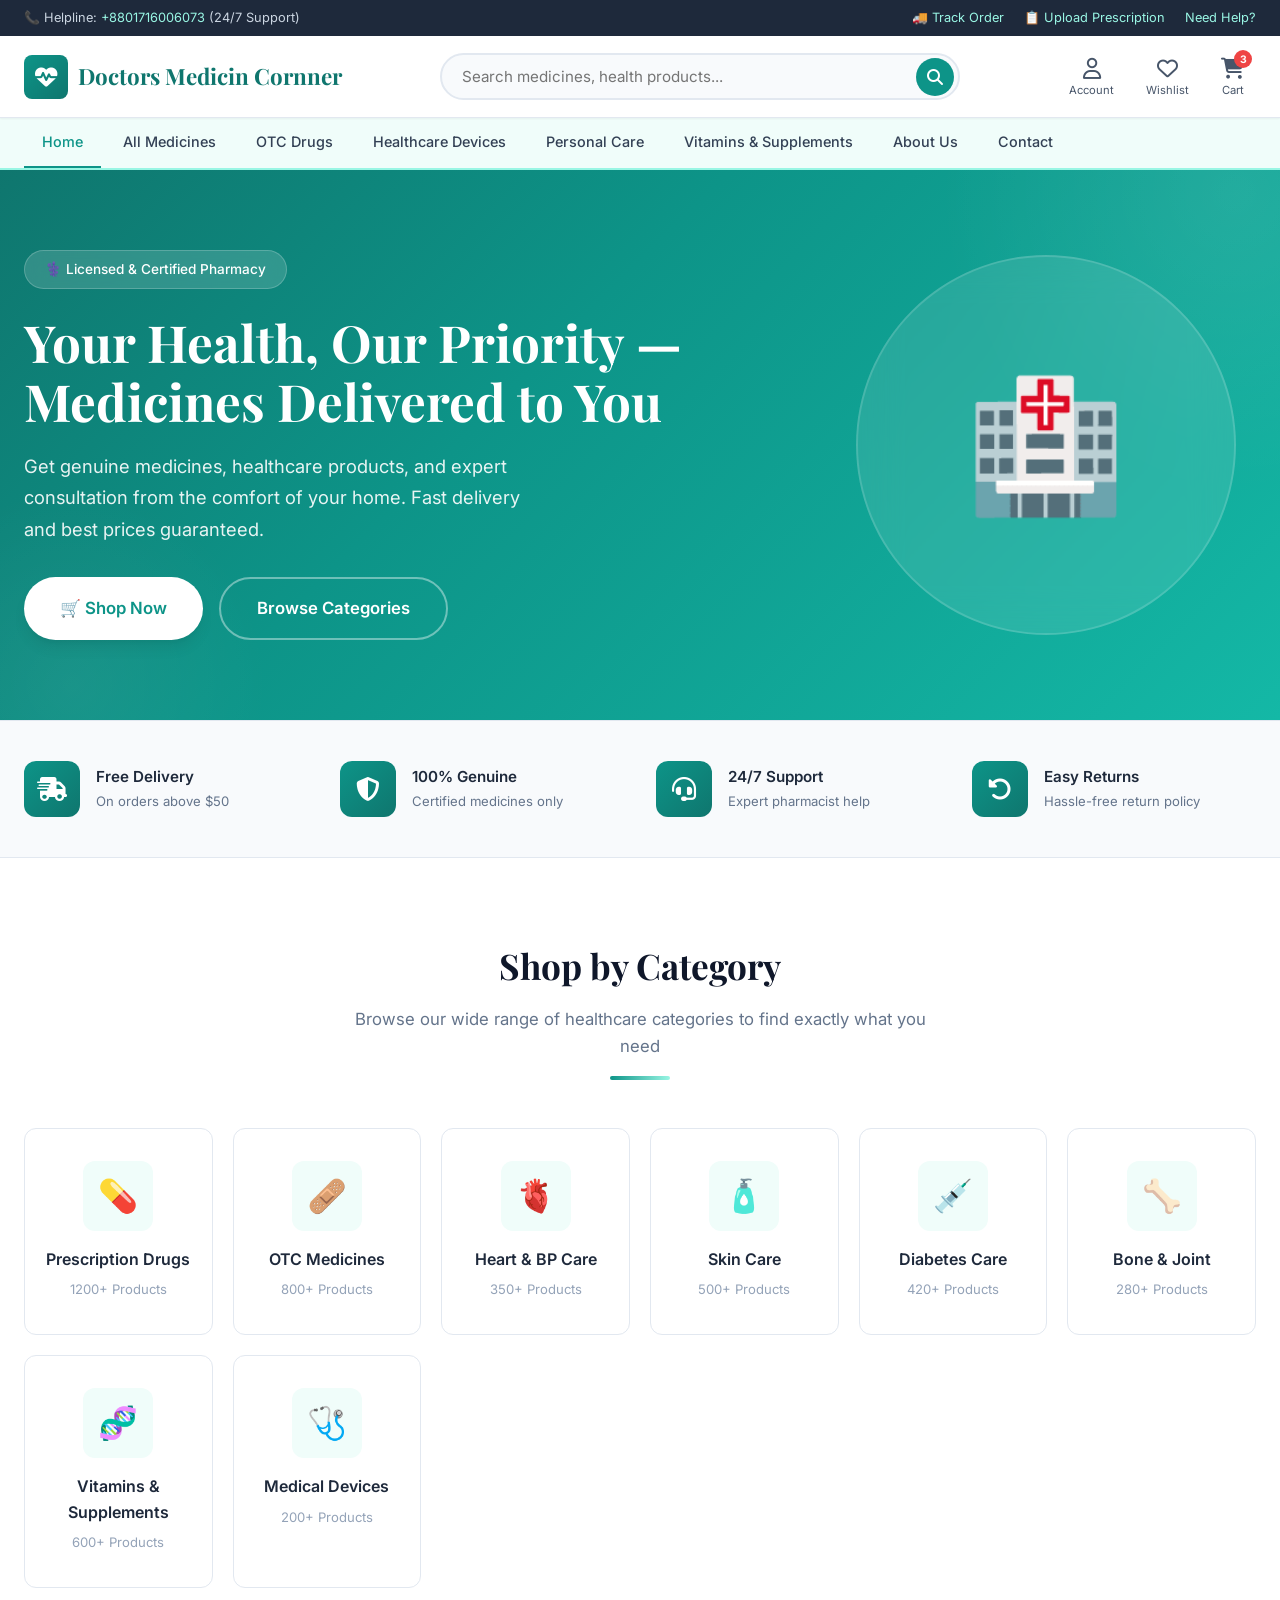
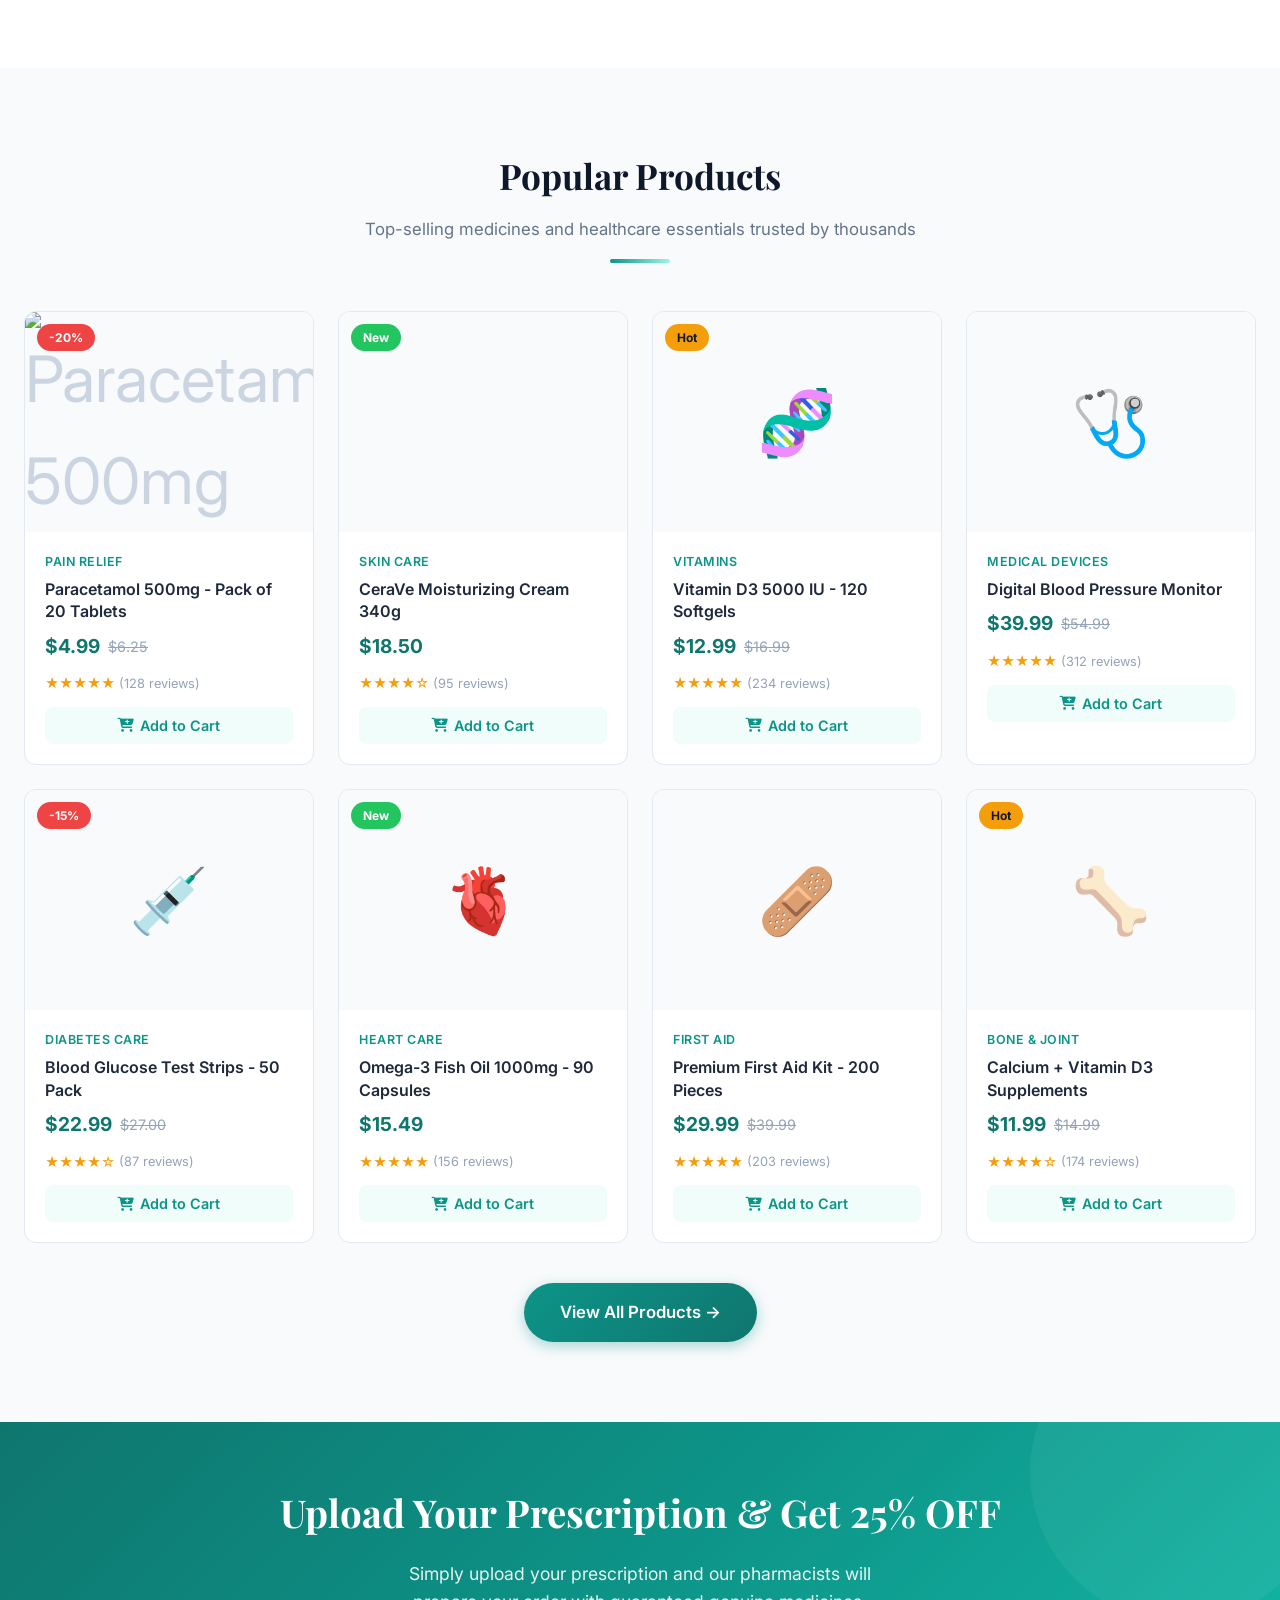
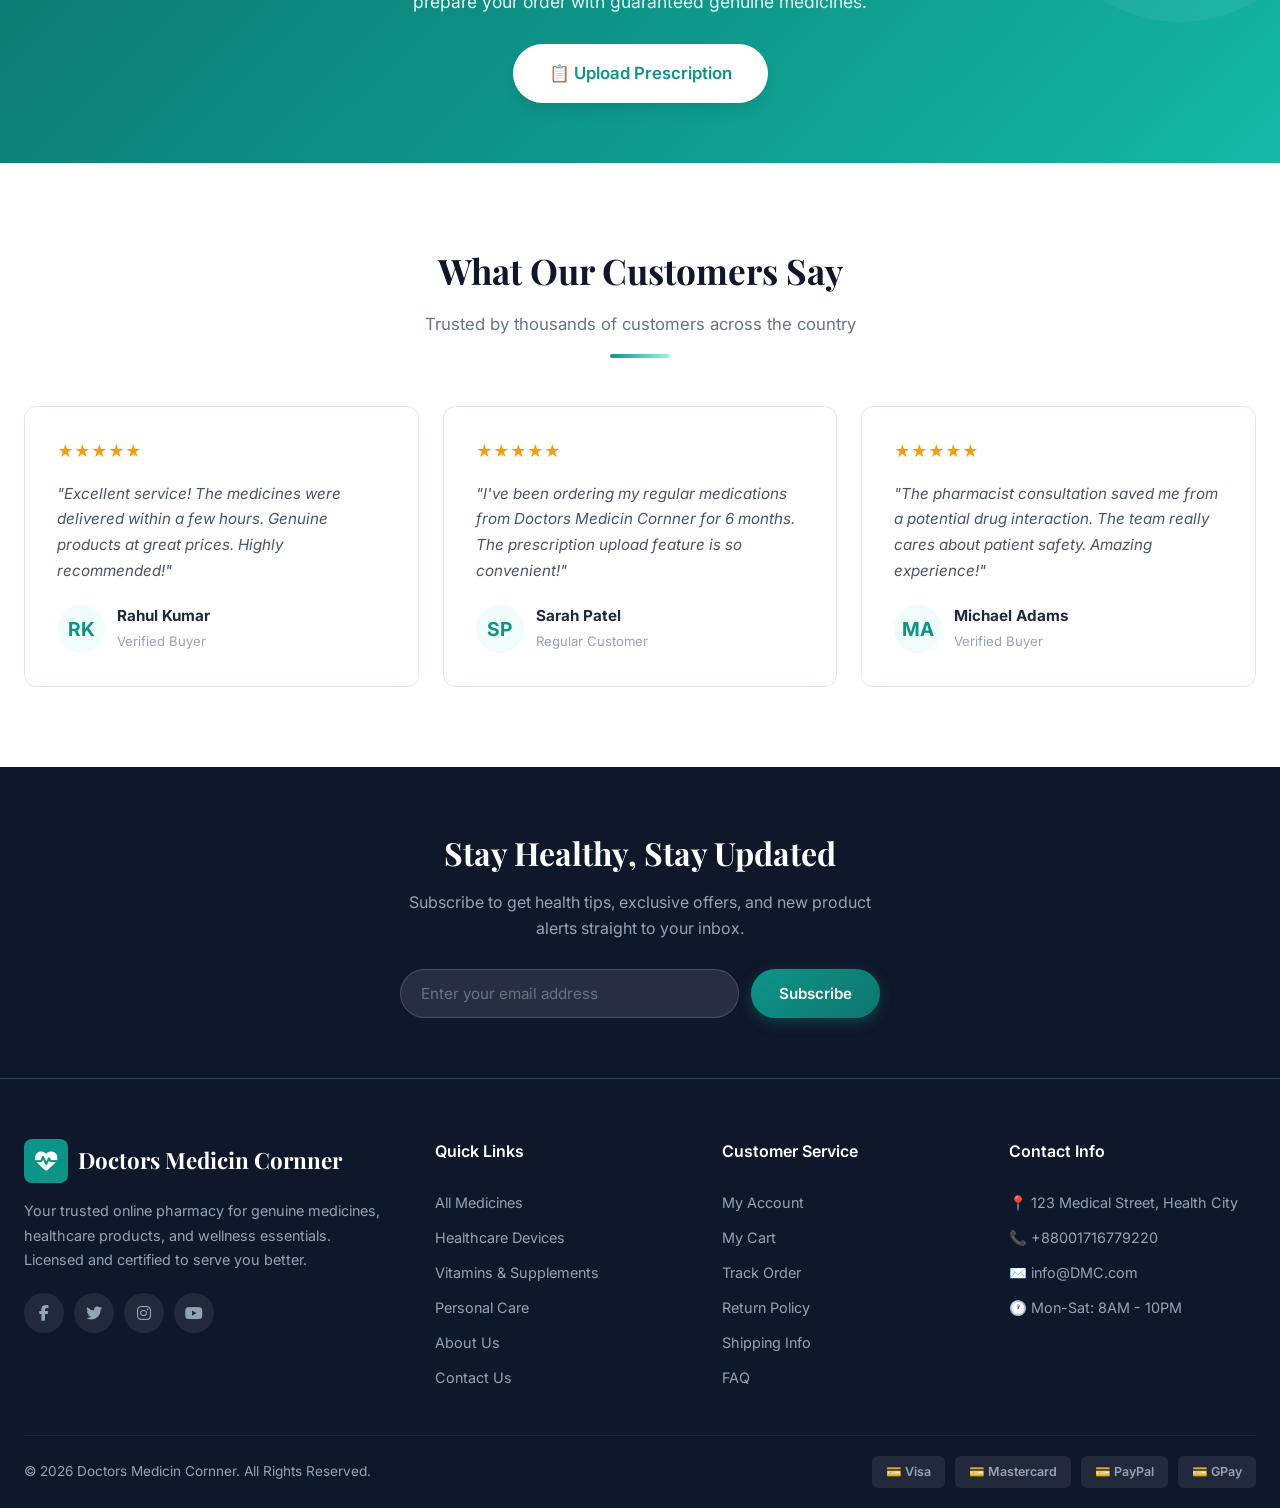
==== index.html @ 889c9dd0 "Updated phone number to +8801716006073" ====
<!DOCTYPE html>
<html lang="en">
<head>
  <meta charset="UTF-8">
  <meta name="viewport" content="width=device-width, initial-scale=1.0">
  <title>Doctors Medicin Cornner - Your Trusted Online Pharmacy</title>
  <meta name="description" content="Doctors Medicin Cornner - Shop genuine medicines, healthcare products, and wellness essentials online. Fast delivery, certified products, and expert consultation.">
  <link rel="stylesheet" href="style.css">
  <link rel="stylesheet" href="https://cdnjs.cloudflare.com/ajax/libs/font-awesome/6.5.1/css/all.min.css">
</head>
<body>

  <!-- Top Bar -->
  <div class="top-bar">
    <div class="container">
      <span>📞 Helpline: <a href="tel:+8801716006073">+8801716006073</a> (24/7 Support)</span>
      <div style="display:flex;gap:20px;align-items:center;">
        <a href="#">🚚 Track Order</a>
        <a href="#">📋 Upload Prescription</a>
        <a href="contact.html">Need Help?</a>
      </div>
    </div>
  </div>

  <!-- Navbar -->
  <nav class="navbar">
    <div class="container">
      <a href="index.html" class="logo">
        <div class="logo-icon"><i class="fas fa-heartbeat"></i></div>
        Doctors Medicin Cornner
      </a>
      <div class="search-bar">
        <input type="text" placeholder="Search medicines, health products..." id="searchInput">
        <button><i class="fas fa-search"></i></button>
      </div>
      <div class="nav-actions">
        <button class="nav-btn" onclick="window.location.href='#'">
          <span class="icon"><i class="far fa-user"></i></span>
          Account
        </button>
        <button class="nav-btn" onclick="window.location.href='#'">
          <span class="icon"><i class="far fa-heart"></i></span>
          Wishlist
        </button>
        <button class="nav-btn" onclick="window.location.href='cart.html'">
          <span class="icon"><i class="fas fa-shopping-cart"></i></span>
          <span class="cart-count" id="cartCount">3</span>
          Cart
        </button>
        <button class="mobile-toggle" id="mobileToggle">
          <i class="fas fa-bars"></i>
        </button>
      </div>
    </div>
  </nav>

  <!-- Nav Menu -->
  <div class="nav-menu" id="navMenu">
    <div class="container">
      <a href="index.html" class="active">Home</a>
      <a href="shop.html">All Medicines</a>
      <a href="shop.html">OTC Drugs</a>
      <a href="shop.html">Healthcare Devices</a>
      <a href="shop.html">Personal Care</a>
      <a href="shop.html">Vitamins & Supplements</a>
      <a href="about.html">About Us</a>
      <a href="contact.html">Contact</a>
    </div>
  </div>

  <!-- Hero Section -->
  <section class="hero">
    <div class="container">
      <div class="hero-content">
        <div class="hero-badge">⚕️ Licensed & Certified Pharmacy</div>
        <h1>Your Health, Our Priority — Medicines Delivered to You</h1>
        <p>Get genuine medicines, healthcare products, and expert consultation from the comfort of your home. Fast delivery and best prices guaranteed.</p>
        <div class="hero-buttons">
          <a href="shop.html" class="btn btn-white btn-lg">🛒 Shop Now</a>
          <a href="#categories" class="btn btn-outline btn-lg" style="border-color:rgba(255,255,255,0.4);color:#fff;">Browse Categories</a>
        </div>
      </div>
      <div class="hero-image">
        <div class="hero-visual">🏥</div>
      </div>
    </div>
  </section>

  <!-- Features Bar -->
  <div class="features-bar">
    <div class="container">
      <div class="features-grid">
        <div class="feature-item">
          <div class="feature-icon"><i class="fas fa-truck-fast"></i></div>
          <div>
            <h4>Free Delivery</h4>
            <p>On orders above $50</p>
          </div>
        </div>
        <div class="feature-item">
          <div class="feature-icon"><i class="fas fa-shield-halved"></i></div>
          <div>
            <h4>100% Genuine</h4>
            <p>Certified medicines only</p>
          </div>
        </div>
        <div class="feature-item">
          <div class="feature-icon"><i class="fas fa-headset"></i></div>
          <div>
            <h4>24/7 Support</h4>
            <p>Expert pharmacist help</p>
          </div>
        </div>
        <div class="feature-item">
          <div class="feature-icon"><i class="fas fa-rotate-left"></i></div>
          <div>
            <h4>Easy Returns</h4>
            <p>Hassle-free return policy</p>
          </div>
        </div>
      </div>
    </div>
  </div>

  <!-- Categories Section -->
  <section class="section" id="categories">
    <div class="container">
      <div class="section-header">
        <h2>Shop by Category</h2>
        <p>Browse our wide range of healthcare categories to find exactly what you need</p>
        <div class="line"></div>
      </div>
      <div class="categories-grid">
        <a href="shop.html" class="category-card">
          <div class="category-icon">💊</div>
          <h3>Prescription Drugs</h3>
          <span>1200+ Products</span>
        </a>
        <a href="shop.html" class="category-card">
          <div class="category-icon">🩹</div>
          <h3>OTC Medicines</h3>
          <span>800+ Products</span>
        </a>
        <a href="shop.html" class="category-card">
          <div class="category-icon">🫀</div>
          <h3>Heart & BP Care</h3>
          <span>350+ Products</span>
        </a>
        <a href="shop.html" class="category-card">
          <div class="category-icon">🧴</div>
          <h3>Skin Care</h3>
          <span>500+ Products</span>
        </a>
        <a href="shop.html" class="category-card">
          <div class="category-icon">💉</div>
          <h3>Diabetes Care</h3>
          <span>420+ Products</span>
        </a>
        <a href="shop.html" class="category-card">
          <div class="category-icon">🦴</div>
          <h3>Bone & Joint</h3>
          <span>280+ Products</span>
        </a>
        <a href="shop.html" class="category-card">
          <div class="category-icon">🧬</div>
          <h3>Vitamins & Supplements</h3>
          <span>600+ Products</span>
        </a>
        <a href="shop.html" class="category-card">
          <div class="category-icon">🩺</div>
          <h3>Medical Devices</h3>
          <span>200+ Products</span>
        </a>
      </div>
    </div>
  </section>

  <!-- Popular Products -->
  <section class="section" style="background:var(--gray-50);">
    <div class="container">
      <div class="section-header">
        <h2>Popular Products</h2>
        <p>Top-selling medicines and healthcare essentials trusted by thousands</p>
        <div class="line"></div>
      </div>
      <div class="products-grid">
        <!-- Product 1 (Example with Picture) -->
        <div class="product-card">
          <span class="product-badge">-20%</span>
          
          <!-- PICTURE UPLOAD INSTRUCTION -->
          <!-- 1. Put your image in the same folder as this HTML file -->
          <!-- 2. Change the src="" below to your image name (e.g., src="product-1.jpg") -->
          <div class="product-img">
            <img src="https://placehold.co/400x300/e2e8f0/64748b?text=Your+Product+Image" alt="Paracetamol 500mg">
          </div>

          <div class="product-info">
            <!-- TEXT & CATEGORY INSTRUCTION -->
            <!-- 1. Change the category text below -->
            <div class="product-category">Pain Relief</div>
            
            <!-- 2. Change the Product Name/Title below -->
            <h3>Paracetamol 500mg - Pack of 20 Tablets</h3>
            
            <!-- PRICE INSTRUCTION -->
            <!-- 1. Change the price numbers below -->
            <div class="product-price">
              <span class="price-current">$4.99</span>
              <span class="price-old">$6.25</span>
            </div>
            
            <div class="product-rating">★★★★★ <span>(128 reviews)</span></div>
            <button class="add-to-cart-btn"><i class="fas fa-cart-plus"></i> Add to Cart</button>
          </div>
        </div>
        <!-- Product 2 (Example with Video) -->
        <div class="product-card">
          <span class="product-badge new">New</span>
          
          <!-- VIDEO UPLOAD INSTRUCTION -->
          <!-- 1. Put your video file (.mp4) in the same folder -->
          <!-- 2. Change the src="" below to your video name (e.g., src="product-video.mp4") -->
          <!-- Note: autoplay muted loop keeps the video playing silently like a GIF -->
          <div class="product-img">
            <video src="https://www.w3schools.com/html/mov_bbb.mp4" autoplay muted loop playsinline></video>
          </div>

          <div class="product-info">
            <div class="product-category">Skin Care</div>
            
            <!-- TEXT INSTRUCTION: Just change the text inside h3 tags -->
            <h3>CeraVe Moisturizing Cream 340g</h3>
            
            <!-- PRICE INSTRUCTION -->
            <div class="product-price">
              <!-- Delete price-old if not on sale -->
              <span class="price-current">$18.50</span>
            </div>
            
            <div class="product-rating">★★★★☆ <span>(95 reviews)</span></div>
            <button class="add-to-cart-btn"><i class="fas fa-cart-plus"></i> Add to Cart</button>
          </div>
        </div>
        <!-- Product 3 -->
        <div class="product-card">
          <span class="product-badge hot">Hot</span>
          <div class="product-img">🧬</div>
          <div class="product-info">
            <div class="product-category">Vitamins</div>
            <h3>Vitamin D3 5000 IU - 120 Softgels</h3>
            <div class="product-price">
              <span class="price-current">$12.99</span>
              <span class="price-old">$16.99</span>
            </div>
            <div class="product-rating">★★★★★ <span>(234 reviews)</span></div>
            <button class="add-to-cart-btn"><i class="fas fa-cart-plus"></i> Add to Cart</button>
          </div>
        </div>
        <!-- Product 4 -->
        <div class="product-card">
          <div class="product-img">🩺</div>
          <div class="product-info">
            <div class="product-category">Medical Devices</div>
            <h3>Digital Blood Pressure Monitor</h3>
            <div class="product-price">
              <span class="price-current">$39.99</span>
              <span class="price-old">$54.99</span>
            </div>
            <div class="product-rating">★★★★★ <span>(312 reviews)</span></div>
            <button class="add-to-cart-btn"><i class="fas fa-cart-plus"></i> Add to Cart</button>
          </div>
        </div>
        <!-- Product 5 -->
        <div class="product-card">
          <span class="product-badge">-15%</span>
          <div class="product-img">💉</div>
          <div class="product-info">
            <div class="product-category">Diabetes Care</div>
            <h3>Blood Glucose Test Strips - 50 Pack</h3>
            <div class="product-price">
              <span class="price-current">$22.99</span>
              <span class="price-old">$27.00</span>
            </div>
            <div class="product-rating">★★★★☆ <span>(87 reviews)</span></div>
            <button class="add-to-cart-btn"><i class="fas fa-cart-plus"></i> Add to Cart</button>
          </div>
        </div>
        <!-- Product 6 -->
        <div class="product-card">
          <span class="product-badge new">New</span>
          <div class="product-img">🫀</div>
          <div class="product-info">
            <div class="product-category">Heart Care</div>
            <h3>Omega-3 Fish Oil 1000mg - 90 Capsules</h3>
            <div class="product-price">
              <span class="price-current">$15.49</span>
            </div>
            <div class="product-rating">★★★★★ <span>(156 reviews)</span></div>
            <button class="add-to-cart-btn"><i class="fas fa-cart-plus"></i> Add to Cart</button>
          </div>
        </div>
        <!-- Product 7 -->
        <div class="product-card">
          <div class="product-img">🩹</div>
          <div class="product-info">
            <div class="product-category">First Aid</div>
            <h3>Premium First Aid Kit - 200 Pieces</h3>
            <div class="product-price">
              <span class="price-current">$29.99</span>
              <span class="price-old">$39.99</span>
            </div>
            <div class="product-rating">★★★★★ <span>(203 reviews)</span></div>
            <button class="add-to-cart-btn"><i class="fas fa-cart-plus"></i> Add to Cart</button>
          </div>
        </div>
        <!-- Product 8 -->
        <div class="product-card">
          <span class="product-badge hot">Hot</span>
          <div class="product-img">🦴</div>
          <div class="product-info">
            <div class="product-category">Bone & Joint</div>
            <h3>Calcium + Vitamin D3 Supplements</h3>
            <div class="product-price">
              <span class="price-current">$11.99</span>
              <span class="price-old">$14.99</span>
            </div>
            <div class="product-rating">★★★★☆ <span>(174 reviews)</span></div>
            <button class="add-to-cart-btn"><i class="fas fa-cart-plus"></i> Add to Cart</button>
          </div>
        </div>
      </div>
      <div style="text-align:center;margin-top:40px;">
        <a href="shop.html" class="btn btn-primary btn-lg">View All Products →</a>
      </div>
    </div>
  </section>

  <!-- Promo Banner -->
  <section class="promo-banner">
    <div class="container" style="position:relative;z-index:1;">
      <h2>Upload Your Prescription & Get 25% OFF</h2>
      <p>Simply upload your prescription and our pharmacists will prepare your order with guaranteed genuine medicines.</p>
      <a href="#" class="btn btn-white btn-lg">📋 Upload Prescription</a>
    </div>
  </section>

  <!-- Testimonials -->
  <section class="section">
    <div class="container">
      <div class="section-header">
        <h2>What Our Customers Say</h2>
        <p>Trusted by thousands of customers across the country</p>
        <div class="line"></div>
      </div>
      <div class="testimonials-grid">
        <div class="testimonial-card">
          <div class="testimonial-stars">★★★★★</div>
          <p>"Excellent service! The medicines were delivered within a few hours. Genuine products at great prices. Highly recommended!"</p>
          <div class="testimonial-author">
            <div class="testimonial-avatar">RK</div>
            <div>
              <h4>Rahul Kumar</h4>
              <span>Verified Buyer</span>
            </div>
          </div>
        </div>
        <div class="testimonial-card">
          <div class="testimonial-stars">★★★★★</div>
          <p>"I've been ordering my regular medications from Doctors Medicin Cornner for 6 months. The prescription upload feature is so convenient!"</p>
          <div class="testimonial-author">
            <div class="testimonial-avatar">SP</div>
            <div>
              <h4>Sarah Patel</h4>
              <span>Regular Customer</span>
            </div>
          </div>
        </div>
        <div class="testimonial-card">
          <div class="testimonial-stars">★★★★★</div>
          <p>"The pharmacist consultation saved me from a potential drug interaction. The team really cares about patient safety. Amazing experience!"</p>
          <div class="testimonial-author">
            <div class="testimonial-avatar">MA</div>
            <div>
              <h4>Michael Adams</h4>
              <span>Verified Buyer</span>
            </div>
          </div>
        </div>
      </div>
    </div>
  </section>

  <!-- Newsletter -->
  <section class="newsletter">
    <div class="container">
      <h2>Stay Healthy, Stay Updated</h2>
      <p>Subscribe to get health tips, exclusive offers, and new product alerts straight to your inbox.</p>
      <form class="newsletter-form" onsubmit="event.preventDefault(); alert('Thank you for subscribing!');">
        <input type="email" placeholder="Enter your email address" required>
        <button type="submit" class="btn btn-primary">Subscribe</button>
      </form>
    </div>
  </section>

  <!-- Footer -->
  <footer class="footer">
    <div class="container">
      <div class="footer-main">
        <div class="footer-brand">
          <a href="index.html" class="logo">
            <div class="logo-icon"><i class="fas fa-heartbeat"></i></div>
            Doctors Medicin Cornner
          </a>
          <p>Your trusted online pharmacy for genuine medicines, healthcare products, and wellness essentials. Licensed and certified to serve you better.</p>
          <div class="footer-social">
            <a href="#"><i class="fab fa-facebook-f"></i></a>
            <a href="#"><i class="fab fa-twitter"></i></a>
            <a href="#"><i class="fab fa-instagram"></i></a>
            <a href="#"><i class="fab fa-youtube"></i></a>
          </div>
        </div>
        <div class="footer-col">
          <h4>Quick Links</h4>
          <a href="shop.html">All Medicines</a>
          <a href="shop.html">Healthcare Devices</a>
          <a href="shop.html">Vitamins & Supplements</a>
          <a href="shop.html">Personal Care</a>
          <a href="about.html">About Us</a>
          <a href="contact.html">Contact Us</a>
        </div>
        <div class="footer-col">
          <h4>Customer Service</h4>
          <a href="#">My Account</a>
          <a href="cart.html">My Cart</a>
          <a href="#">Track Order</a>
          <a href="#">Return Policy</a>
          <a href="#">Shipping Info</a>
          <a href="#">FAQ</a>
        </div>
        <div class="footer-col">
          <h4>Contact Info</h4>
          <a href="#">📍 123 Medical Street, Health City</a>
          <a href="tel:+88001716779220">📞 +88001716779220</a>
          <a href="mailto:info@DMC.com">✉️ info@DMC.com</a>
          <a href="#">🕐 Mon-Sat: 8AM - 10PM</a>
        </div>
      </div>
      <div class="footer-bottom">
        <span>© 2026 Doctors Medicin Cornner. All Rights Reserved.</span>
        <div class="payment-methods">
          <span>💳 Visa</span>
          <span>💳 Mastercard</span>
          <span>💳 PayPal</span>
          <span>💳 GPay</span>
        </div>
      </div>
    </div>
  </footer>

  <script src="script.js"></script>
</body>
</html>
---- style.css ----
@import url('https://fonts.googleapis.com/css2?family=Inter:wght@300;400;500;600;700;800&family=Playfair+Display:wght@600;700&display=swap');

:root {
  --primary: #0d9488;
  --primary-dark: #0f766e;
  --primary-light: #99f6e4;
  --primary-bg: #f0fdfa;
  --secondary: #1e293b;
  --accent: #f59e0b;
  --accent-light: #fef3c7;
  --success: #22c55e;
  --danger: #ef4444;
  --white: #ffffff;
  --gray-50: #f8fafc;
  --gray-100: #f1f5f9;
  --gray-200: #e2e8f0;
  --gray-300: #cbd5e1;
  --gray-400: #94a3b8;
  --gray-500: #64748b;
  --gray-600: #475569;
  --gray-700: #334155;
  --gray-800: #1e293b;
  --gray-900: #0f172a;
  --shadow-sm: 0 1px 2px rgba(0,0,0,0.05);
  --shadow: 0 4px 6px -1px rgba(0,0,0,0.07), 0 2px 4px -2px rgba(0,0,0,0.05);
  --shadow-md: 0 10px 15px -3px rgba(0,0,0,0.08), 0 4px 6px -4px rgba(0,0,0,0.05);
  --shadow-lg: 0 20px 40px -8px rgba(0,0,0,0.12);
  --radius: 12px;
  --radius-sm: 8px;
  --radius-lg: 20px;
  --transition: all 0.3s cubic-bezier(0.4, 0, 0.2, 1);
}

*, *::before, *::after { margin: 0; padding: 0; box-sizing: border-box; }

html { scroll-behavior: smooth; }

body {
  font-family: 'Inter', sans-serif;
  color: var(--gray-800);
  background: var(--white);
  line-height: 1.6;
  overflow-x: hidden;
}

a { text-decoration: none; color: inherit; transition: var(--transition); }
ul { list-style: none; }
img { max-width: 100%; display: block; }
button { cursor: pointer; border: none; outline: none; font-family: inherit; transition: var(--transition); }
input, select, textarea { font-family: inherit; outline: none; border: none; }

.container { max-width: 1280px; margin: 0 auto; padding: 0 24px; }

/* ===== HEADER / NAVBAR ===== */
.top-bar {
  background: var(--secondary);
  color: var(--gray-300);
  font-size: 0.8rem;
  padding: 8px 0;
}
.top-bar .container {
  display: flex;
  justify-content: space-between;
  align-items: center;
  flex-wrap: wrap;
  gap: 8px;
}
.top-bar a { color: var(--primary-light); }
.top-bar a:hover { color: var(--white); }

.navbar {
  background: var(--white);
  border-bottom: 1px solid var(--gray-200);
  position: sticky;
  top: 0;
  z-index: 1000;
  box-shadow: var(--shadow-sm);
}
.navbar .container {
  display: flex;
  align-items: center;
  justify-content: space-between;
  padding-top: 12px;
  padding-bottom: 12px;
  gap: 20px;
}
.logo {
  display: flex;
  align-items: center;
  gap: 10px;
  font-family: 'Playfair Display', serif;
  font-size: 1.4rem;
  font-weight: 700;
  color: var(--primary-dark);
  white-space: nowrap;
}
.logo-icon {
  width: 44px;
  height: 44px;
  background: linear-gradient(135deg, var(--primary), var(--primary-dark));
  border-radius: var(--radius-sm);
  display: flex;
  align-items: center;
  justify-content: center;
  color: var(--white);
  font-size: 1.4rem;
}

.search-bar {
  flex: 1;
  max-width: 520px;
  position: relative;
}
.search-bar input {
  width: 100%;
  padding: 12px 48px 12px 20px;
  border: 2px solid var(--gray-200);
  border-radius: 50px;
  font-size: 0.95rem;
  background: var(--gray-50);
  transition: var(--transition);
}
.search-bar input:focus {
  border-color: var(--primary);
  background: var(--white);
  box-shadow: 0 0 0 4px rgba(13,148,136,0.1);
}
.search-bar button {
  position: absolute;
  right: 6px;
  top: 50%;
  transform: translateY(-50%);
  background: var(--primary);
  color: var(--white);
  width: 38px;
  height: 38px;
  border-radius: 50%;
  font-size: 1rem;
  display: flex;
  align-items: center;
  justify-content: center;
}
.search-bar button:hover { background: var(--primary-dark); }

.nav-actions {
  display: flex;
  align-items: center;
  gap: 8px;
}
.nav-btn {
  display: flex;
  flex-direction: column;
  align-items: center;
  gap: 2px;
  padding: 8px 12px;
  border-radius: var(--radius-sm);
  font-size: 0.7rem;
  color: var(--gray-600);
  background: transparent;
  position: relative;
}
.nav-btn:hover { background: var(--primary-bg); color: var(--primary); }
.nav-btn .icon { font-size: 1.3rem; }
.cart-count {
  position: absolute;
  top: 2px;
  right: 4px;
  background: var(--danger);
  color: var(--white);
  font-size: 0.65rem;
  font-weight: 700;
  width: 18px;
  height: 18px;
  border-radius: 50%;
  display: flex;
  align-items: center;
  justify-content: center;
}

.nav-menu {
  background: var(--primary-bg);
  border-bottom: 2px solid var(--primary-light);
}
.nav-menu .container {
  display: flex;
  align-items: center;
  gap: 4px;
  overflow-x: auto;
  padding-top: 0;
  padding-bottom: 0;
}
.nav-menu a {
  padding: 12px 18px;
  font-size: 0.9rem;
  font-weight: 500;
  color: var(--gray-700);
  white-space: nowrap;
  border-bottom: 2px solid transparent;
  transition: var(--transition);
}
.nav-menu a:hover, .nav-menu a.active {
  color: var(--primary);
  border-bottom-color: var(--primary);
}

/* ===== BUTTONS ===== */
.btn {
  display: inline-flex;
  align-items: center;
  justify-content: center;
  gap: 8px;
  padding: 12px 28px;
  border-radius: 50px;
  font-weight: 600;
  font-size: 0.95rem;
  transition: var(--transition);
}
.btn-primary {
  background: linear-gradient(135deg, var(--primary), var(--primary-dark));
  color: var(--white);
  box-shadow: 0 4px 14px rgba(13,148,136,0.35);
}
.btn-primary:hover {
  transform: translateY(-2px);
  box-shadow: 0 6px 20px rgba(13,148,136,0.45);
}
.btn-outline {
  background: transparent;
  color: var(--primary);
  border: 2px solid var(--primary);
}
.btn-outline:hover {
  background: var(--primary);
  color: var(--white);
}
.btn-white {
  background: var(--white);
  color: var(--primary);
  box-shadow: var(--shadow-md);
}
.btn-white:hover { transform: translateY(-2px); box-shadow: var(--shadow-lg); }
.btn-sm { padding: 8px 20px; font-size: 0.85rem; }
.btn-lg { padding: 16px 36px; font-size: 1.05rem; }

/* ===== HERO ===== */
.hero {
  background: linear-gradient(135deg, #0f766e 0%, #0d9488 40%, #14b8a6 100%);
  padding: 80px 0;
  position: relative;
  overflow: hidden;
  color: var(--white);
}
.hero::before {
  content: '';
  position: absolute;
  top: -50%;
  right: -20%;
  width: 600px;
  height: 600px;
  background: radial-gradient(circle, rgba(255,255,255,0.08) 0%, transparent 70%);
  border-radius: 50%;
}
.hero::after {
  content: '';
  position: absolute;
  bottom: -30%;
  left: -10%;
  width: 400px;
  height: 400px;
  background: radial-gradient(circle, rgba(255,255,255,0.05) 0%, transparent 70%);
  border-radius: 50%;
}
.hero .container {
  display: flex;
  align-items: center;
  gap: 60px;
  position: relative;
  z-index: 1;
}
.hero-content { flex: 1; }
.hero-badge {
  display: inline-flex;
  align-items: center;
  gap: 8px;
  background: rgba(255,255,255,0.15);
  backdrop-filter: blur(10px);
  padding: 8px 20px;
  border-radius: 50px;
  font-size: 0.85rem;
  font-weight: 500;
  margin-bottom: 24px;
  border: 1px solid rgba(255,255,255,0.2);
}
.hero h1 {
  font-family: 'Playfair Display', serif;
  font-size: 3.2rem;
  font-weight: 700;
  line-height: 1.15;
  margin-bottom: 20px;
}
.hero p {
  font-size: 1.15rem;
  opacity: 0.9;
  margin-bottom: 32px;
  max-width: 500px;
  line-height: 1.7;
}
.hero-buttons { display: flex; gap: 16px; flex-wrap: wrap; }
.hero-image {
  flex: 0 0 420px;
  display: flex;
  align-items: center;
  justify-content: center;
}
.hero-image img {
  width: 100%;
  border-radius: var(--radius-lg);
  box-shadow: var(--shadow-lg);
}
.hero-visual {
  width: 380px;
  height: 380px;
  background: rgba(255,255,255,0.1);
  backdrop-filter: blur(20px);
  border-radius: 50%;
  display: flex;
  align-items: center;
  justify-content: center;
  font-size: 8rem;
  border: 2px solid rgba(255,255,255,0.15);
  animation: float 6s ease-in-out infinite;
}
@keyframes float {
  0%, 100% { transform: translateY(0); }
  50% { transform: translateY(-20px); }
}

/* ===== SECTIONS ===== */
.section {
  padding: 80px 0;
}
.section-header {
  text-align: center;
  margin-bottom: 48px;
}
.section-header h2 {
  font-family: 'Playfair Display', serif;
  font-size: 2.2rem;
  color: var(--gray-900);
  margin-bottom: 12px;
}
.section-header p {
  color: var(--gray-500);
  font-size: 1.05rem;
  max-width: 600px;
  margin: 0 auto;
}
.section-header .line {
  width: 60px;
  height: 4px;
  background: linear-gradient(90deg, var(--primary), var(--primary-light));
  border-radius: 2px;
  margin: 16px auto 0;
}

/* ===== CATEGORY CARDS ===== */
.categories-grid {
  display: grid;
  grid-template-columns: repeat(auto-fit, minmax(180px, 1fr));
  gap: 20px;
}
.category-card {
  background: var(--white);
  border: 1px solid var(--gray-200);
  border-radius: var(--radius);
  padding: 32px 20px;
  text-align: center;
  transition: var(--transition);
  cursor: pointer;
}
.category-card:hover {
  transform: translateY(-6px);
  box-shadow: var(--shadow-lg);
  border-color: var(--primary-light);
}
.category-icon {
  width: 70px;
  height: 70px;
  margin: 0 auto 16px;
  background: var(--primary-bg);
  border-radius: var(--radius);
  display: flex;
  align-items: center;
  justify-content: center;
  font-size: 2rem;
  transition: var(--transition);
}
.category-card:hover .category-icon {
  background: linear-gradient(135deg, var(--primary), var(--primary-dark));
  color: var(--white);
  transform: scale(1.1);
}
.category-card h3 {
  font-size: 1rem;
  font-weight: 600;
  color: var(--gray-800);
  margin-bottom: 4px;
}
.category-card span {
  font-size: 0.82rem;
  color: var(--gray-400);
}

/* ===== PRODUCT CARDS ===== */
.products-grid {
  display: grid;
  grid-template-columns: repeat(auto-fill, minmax(260px, 1fr));
  gap: 24px;
}
.product-card {
  background: var(--white);
  border: 1px solid var(--gray-200);
  border-radius: var(--radius);
  overflow: hidden;
  transition: var(--transition);
  position: relative;
}
.product-card:hover {
  transform: translateY(-4px);
  box-shadow: var(--shadow-lg);
}
.product-badge {
  position: absolute;
  top: 12px;
  left: 12px;
  background: var(--danger);
  color: var(--white);
  padding: 4px 12px;
  border-radius: 50px;
  font-size: 0.75rem;
  font-weight: 700;
  z-index: 2;
}
.product-badge.new { background: var(--success); }
.product-badge.hot { background: var(--accent); color: var(--gray-900); }
.product-img {
  height: 220px;
  background: var(--gray-50);
  display: flex;
  align-items: center;
  justify-content: center;
  font-size: 4rem;
  color: var(--gray-300);
  position: relative;
  overflow: hidden;
}
.product-img img, 
.product-img video { 
  width: 100%; 
  height: 100%; 
  object-fit: cover; 
}
.product-actions {
  position: absolute;
  bottom: -50px;
  left: 0;
  right: 0;
  display: flex;
  justify-content: center;
  gap: 8px;
  padding: 12px;
  background: linear-gradient(transparent, rgba(0,0,0,0.4));
  transition: var(--transition);
}
.product-card:hover .product-actions { bottom: 0; }
.product-action-btn {
  width: 40px;
  height: 40px;
  background: var(--white);
  border-radius: 50%;
  display: flex;
  align-items: center;
  justify-content: center;
  font-size: 1rem;
  color: var(--gray-700);
  box-shadow: var(--shadow);
}
.product-action-btn:hover {
  background: var(--primary);
  color: var(--white);
}
.product-info {
  padding: 20px;
}
.product-category {
  font-size: 0.78rem;
  color: var(--primary);
  font-weight: 600;
  text-transform: uppercase;
  letter-spacing: 0.5px;
  margin-bottom: 6px;
}
.product-info h3 {
  font-size: 1rem;
  font-weight: 600;
  margin-bottom: 8px;
  color: var(--gray-800);
  line-height: 1.4;
}
.product-price {
  display: flex;
  align-items: center;
  gap: 8px;
  margin-bottom: 12px;
}
.price-current {
  font-size: 1.2rem;
  font-weight: 700;
  color: var(--primary-dark);
}
.price-old {
  font-size: 0.9rem;
  color: var(--gray-400);
  text-decoration: line-through;
}
.product-rating {
  display: flex;
  align-items: center;
  gap: 4px;
  font-size: 0.85rem;
  color: var(--accent);
}
.product-rating span { color: var(--gray-400); font-size: 0.8rem; }
.add-to-cart-btn {
  width: 100%;
  padding: 10px;
  background: var(--primary-bg);
  color: var(--primary);
  border-radius: var(--radius-sm);
  font-weight: 600;
  font-size: 0.9rem;
  margin-top: 12px;
  display: flex;
  align-items: center;
  justify-content: center;
  gap: 6px;
}
.add-to-cart-btn:hover {
  background: var(--primary);
  color: var(--white);
}

/* ===== FEATURES / TRUST BAR ===== */
.features-bar {
  background: var(--gray-50);
  border-top: 1px solid var(--gray-200);
  border-bottom: 1px solid var(--gray-200);
  padding: 40px 0;
}
.features-grid {
  display: grid;
  grid-template-columns: repeat(auto-fit, minmax(220px, 1fr));
  gap: 32px;
}
.feature-item {
  display: flex;
  align-items: center;
  gap: 16px;
}
.feature-icon {
  width: 56px;
  height: 56px;
  background: linear-gradient(135deg, var(--primary), var(--primary-dark));
  border-radius: var(--radius);
  display: flex;
  align-items: center;
  justify-content: center;
  font-size: 1.5rem;
  color: var(--white);
  flex-shrink: 0;
}
.feature-item h4 {
  font-size: 0.95rem;
  font-weight: 600;
  color: var(--gray-800);
  margin-bottom: 2px;
}
.feature-item p {
  font-size: 0.82rem;
  color: var(--gray-500);
}

/* ===== BANNER / CTA ===== */
.promo-banner {
  background: linear-gradient(135deg, var(--primary-dark) 0%, var(--primary) 50%, #14b8a6 100%);
  padding: 60px 0;
  color: var(--white);
  text-align: center;
  position: relative;
  overflow: hidden;
}
.promo-banner::before {
  content: '';
  position: absolute;
  width: 300px;
  height: 300px;
  background: rgba(255,255,255,0.05);
  border-radius: 50%;
  top: -100px;
  right: -50px;
}
.promo-banner h2 {
  font-family: 'Playfair Display', serif;
  font-size: 2.4rem;
  margin-bottom: 16px;
}
.promo-banner p {
  font-size: 1.1rem;
  opacity: 0.9;
  margin-bottom: 28px;
  max-width: 500px;
  margin-left: auto;
  margin-right: auto;
}

/* ===== TESTIMONIALS ===== */
.testimonials-grid {
  display: grid;
  grid-template-columns: repeat(auto-fit, minmax(320px, 1fr));
  gap: 24px;
}
.testimonial-card {
  background: var(--white);
  border: 1px solid var(--gray-200);
  border-radius: var(--radius);
  padding: 32px;
  transition: var(--transition);
}
.testimonial-card:hover {
  box-shadow: var(--shadow-md);
  border-color: var(--primary-light);
}
.testimonial-stars {
  color: var(--accent);
  font-size: 1rem;
  margin-bottom: 16px;
}
.testimonial-card p {
  font-size: 0.95rem;
  line-height: 1.7;
  color: var(--gray-600);
  margin-bottom: 20px;
  font-style: italic;
}
.testimonial-author {
  display: flex;
  align-items: center;
  gap: 12px;
}
.testimonial-avatar {
  width: 48px;
  height: 48px;
  border-radius: 50%;
  background: var(--primary-bg);
  display: flex;
  align-items: center;
  justify-content: center;
  font-size: 1.2rem;
  color: var(--primary);
  font-weight: 700;
}
.testimonial-author h4 { font-size: 0.95rem; color: var(--gray-800); }
.testimonial-author span { font-size: 0.82rem; color: var(--gray-400); }

/* ===== NEWSLETTER ===== */
.newsletter {
  background: var(--gray-900);
  padding: 60px 0;
  color: var(--white);
  text-align: center;
}
.newsletter h2 {
  font-family: 'Playfair Display', serif;
  font-size: 2rem;
  margin-bottom: 12px;
}
.newsletter p {
  color: var(--gray-400);
  margin-bottom: 28px;
  max-width: 500px;
  margin-left: auto;
  margin-right: auto;
}
.newsletter-form {
  display: flex;
  max-width: 480px;
  margin: 0 auto;
  gap: 12px;
}
.newsletter-form input {
  flex: 1;
  padding: 14px 20px;
  border-radius: 50px;
  background: rgba(255,255,255,0.1);
  color: var(--white);
  border: 1px solid rgba(255,255,255,0.15);
  font-size: 0.95rem;
}
.newsletter-form input::placeholder { color: var(--gray-500); }
.newsletter-form input:focus {
  border-color: var(--primary);
  background: rgba(255,255,255,0.15);
}

/* ===== FOOTER ===== */
.footer {
  background: var(--gray-900);
  color: var(--gray-400);
  border-top: 1px solid var(--gray-700);
}
.footer-main {
  padding: 60px 0 40px;
  display: grid;
  grid-template-columns: 1.5fr 1fr 1fr 1fr;
  gap: 40px;
}
.footer-brand .logo { color: var(--white); margin-bottom: 16px; }
.footer-brand .logo-icon { background: var(--primary); }
.footer-brand p {
  font-size: 0.9rem;
  line-height: 1.7;
  margin-bottom: 20px;
}
.footer-social {
  display: flex;
  gap: 10px;
}
.footer-social a {
  width: 40px;
  height: 40px;
  background: rgba(255,255,255,0.08);
  border-radius: 50%;
  display: flex;
  align-items: center;
  justify-content: center;
  color: var(--gray-400);
  font-size: 1rem;
  transition: var(--transition);
}
.footer-social a:hover {
  background: var(--primary);
  color: var(--white);
}
.footer-col h4 {
  color: var(--white);
  font-size: 1rem;
  font-weight: 600;
  margin-bottom: 20px;
}
.footer-col a {
  display: block;
  padding: 6px 0;
  font-size: 0.9rem;
  color: var(--gray-400);
}
.footer-col a:hover { color: var(--primary-light); padding-left: 4px; }
.footer-bottom {
  border-top: 1px solid rgba(255,255,255,0.08);
  padding: 20px 0;
  display: flex;
  justify-content: space-between;
  align-items: center;
  font-size: 0.85rem;
  flex-wrap: wrap;
  gap: 12px;
}
.payment-methods { display: flex; gap: 10px; align-items: center; }
.payment-methods span {
  background: rgba(255,255,255,0.08);
  padding: 6px 14px;
  border-radius: 6px;
  font-size: 0.78rem;
  font-weight: 600;
}

/* ===== SHOP PAGE ===== */
.page-header {
  background: linear-gradient(135deg, var(--primary-dark), var(--primary));
  padding: 48px 0;
  color: var(--white);
}
.breadcrumb {
  display: flex;
  gap: 8px;
  font-size: 0.85rem;
  opacity: 0.8;
  margin-bottom: 8px;
}
.breadcrumb a:hover { opacity: 1; }
.page-header h1 {
  font-family: 'Playfair Display', serif;
  font-size: 2.4rem;
}
.shop-layout {
  display: grid;
  grid-template-columns: 260px 1fr;
  gap: 32px;
  padding: 40px 0;
}
.filter-sidebar {
  display: flex;
  flex-direction: column;
  gap: 24px;
}
.filter-group {
  background: var(--white);
  border: 1px solid var(--gray-200);
  border-radius: var(--radius);
  padding: 20px;
}
.filter-group h4 {
  font-size: 0.95rem;
  margin-bottom: 14px;
  color: var(--gray-800);
}
.filter-group label {
  display: flex;
  align-items: center;
  gap: 10px;
  padding: 6px 0;
  font-size: 0.9rem;
  color: var(--gray-600);
  cursor: pointer;
}
.filter-group label:hover { color: var(--primary); }
.filter-group input[type="checkbox"] {
  accent-color: var(--primary);
  width: 16px;
  height: 16px;
}
.price-inputs {
  display: flex;
  gap: 10px;
  align-items: center;
}
.price-inputs input {
  width: 100%;
  padding: 8px 12px;
  border: 1px solid var(--gray-200);
  border-radius: var(--radius-sm);
  font-size: 0.85rem;
}
.sort-bar {
  display: flex;
  justify-content: space-between;
  align-items: center;
  margin-bottom: 24px;
  flex-wrap: wrap;
  gap: 12px;
}
.sort-bar select {
  padding: 10px 16px;
  border: 1px solid var(--gray-200);
  border-radius: var(--radius-sm);
  font-size: 0.9rem;
  color: var(--gray-700);
  background: var(--white);
}

/* ===== CART ===== */
.cart-layout {
  display: grid;
  grid-template-columns: 1fr 380px;
  gap: 32px;
  padding: 40px 0;
}
.cart-table {
  width: 100%;
  border-collapse: collapse;
}
.cart-table th {
  text-align: left;
  padding: 14px 16px;
  font-size: 0.85rem;
  color: var(--gray-500);
  text-transform: uppercase;
  letter-spacing: 0.5px;
  border-bottom: 2px solid var(--gray-200);
}
.cart-table td {
  padding: 20px 16px;
  border-bottom: 1px solid var(--gray-100);
  vertical-align: middle;
}
.cart-product {
  display: flex;
  align-items: center;
  gap: 16px;
}
.cart-product-img {
  width: 80px;
  height: 80px;
  background: var(--gray-100);
  border-radius: var(--radius-sm);
  display: flex;
  align-items: center;
  justify-content: center;
  font-size: 2rem;
  flex-shrink: 0;
}
.cart-product h4 { font-size: 0.95rem; color: var(--gray-800); }
.cart-product span { font-size: 0.82rem; color: var(--gray-400); }
.qty-control {
  display: flex;
  align-items: center;
  border: 1px solid var(--gray-200);
  border-radius: var(--radius-sm);
  overflow: hidden;
}
.qty-control button {
  width: 36px;
  height: 36px;
  background: var(--gray-50);
  color: var(--gray-600);
  font-size: 1rem;
  display: flex;
  align-items: center;
  justify-content: center;
}
.qty-control button:hover { background: var(--gray-200); }
.qty-control input {
  width: 48px;
  text-align: center;
  font-weight: 600;
  font-size: 0.9rem;
  border-left: 1px solid var(--gray-200);
  border-right: 1px solid var(--gray-200);
  padding: 6px;
}
.remove-btn {
  background: transparent;
  color: var(--gray-400);
  font-size: 1.2rem;
  padding: 8px;
}
.remove-btn:hover { color: var(--danger); }

.cart-summary {
  background: var(--gray-50);
  border: 1px solid var(--gray-200);
  border-radius: var(--radius);
  padding: 28px;
  height: fit-content;
  position: sticky;
  top: 100px;
}
.cart-summary h3 {
  font-size: 1.2rem;
  margin-bottom: 20px;
  color: var(--gray-900);
}
.summary-row {
  display: flex;
  justify-content: space-between;
  padding: 10px 0;
  font-size: 0.95rem;
  color: var(--gray-600);
}
.summary-row.total {
  border-top: 2px solid var(--gray-200);
  margin-top: 12px;
  padding-top: 16px;
  font-size: 1.15rem;
  font-weight: 700;
  color: var(--gray-900);
}
.cart-summary .btn { width: 100%; margin-top: 20px; }
.coupon-input {
  display: flex;
  gap: 8px;
  margin-top: 16px;
}
.coupon-input input {
  flex: 1;
  padding: 10px 14px;
  border: 1px solid var(--gray-200);
  border-radius: var(--radius-sm);
  font-size: 0.9rem;
}

/* ===== ABOUT PAGE ===== */
.about-hero {
  background: linear-gradient(135deg, var(--primary-dark), var(--primary));
  padding: 80px 0;
  color: var(--white);
  text-align: center;
}
.about-hero h1 {
  font-family: 'Playfair Display', serif;
  font-size: 2.8rem;
  margin-bottom: 16px;
}
.about-hero p {
  font-size: 1.15rem;
  opacity: 0.9;
  max-width: 600px;
  margin: 0 auto;
}
.about-content {
  display: grid;
  grid-template-columns: 1fr 1fr;
  gap: 60px;
  align-items: center;
  padding: 80px 0;
}
.about-text h2 {
  font-family: 'Playfair Display', serif;
  font-size: 2rem;
  margin-bottom: 16px;
  color: var(--gray-900);
}
.about-text p {
  color: var(--gray-600);
  margin-bottom: 16px;
  line-height: 1.8;
}
.about-visual {
  background: var(--primary-bg);
  border-radius: var(--radius-lg);
  height: 400px;
  display: flex;
  align-items: center;
  justify-content: center;
  font-size: 6rem;
}
.stats-grid {
  display: grid;
  grid-template-columns: repeat(4, 1fr);
  gap: 24px;
  padding: 60px 0;
}
.stat-card {
  text-align: center;
  padding: 32px 20px;
  background: var(--white);
  border: 1px solid var(--gray-200);
  border-radius: var(--radius);
}
.stat-card .number {
  font-size: 2.4rem;
  font-weight: 800;
  color: var(--primary);
  margin-bottom: 8px;
}
.stat-card p {
  color: var(--gray-500);
  font-size: 0.9rem;
}

/* ===== CONTACT PAGE ===== */
.contact-grid {
  display: grid;
  grid-template-columns: 1fr 1fr;
  gap: 48px;
  padding: 60px 0;
}
.contact-form {
  display: flex;
  flex-direction: column;
  gap: 20px;
}
.form-group label {
  display: block;
  font-size: 0.9rem;
  font-weight: 600;
  color: var(--gray-700);
  margin-bottom: 8px;
}
.form-group input, .form-group textarea, .form-group select {
  width: 100%;
  padding: 14px 18px;
  border: 2px solid var(--gray-200);
  border-radius: var(--radius-sm);
  font-size: 0.95rem;
  transition: var(--transition);
  background: var(--white);
}
.form-group input:focus, .form-group textarea:focus {
  border-color: var(--primary);
  box-shadow: 0 0 0 4px rgba(13,148,136,0.1);
}
.form-group textarea { resize: vertical; min-height: 140px; }
.contact-info-cards {
  display: flex;
  flex-direction: column;
  gap: 20px;
}
.contact-card {
  display: flex;
  align-items: flex-start;
  gap: 16px;
  padding: 24px;
  background: var(--gray-50);
  border-radius: var(--radius);
  border: 1px solid var(--gray-200);
}
.contact-card .icon {
  width: 48px;
  height: 48px;
  background: var(--primary-bg);
  border-radius: var(--radius-sm);
  display: flex;
  align-items: center;
  justify-content: center;
  font-size: 1.4rem;
  color: var(--primary);
  flex-shrink: 0;
}
.contact-card h4 { font-size: 1rem; color: var(--gray-800); margin-bottom: 4px; }
.contact-card p { font-size: 0.9rem; color: var(--gray-500); }

/* ===== MOBILE MENU ===== */
.mobile-toggle {
  display: none;
  background: transparent;
  font-size: 1.5rem;
  color: var(--gray-700);
  padding: 8px;
}

/* ===== ANIMATIONS ===== */
@keyframes fadeInUp {
  from { opacity: 0; transform: translateY(30px); }
  to { opacity: 1; transform: translateY(0); }
}
.animate-in {
  animation: fadeInUp 0.6s ease forwards;
}

/* =============================================================
   RESPONSIVE DESIGN — Desktop / Tablet / Mobile
   ============================================================= */

/* ---------- Large Desktop (default, > 1024px) ---------- */
/* All base styles above already handle this. */

/* ---------- Small Desktop / Large Tablet (≤ 1024px) ---------- */
@media (max-width: 1024px) {
  .container { max-width: 960px; }

  /* Hero */
  .hero h1 { font-size: 2.4rem; }
  .hero-image { flex: 0 0 320px; }
  .hero-visual { width: 300px; height: 300px; font-size: 6rem; }

  /* Navbar */
  .logo { font-size: 1.2rem; }
  .logo-icon { width: 38px; height: 38px; font-size: 1.2rem; }
  .search-bar { max-width: 380px; }
  .nav-btn { padding: 6px 10px; font-size: 0.65rem; }
  .nav-btn .icon { font-size: 1.1rem; }

  /* Grids */
  .footer-main { grid-template-columns: 1fr 1fr; gap: 32px; }
  .shop-layout { grid-template-columns: 220px 1fr; gap: 24px; }
  .cart-layout { grid-template-columns: 1fr; }
  .products-grid { grid-template-columns: repeat(auto-fill, minmax(220px, 1fr)); gap: 20px; }

  /* About */
  .about-content { gap: 40px; }
  .about-hero h1 { font-size: 2.4rem; }
  .stats-grid { grid-template-columns: repeat(2, 1fr); }

  /* Contact */
  .contact-grid { gap: 36px; }

  /* Features bar */
  .features-grid { grid-template-columns: repeat(2, 1fr); gap: 24px; }

  /* Sections */
  .section { padding: 64px 0; }
  .promo-banner h2 { font-size: 2rem; }
}

/* ---------- Tablet (≤ 768px) ---------- */
@media (max-width: 768px) {
  .container { padding: 0 20px; }

  /* Top Bar */
  .top-bar { font-size: 0.75rem; padding: 6px 0; }
  .top-bar .container {
    flex-direction: column;
    justify-content: center;
    text-align: center;
    gap: 4px;
  }

  /* Navbar */
  .navbar .container { padding-top: 10px; padding-bottom: 10px; gap: 12px; }
  .logo { font-size: 1.1rem; }
  .logo-icon { width: 36px; height: 36px; font-size: 1.1rem; }
  .search-bar { display: none; }
  .mobile-toggle { display: block; }
  .nav-btn { padding: 6px 8px; }

  /* Nav menu — mobile dropdown */
  .nav-menu { display: none; }
  .nav-menu.active { display: block; }
  .nav-menu .container {
    flex-direction: column;
    padding: 12px 20px;
    gap: 0;
  }
  .nav-menu a {
    padding: 12px 16px;
    border-bottom: 1px solid var(--gray-200);
    border-bottom-width: 1px;
    width: 100%;
    text-align: left;
  }
  .nav-menu a:last-child { border-bottom: none; }

  /* Hero */
  .hero { padding: 56px 0; }
  .hero .container {
    flex-direction: column;
    text-align: center;
    gap: 40px;
  }
  .hero h1 { font-size: 2rem; }
  .hero p { margin: 0 auto 32px; }
  .hero-buttons { justify-content: center; }
  .hero-image { flex: none; }
  .hero-visual { width: 240px; height: 240px; font-size: 5rem; }
  .hero-badge { font-size: 0.78rem; padding: 6px 16px; }

  /* Sections */
  .section { padding: 52px 0; }
  .section-header { margin-bottom: 36px; }
  .section-header h2 { font-size: 1.8rem; }
  .section-header p { font-size: 0.95rem; }

  /* Features bar */
  .features-bar { padding: 32px 0; }
  .features-grid { grid-template-columns: 1fr 1fr; gap: 20px; }

  /* Categories */
  .categories-grid { grid-template-columns: repeat(auto-fit, minmax(140px, 1fr)); gap: 16px; }
  .category-card { padding: 24px 16px; }
  .category-icon { width: 56px; height: 56px; font-size: 1.6rem; }
  .category-card h3 { font-size: 0.9rem; }

  /* Products */
  .products-grid { grid-template-columns: repeat(auto-fill, minmax(200px, 1fr)); gap: 16px; }
  .product-img { height: 180px; font-size: 3rem; }
  .product-info { padding: 16px; }
  .product-info h3 { font-size: 0.9rem; }

  /* Shop page */
  .shop-layout { grid-template-columns: 1fr; }
  .filter-sidebar { display: none; }
  .sort-bar { flex-direction: column; align-items: stretch; gap: 8px; }

  /* Cart page */
  .cart-layout {
    grid-template-columns: 1fr;
    gap: 24px;
    padding: 32px 0;
  }
  .cart-table th { padding: 10px 12px; font-size: 0.78rem; }
  .cart-table td { padding: 14px 12px; }
  .cart-product-img { width: 60px; height: 60px; font-size: 1.6rem; }
  .cart-product h4 { font-size: 0.88rem; }
  .cart-summary { position: static; }

  /* Promo banner */
  .promo-banner { padding: 48px 0; }
  .promo-banner h2 { font-size: 1.8rem; }
  .promo-banner p { font-size: 1rem; }

  /* Testimonials */
  .testimonials-grid { grid-template-columns: 1fr; gap: 16px; }
  .testimonial-card { padding: 24px; }

  /* Newsletter */
  .newsletter { padding: 48px 0; }
  .newsletter h2 { font-size: 1.7rem; }
  .newsletter-form { flex-direction: column; }
  .newsletter-form input { width: 100%; }

  /* Footer */
  .footer-main {
    grid-template-columns: 1fr;
    gap: 28px;
    padding: 40px 0 32px;
  }
  .footer-brand { text-align: center; }
  .footer-brand .logo { justify-content: center; }
  .footer-social { justify-content: center; }
  .footer-col { text-align: center; }
  .footer-col a { display: inline-block; padding: 4px 8px; }
  .footer-bottom {
    flex-direction: column;
    text-align: center;
    gap: 8px;
    padding: 16px 0;
  }
  .payment-methods { justify-content: center; flex-wrap: wrap; }

  /* About page */
  .about-hero { padding: 56px 0; }
  .about-hero h1 { font-size: 2rem; }
  .about-hero p { font-size: 1rem; }
  .about-content {
    grid-template-columns: 1fr;
    padding: 52px 0;
    gap: 32px;
  }
  .about-visual { height: 280px; font-size: 4.5rem; }
  .stats-grid { grid-template-columns: repeat(2, 1fr); gap: 16px; padding: 40px 0; }
  .stat-card { padding: 24px 16px; }
  .stat-card .number { font-size: 2rem; }

  /* Contact page */
  .contact-grid {
    grid-template-columns: 1fr;
    gap: 36px;
    padding: 40px 0;
  }
  .contact-card { padding: 20px; }

  /* Page header */
  .page-header { padding: 36px 0; }
  .page-header h1 { font-size: 2rem; }

  /* Buttons */
  .btn-lg { padding: 14px 28px; font-size: 0.95rem; }
}

/* ---------- Small Tablet / Large Phone (≤ 600px) ---------- */
@media (max-width: 600px) {
  /* Navbar */
  .navbar .container { gap: 8px; }
  .logo { font-size: 1rem; gap: 8px; }
  .logo-icon { width: 34px; height: 34px; font-size: 1rem; }
  .nav-btn { padding: 4px 6px; font-size: 0.6rem; }
  .nav-btn .icon { font-size: 1rem; }
  .cart-count { width: 16px; height: 16px; font-size: 0.6rem; top: 0; right: 0; }

  /* Hero */
  .hero { padding: 44px 0; }
  .hero h1 { font-size: 1.7rem; }
  .hero p { font-size: 1rem; }
  .hero-visual { width: 200px; height: 200px; font-size: 4rem; }
  .hero-buttons { flex-direction: column; align-items: center; }
  .hero-buttons .btn { width: 100%; max-width: 280px; }

  /* Categories */
  .categories-grid { grid-template-columns: repeat(2, 1fr); gap: 12px; }
  .category-card { padding: 20px 12px; }
  .category-icon { width: 50px; height: 50px; font-size: 1.4rem; margin-bottom: 10px; }
  .category-card h3 { font-size: 0.82rem; }
  .category-card span { font-size: 0.72rem; }

  /* Products */
  .products-grid { grid-template-columns: repeat(2, 1fr); gap: 12px; }
  .product-img { height: 150px; font-size: 2.5rem; }
  .product-info { padding: 12px; }
  .product-info h3 { font-size: 0.82rem; line-height: 1.3; }
  .product-category { font-size: 0.7rem; margin-bottom: 4px; }
  .price-current { font-size: 1rem; }
  .price-old { font-size: 0.78rem; }
  .product-rating { font-size: 0.78rem; }
  .product-rating span { font-size: 0.7rem; }
  .add-to-cart-btn { font-size: 0.8rem; padding: 8px; margin-top: 8px; }
  .product-badge { padding: 3px 10px; font-size: 0.68rem; top: 8px; left: 8px; }

  /* Features bar */
  .features-grid { grid-template-columns: 1fr; gap: 16px; }
  .feature-icon { width: 48px; height: 48px; font-size: 1.2rem; }
  .feature-item h4 { font-size: 0.88rem; }
  .feature-item p { font-size: 0.78rem; }

  /* Cart — stack table on mobile */
  .cart-table thead { display: none; }
  .cart-table, .cart-table tbody, .cart-table tr, .cart-table td {
    display: block;
    width: 100%;
  }
  .cart-table tr {
    padding: 16px 0;
    border-bottom: 1px solid var(--gray-200);
    display: flex;
    flex-wrap: wrap;
    align-items: center;
    gap: 12px;
  }
  .cart-table td { padding: 4px 0; border-bottom: none; }
  .cart-table td:first-child { width: 100%; }
  .cart-product { gap: 12px; }
  .cart-product-img { width: 56px; height: 56px; font-size: 1.4rem; }
  .cart-summary { padding: 20px; }

  /* About */
  .about-hero { padding: 44px 0; }
  .about-hero h1 { font-size: 1.7rem; }
  .about-content { padding: 40px 0; gap: 24px; }
  .about-text h2 { font-size: 1.6rem; }
  .about-visual { height: 220px; font-size: 3.5rem; }
  .stats-grid { grid-template-columns: repeat(2, 1fr); gap: 12px; }
  .stat-card .number { font-size: 1.8rem; }

  /* Contact */
  .contact-grid { padding: 32px 0; gap: 28px; }
  .contact-form { gap: 16px; }
  .form-group input, .form-group textarea { padding: 12px 14px; font-size: 0.9rem; }

  /* Testimonials */
  .testimonial-card { padding: 20px; }
  .testimonial-card p { font-size: 0.88rem; }

  /* Promo banner */
  .promo-banner h2 { font-size: 1.5rem; }
  .promo-banner p { font-size: 0.9rem; }

  /* Page header */
  .page-header { padding: 28px 0; }
  .page-header h1 { font-size: 1.6rem; }
  .breadcrumb { font-size: 0.78rem; }
}

/* ---------- Mobile Phone (≤ 480px) ---------- */
@media (max-width: 480px) {
  .container { padding: 0 14px; }

  /* Top bar */
  .top-bar { font-size: 0.7rem; padding: 5px 0; }
  .top-bar a { font-size: 0.7rem; }

  /* Navbar */
  .navbar .container { padding-top: 8px; padding-bottom: 8px; }
  .logo { font-size: 0.92rem; gap: 6px; }
  .logo-icon { width: 30px; height: 30px; font-size: 0.9rem; border-radius: 6px; }

  /* Hero */
  .hero { padding: 36px 0; }
  .hero h1 { font-size: 1.45rem; line-height: 1.2; }
  .hero p { font-size: 0.9rem; line-height: 1.6; margin-bottom: 24px; }
  .hero-badge { font-size: 0.72rem; padding: 5px 14px; margin-bottom: 16px; }
  .hero-visual { width: 180px; height: 180px; font-size: 3.5rem; }

  /* Sections */
  .section { padding: 40px 0; }
  .section-header { margin-bottom: 28px; }
  .section-header h2 { font-size: 1.5rem; }
  .section-header p { font-size: 0.88rem; }
  .section-header .line { width: 40px; height: 3px; margin-top: 12px; }

  /* Categories */
  .categories-grid { grid-template-columns: repeat(2, 1fr); gap: 10px; }
  .category-card { padding: 16px 10px; border-radius: var(--radius-sm); }
  .category-icon { width: 44px; height: 44px; font-size: 1.2rem; margin-bottom: 8px; }
  .category-card h3 { font-size: 0.78rem; }
  .category-card span { font-size: 0.68rem; }

  /* Products — single column on tiny screens */
  .products-grid { grid-template-columns: 1fr 1fr; gap: 10px; }
  .product-img { height: 130px; font-size: 2.2rem; }
  .product-info { padding: 10px; }
  .product-info h3 { font-size: 0.78rem; margin-bottom: 4px; }
  .product-category { font-size: 0.65rem; letter-spacing: 0.3px; }
  .price-current { font-size: 0.92rem; }
  .price-old { font-size: 0.72rem; }
  .product-price { gap: 6px; margin-bottom: 6px; }
  .product-rating { font-size: 0.72rem; }
  .add-to-cart-btn { font-size: 0.75rem; padding: 7px; gap: 4px; margin-top: 6px; border-radius: 6px; }
  .add-to-cart-btn i { font-size: 0.7rem; }
  .product-badge { padding: 2px 8px; font-size: 0.62rem; top: 6px; left: 6px; }

  /* Features bar */
  .features-bar { padding: 24px 0; }
  .feature-item { gap: 12px; }
  .feature-icon { width: 42px; height: 42px; font-size: 1rem; border-radius: var(--radius-sm); }
  .feature-item h4 { font-size: 0.82rem; }
  .feature-item p { font-size: 0.72rem; }

  /* Promo banner */
  .promo-banner { padding: 36px 0; }
  .promo-banner h2 { font-size: 1.3rem; }
  .promo-banner p { font-size: 0.85rem; margin-bottom: 20px; }

  /* Testimonials */
  .testimonials-grid { gap: 12px; }
  .testimonial-card { padding: 16px; }
  .testimonial-stars { font-size: 0.85rem; margin-bottom: 10px; }
  .testimonial-card p { font-size: 0.82rem; line-height: 1.6; margin-bottom: 14px; }
  .testimonial-avatar { width: 40px; height: 40px; font-size: 1rem; }
  .testimonial-author h4 { font-size: 0.85rem; }
  .testimonial-author span { font-size: 0.75rem; }

  /* Newsletter */
  .newsletter { padding: 36px 0; }
  .newsletter h2 { font-size: 1.4rem; margin-bottom: 8px; }
  .newsletter p { font-size: 0.85rem; margin-bottom: 20px; }
  .newsletter-form { gap: 10px; }
  .newsletter-form input { padding: 12px 16px; font-size: 0.88rem; }
  .newsletter-form .btn { padding: 12px 20px; font-size: 0.88rem; }

  /* Footer */
  .footer-main { padding: 32px 0 24px; gap: 24px; }
  .footer-brand .logo { font-size: 1rem; }
  .footer-brand p { font-size: 0.82rem; }
  .footer-col h4 { font-size: 0.9rem; margin-bottom: 12px; }
  .footer-col a { font-size: 0.82rem; padding: 3px 6px; }
  .footer-social a { width: 36px; height: 36px; font-size: 0.9rem; }
  .footer-bottom { font-size: 0.78rem; padding: 14px 0; }
  .payment-methods span { padding: 4px 10px; font-size: 0.7rem; }

  /* Cart */
  .cart-layout { padding: 24px 0; gap: 20px; }
  .cart-product h4 { font-size: 0.82rem; }
  .cart-product span { font-size: 0.72rem; }
  .cart-summary h3 { font-size: 1.05rem; }
  .summary-row { font-size: 0.88rem; }
  .summary-row.total { font-size: 1.05rem; }
  .coupon-input { flex-direction: column; }
  .coupon-input input { width: 100%; }
  .qty-control button { width: 32px; height: 32px; font-size: 0.88rem; }
  .qty-control input { width: 40px; font-size: 0.82rem; }

  /* About */
  .about-hero { padding: 36px 0; }
  .about-hero h1 { font-size: 1.5rem; }
  .about-hero p { font-size: 0.9rem; }
  .about-content { padding: 32px 0; }
  .about-text h2 { font-size: 1.4rem; }
  .about-text p { font-size: 0.88rem; line-height: 1.7; }
  .about-visual { height: 180px; font-size: 3rem; border-radius: var(--radius); }
  .stats-grid { grid-template-columns: 1fr 1fr; gap: 10px; padding: 32px 0; }
  .stat-card { padding: 20px 12px; }
  .stat-card .number { font-size: 1.6rem; }
  .stat-card p { font-size: 0.78rem; }

  /* Contact */
  .contact-grid { padding: 24px 0; gap: 24px; }
  .contact-card { padding: 16px; gap: 12px; }
  .contact-card .icon { width: 40px; height: 40px; font-size: 1.1rem; }
  .contact-card h4 { font-size: 0.9rem; }
  .contact-card p { font-size: 0.82rem; }
  .form-group label { font-size: 0.82rem; margin-bottom: 6px; }
  .form-group input, .form-group textarea { padding: 11px 12px; font-size: 0.85rem; }
  .form-group textarea { min-height: 110px; }

  /* Page header */
  .page-header { padding: 24px 0; }
  .page-header h1 { font-size: 1.4rem; }
  .breadcrumb { font-size: 0.72rem; }

  /* Buttons */
  .btn { padding: 10px 20px; font-size: 0.88rem; }
  .btn-lg { padding: 12px 24px; font-size: 0.92rem; }
  .btn-sm { padding: 7px 16px; font-size: 0.78rem; }

  /* Contact form double column to single */
  .contact-form div[style*="grid-template-columns: 1fr 1fr"] {
    display: flex !important;
    flex-direction: column !important;
    gap: 16px !important;
  }
}

/* ---------- Extra small (≤ 360px) ---------- */
@media (max-width: 360px) {
  .container { padding: 0 12px; }
  .hero h1 { font-size: 1.3rem; }
  .hero p { font-size: 0.85rem; }
  .hero-visual { width: 150px; height: 150px; font-size: 3rem; }
  .section-header h2 { font-size: 1.3rem; }
  .products-grid { grid-template-columns: 1fr; gap: 12px; }
  .product-img { height: 180px; font-size: 3rem; }
  .product-info { padding: 14px; }
  .product-info h3 { font-size: 0.88rem; }
  .categories-grid { grid-template-columns: repeat(2, 1fr); }
  .logo { font-size: 0.82rem; }
  .logo-icon { width: 28px; height: 28px; font-size: 0.8rem; }
  .footer-brand .logo { font-size: 0.92rem; }
}
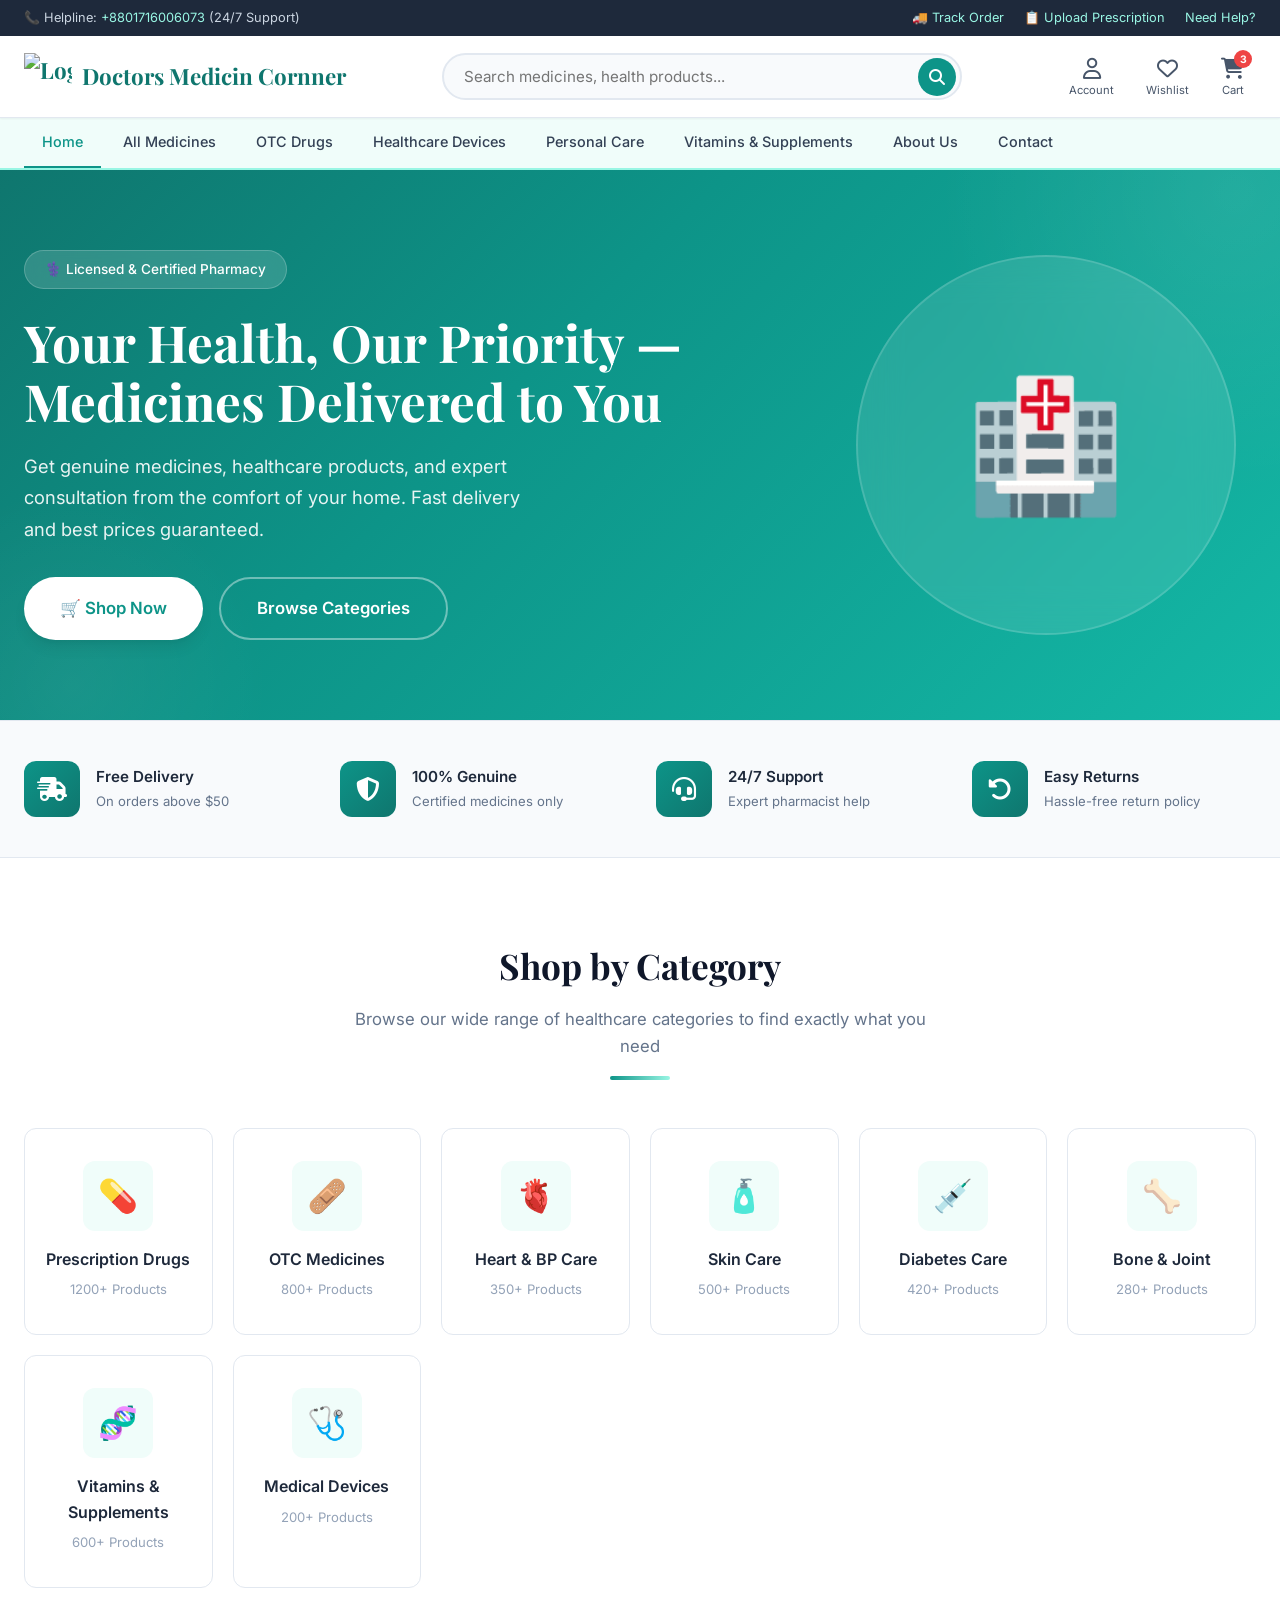
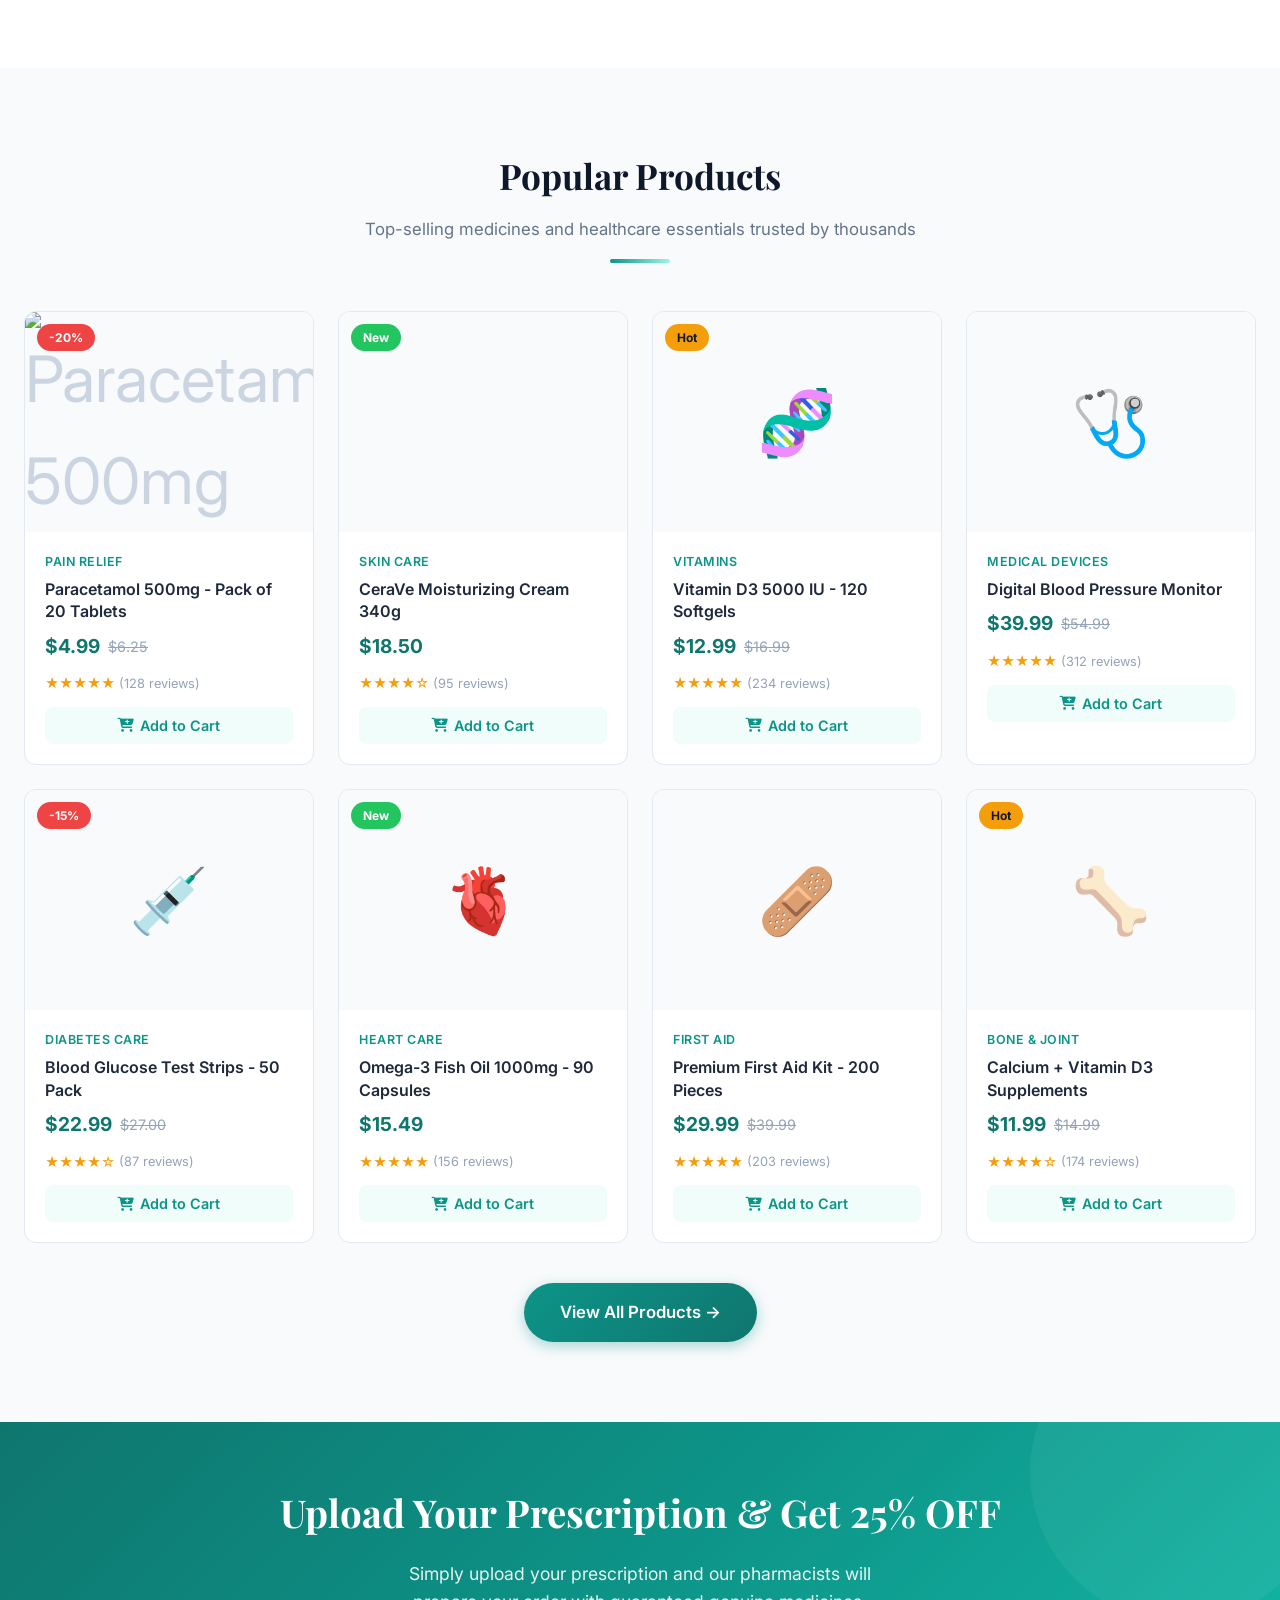
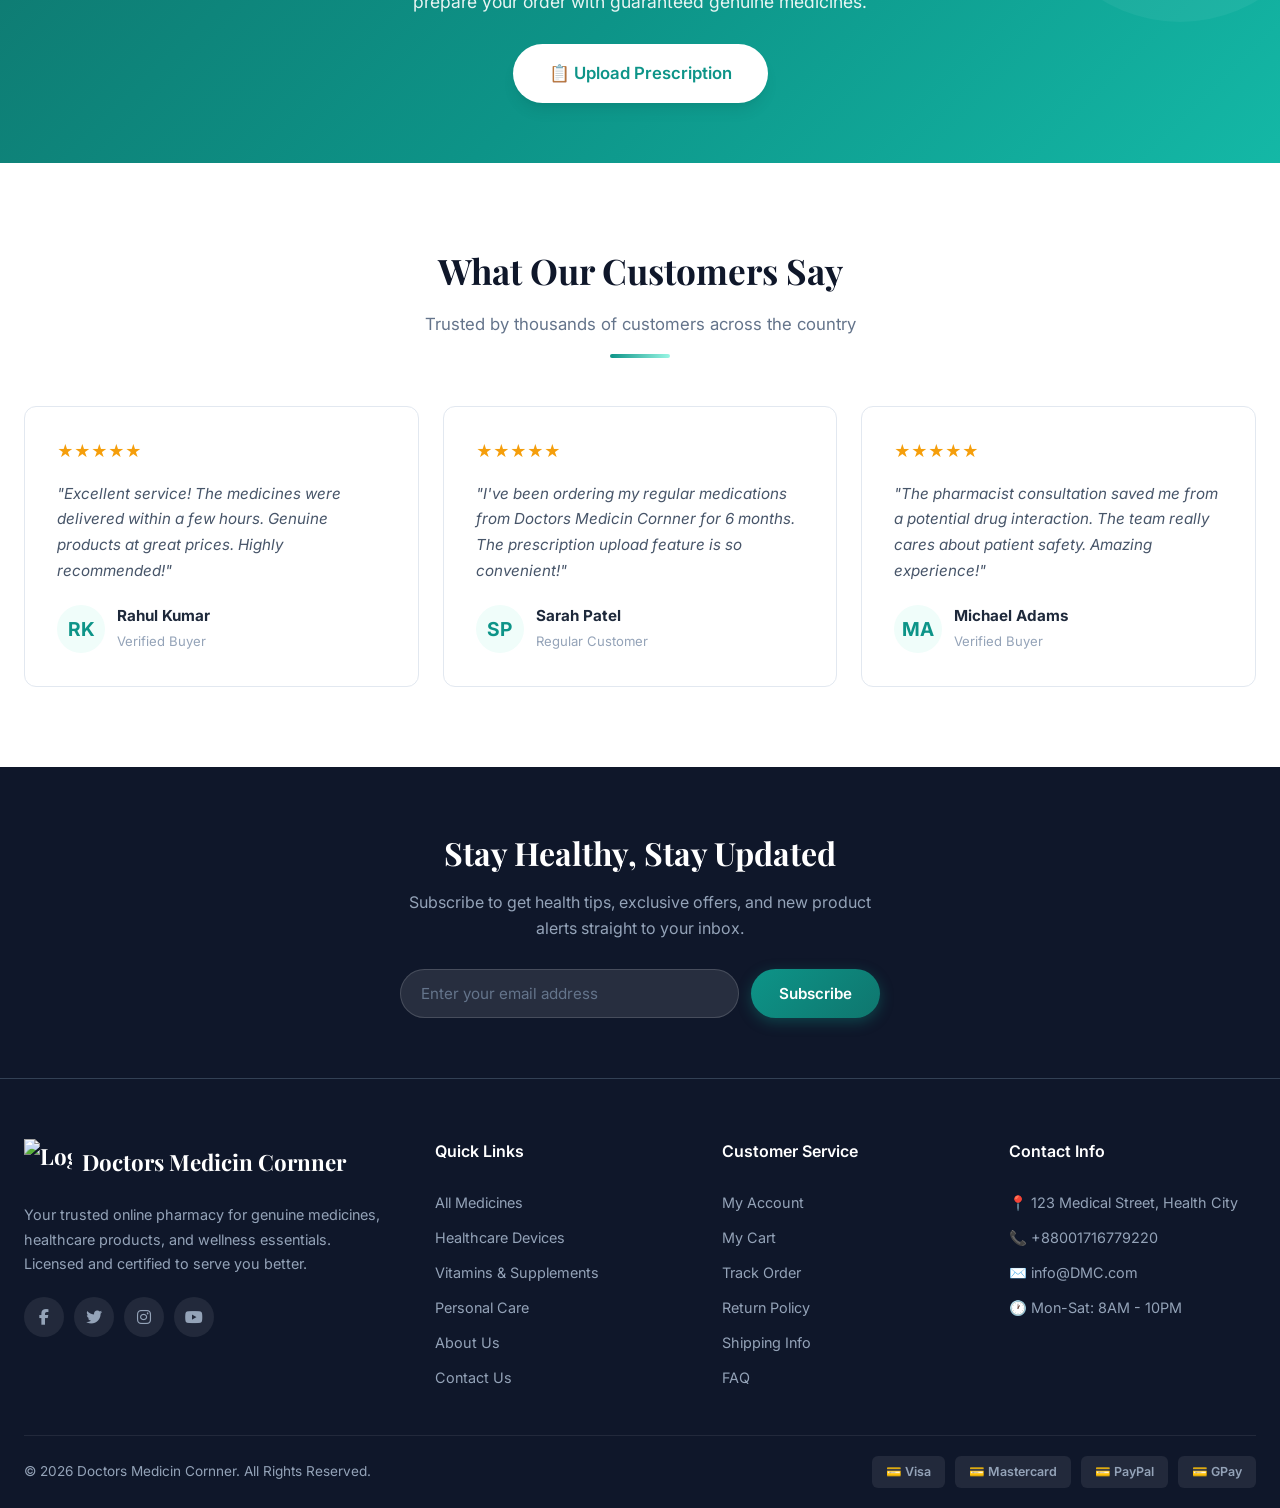
==== commit 06821871: "Replace heartbeat icon with custom image logo" ====
--- a/index.html
+++ b/index.html
@@ -26,7 +26,7 @@
   <nav class="navbar">
     <div class="container">
       <a href="index.html" class="logo">
-        <div class="logo-icon"><i class="fas fa-heartbeat"></i></div>
+        <img src="logo.png" alt="Logo" class="logo-image">
         Doctors Medicin Cornner
       </a>
       <div class="search-bar">
@@ -409,7 +409,7 @@
       <div class="footer-main">
         <div class="footer-brand">
           <a href="index.html" class="logo">
-            <div class="logo-icon"><i class="fas fa-heartbeat"></i></div>
+            <img src="logo.png" alt="Logo" class="logo-image">
             Doctors Medicin Cornner
           </a>
           <p>Your trusted online pharmacy for genuine medicines, healthcare products, and wellness essentials. Licensed and certified to serve you better.</p>
--- a/style.css
+++ b/style.css
@@ -94,16 +94,10 @@
   color: var(--primary-dark);
   white-space: nowrap;
 }
-.logo-icon {
-  width: 44px;
-  height: 44px;
-  background: linear-gradient(135deg, var(--primary), var(--primary-dark));
-  border-radius: var(--radius-sm);
-  display: flex;
-  align-items: center;
-  justify-content: center;
-  color: var(--white);
-  font-size: 1.4rem;
+.logo-image {
+  width: 48px;
+  height: 48px;
+  object-fit: contain;
 }
 
 .search-bar {
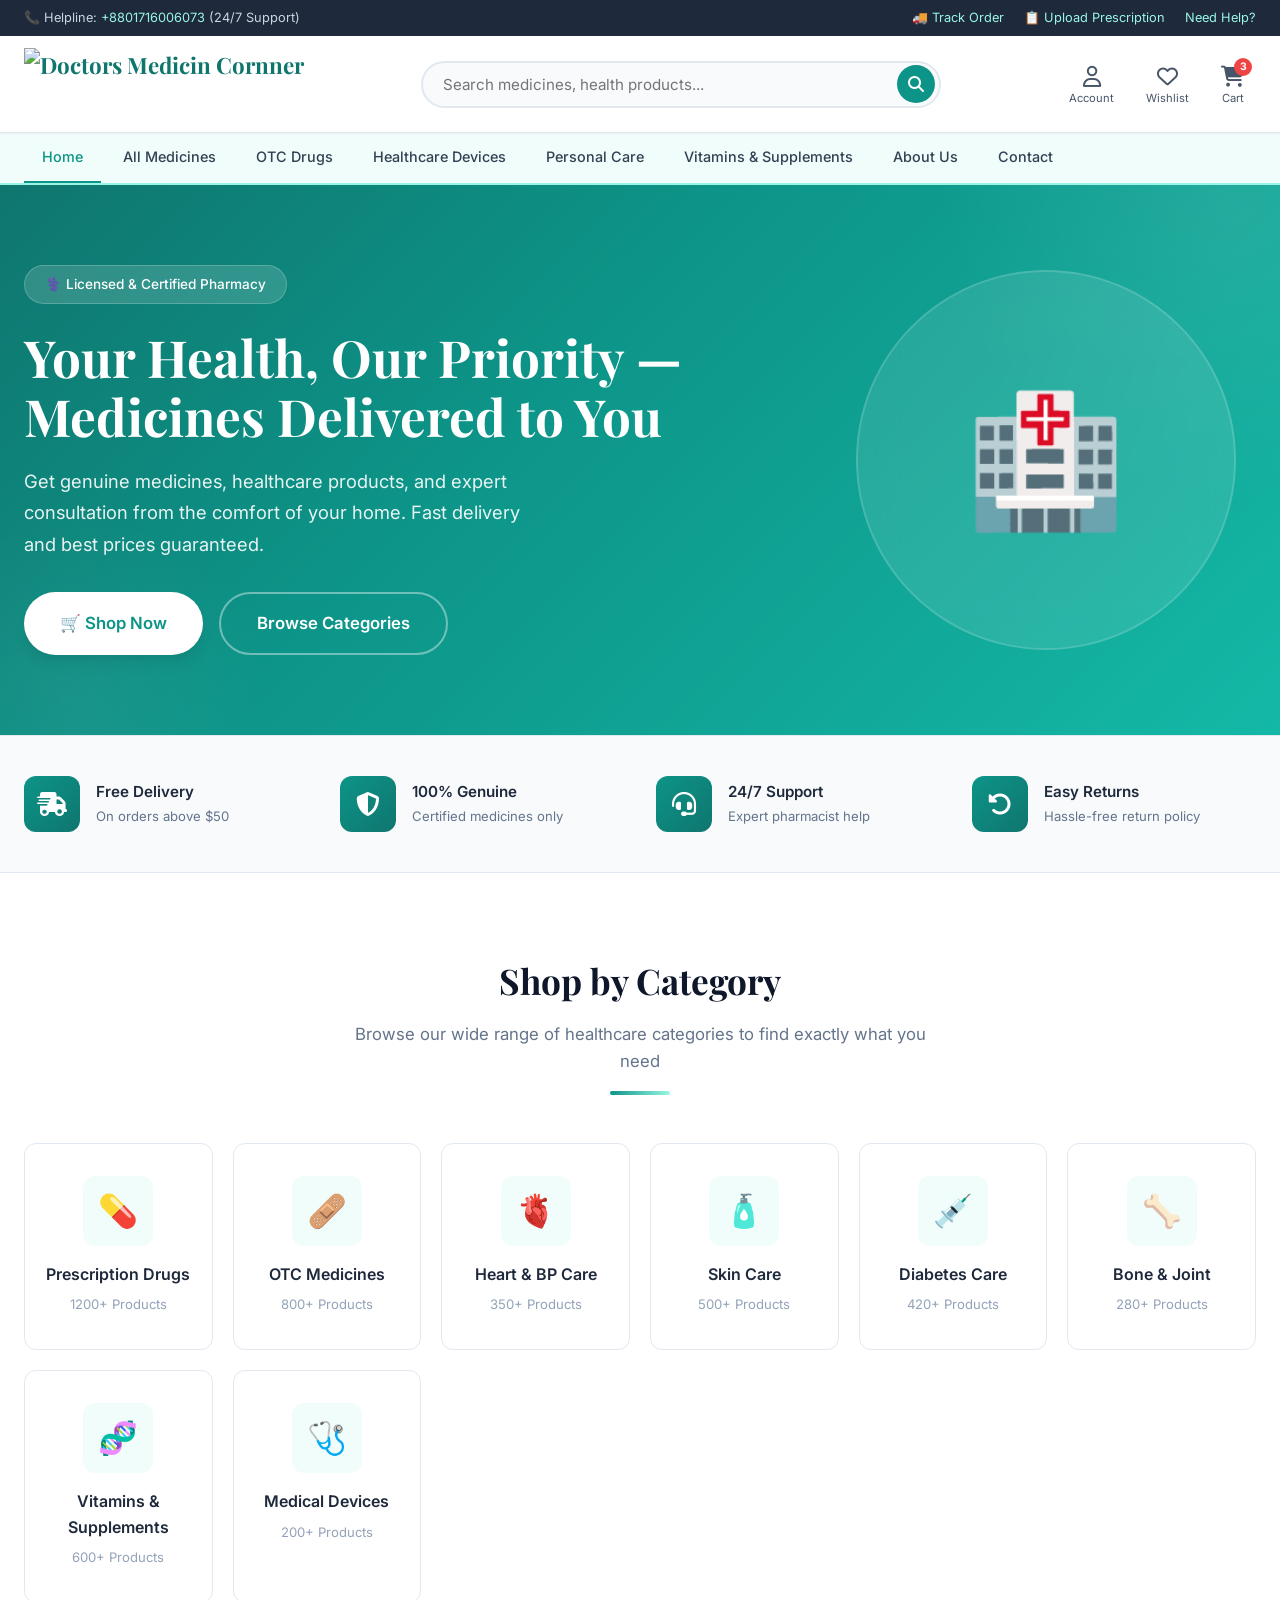
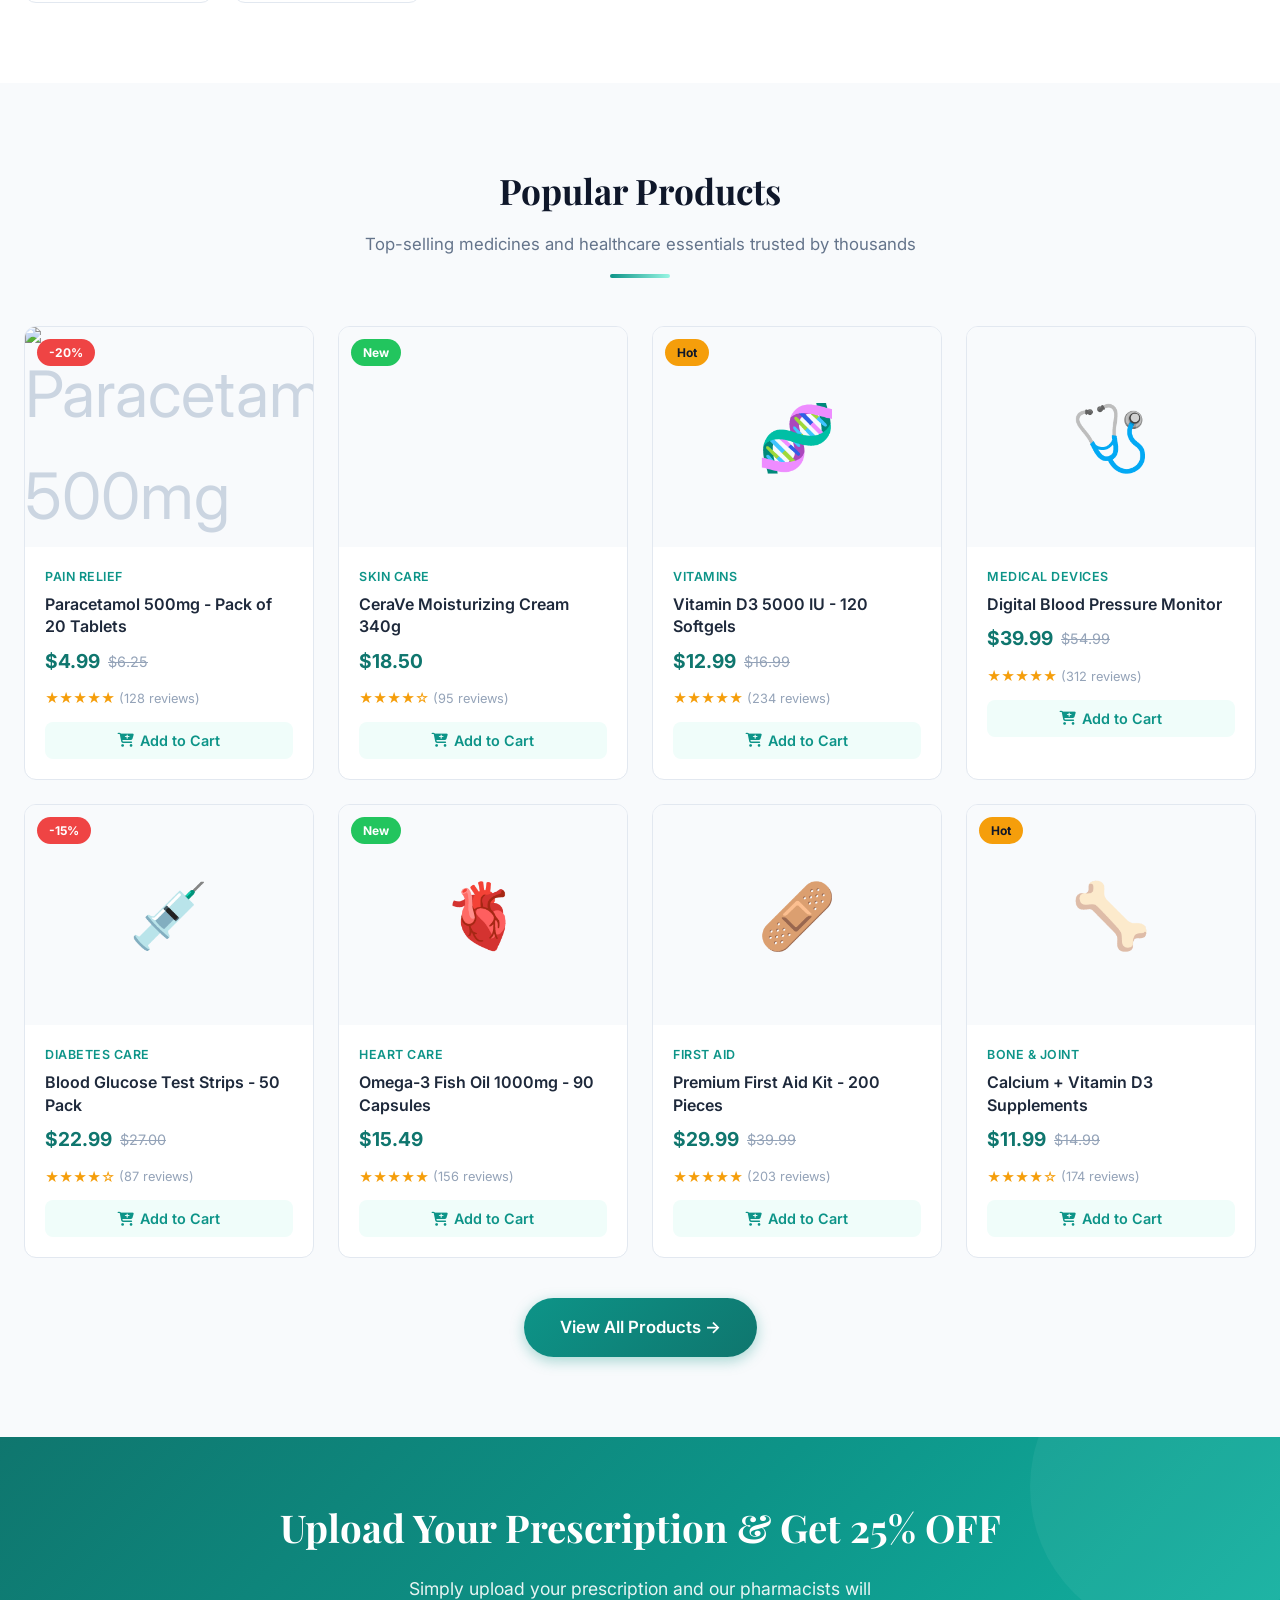
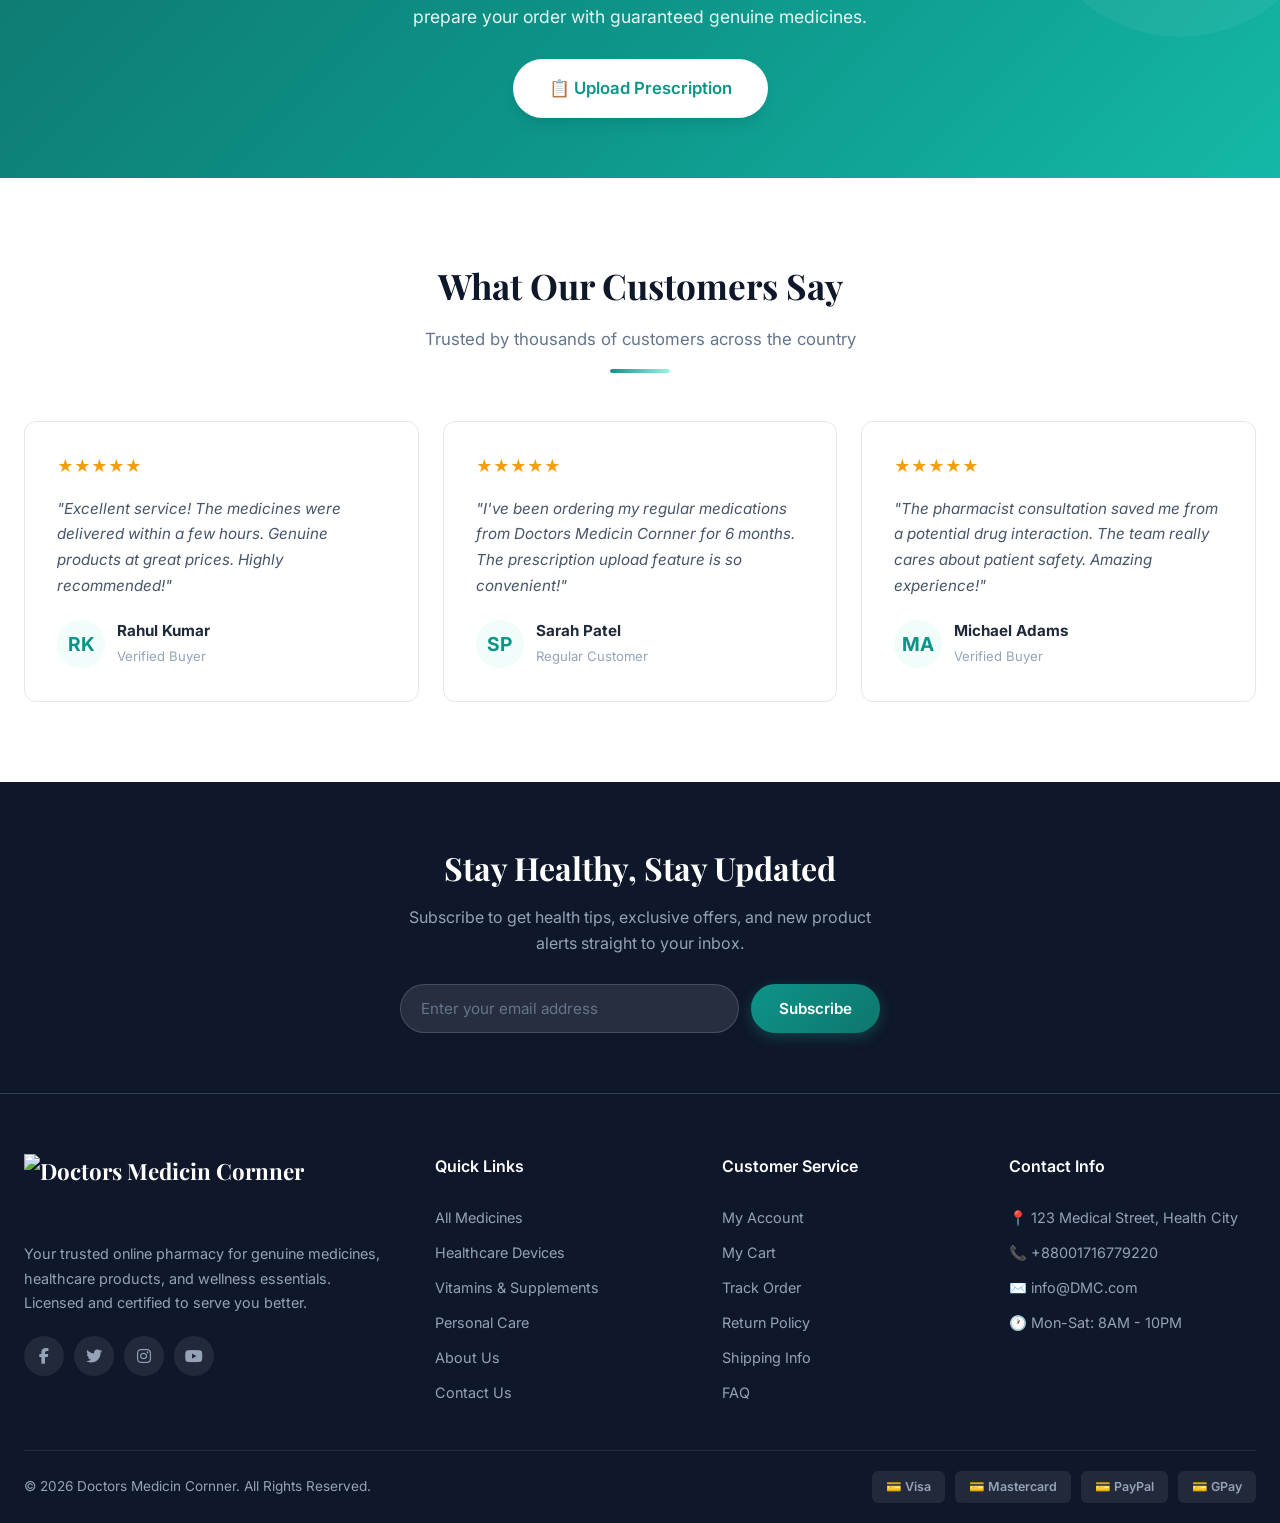
==== commit c289457a: "Remove redundant text next to logo and increase logo size" ====
--- a/index.html
+++ b/index.html
@@ -26,8 +26,7 @@
   <nav class="navbar">
     <div class="container">
       <a href="index.html" class="logo">
-        <img src="logo.png" alt="Logo" class="logo-image">
-        Doctors Medicin Cornner
+        <img src="logo.png" alt="Doctors Medicin Cornner" class="logo-image">
       </a>
       <div class="search-bar">
         <input type="text" placeholder="Search medicines, health products..." id="searchInput">
@@ -409,8 +408,7 @@
       <div class="footer-main">
         <div class="footer-brand">
           <a href="index.html" class="logo">
-            <img src="logo.png" alt="Logo" class="logo-image">
-            Doctors Medicin Cornner
+            <img src="logo.png" alt="Doctors Medicin Cornner" class="logo-image">
           </a>
           <p>Your trusted online pharmacy for genuine medicines, healthcare products, and wellness essentials. Licensed and certified to serve you better.</p>
           <div class="footer-social">
--- a/style.css
+++ b/style.css
@@ -95,8 +95,8 @@
   white-space: nowrap;
 }
 .logo-image {
-  width: 48px;
-  height: 48px;
+  height: 72px;
+  width: auto;
   object-fit: contain;
 }
 
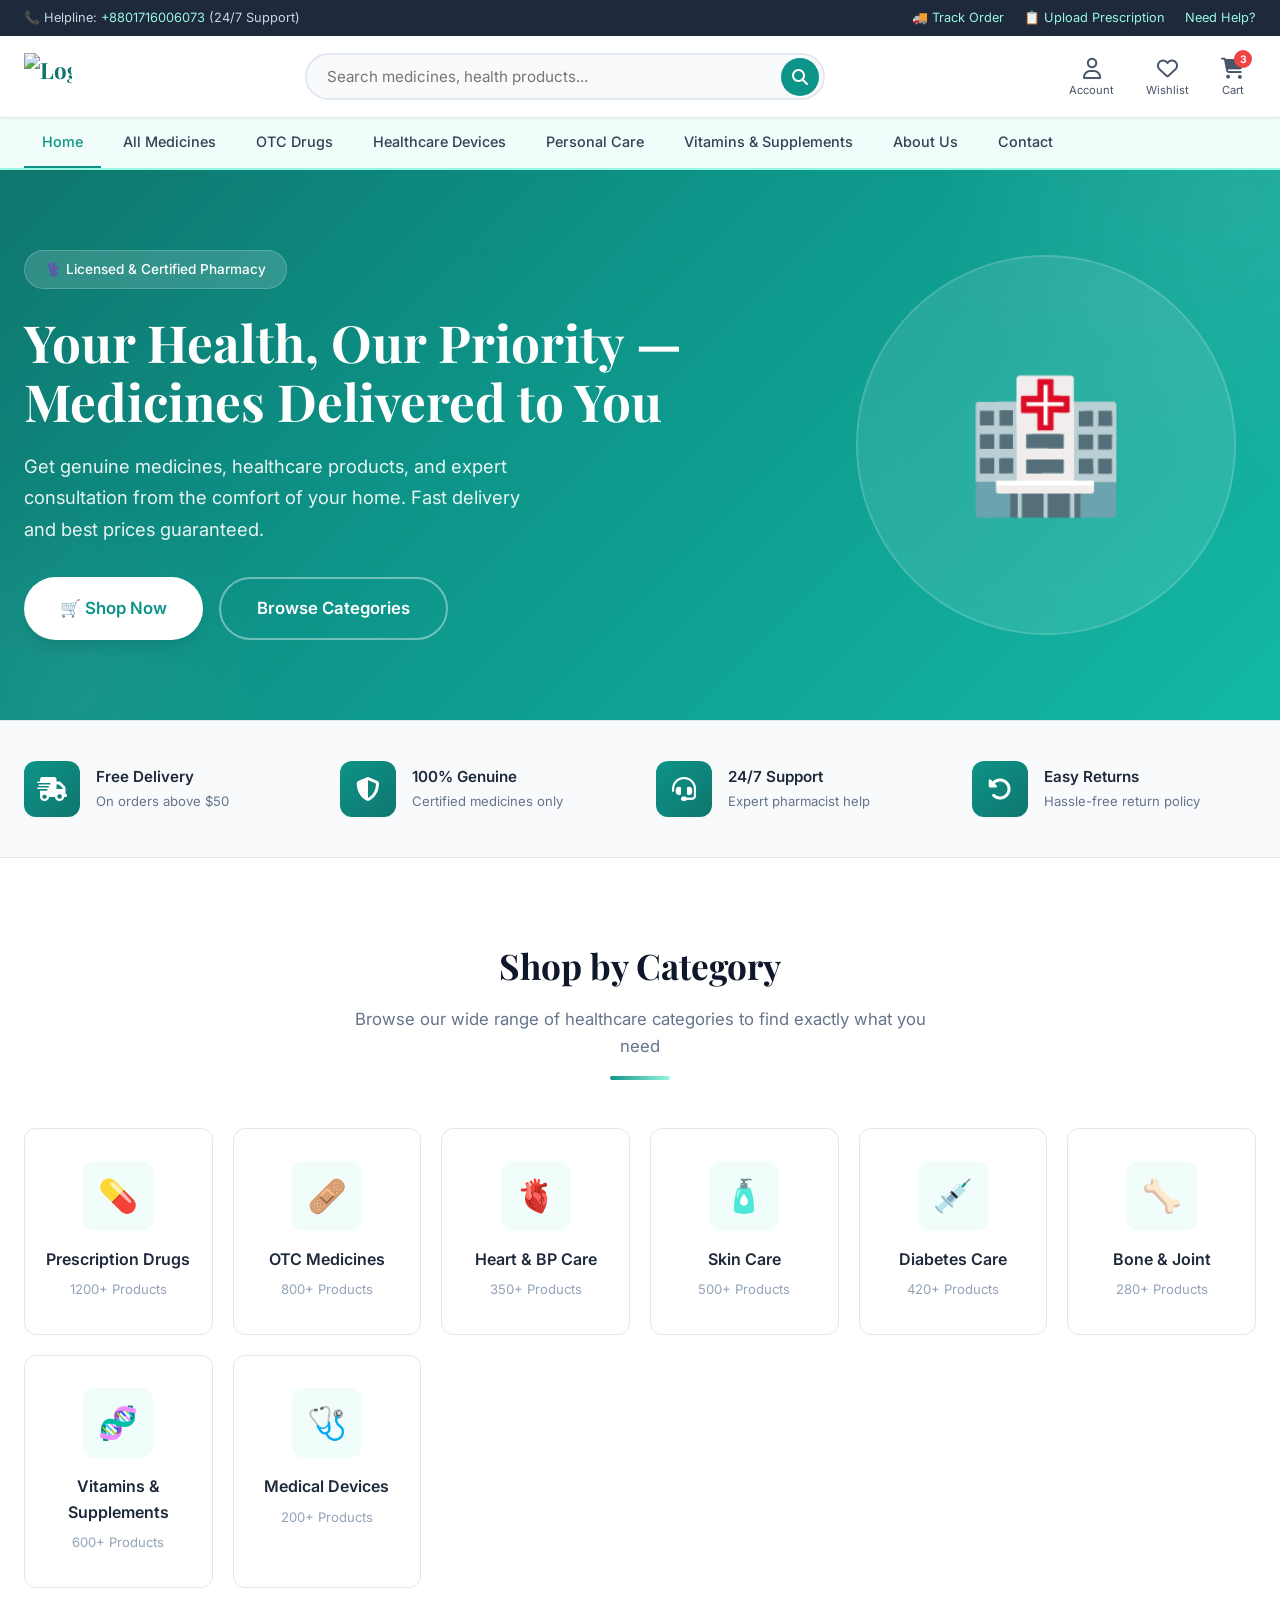
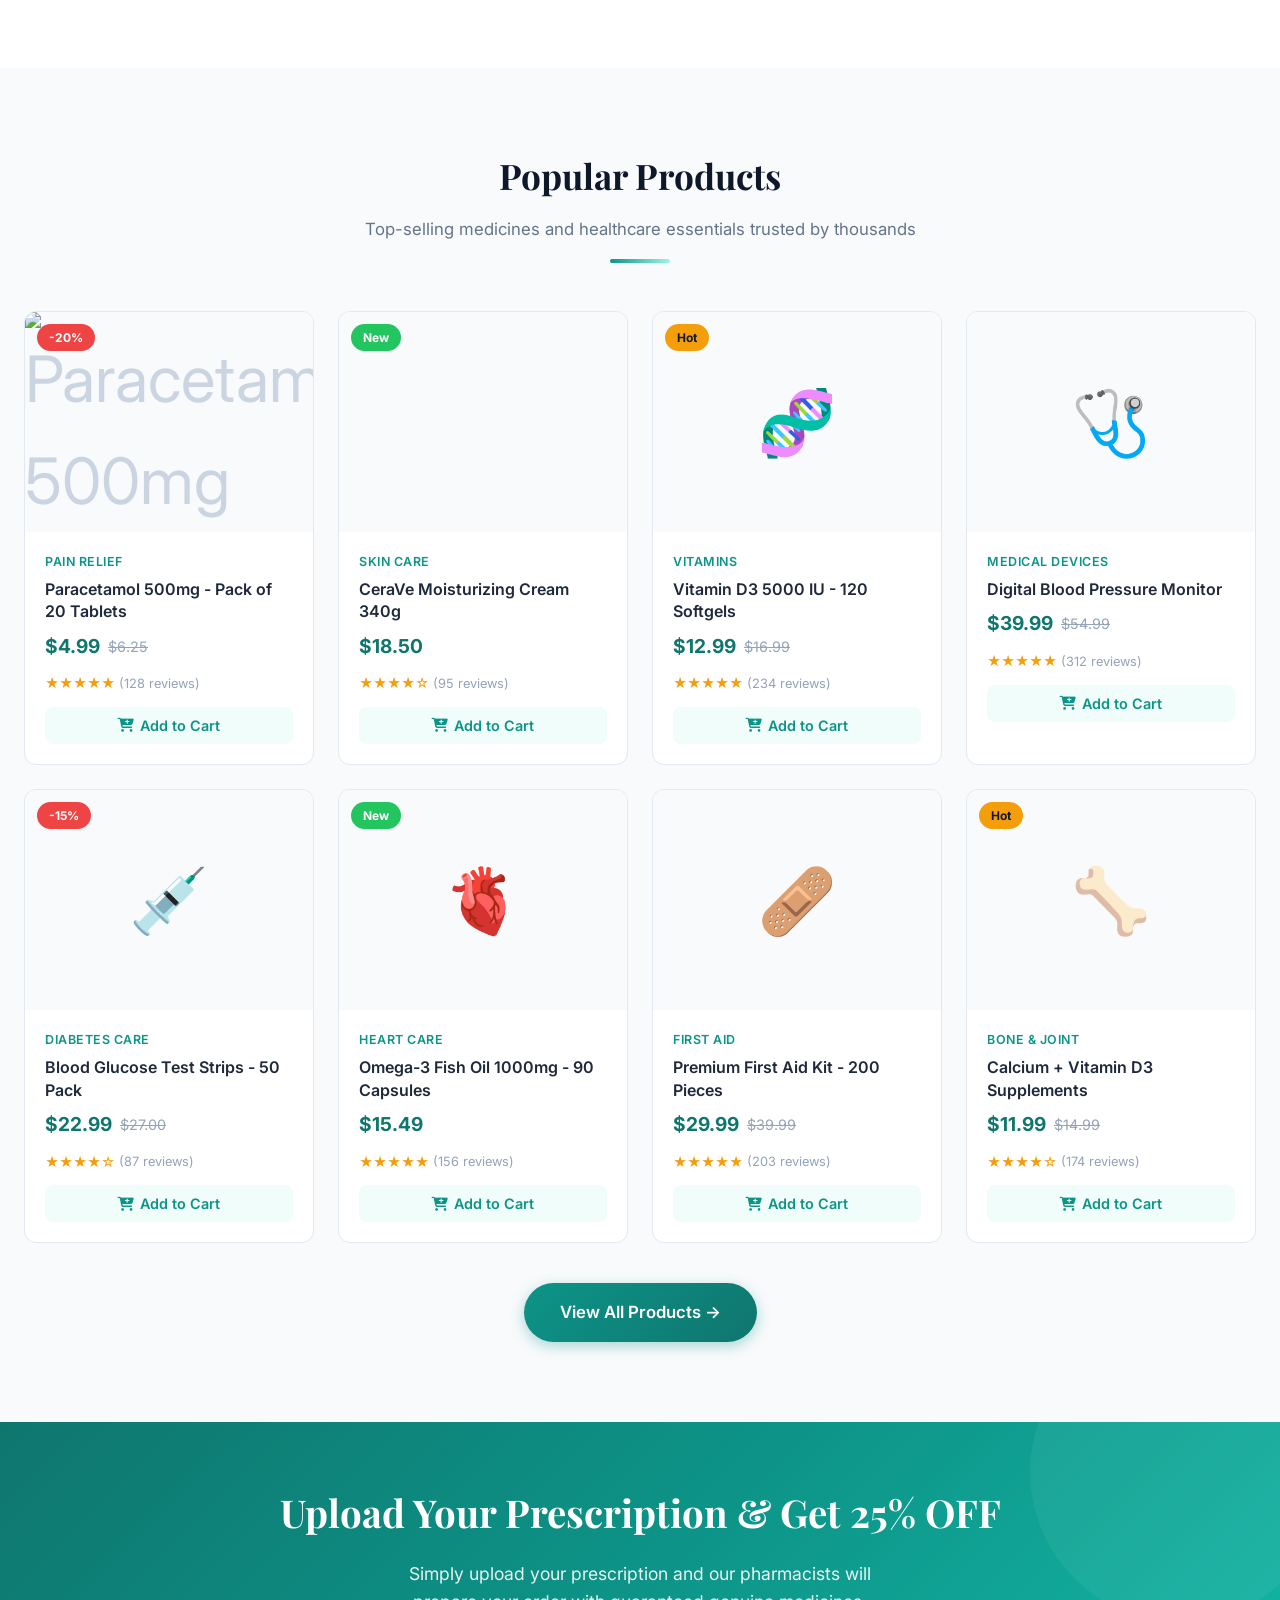
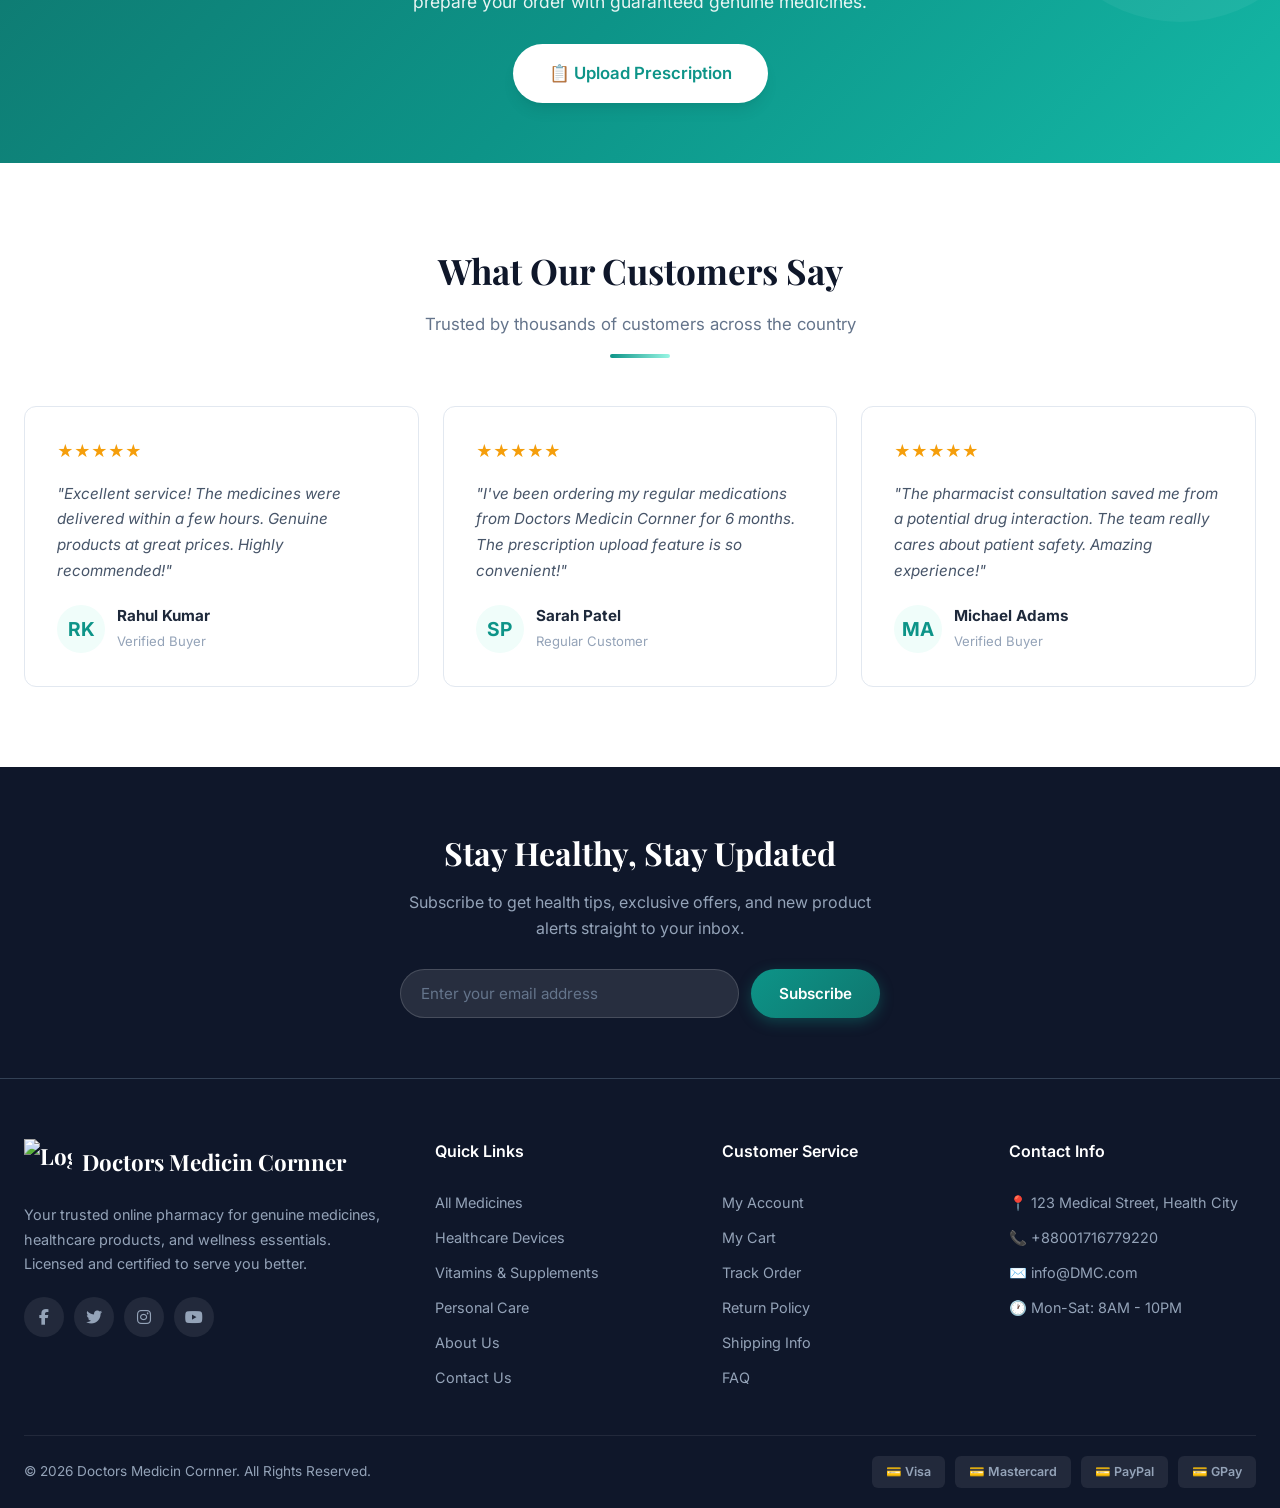
==== commit 0e954a65: "Remove brand name text to only show logo image" ====
--- a/index.html
+++ b/index.html
@@ -26,7 +26,7 @@
   <nav class="navbar">
     <div class="container">
       <a href="index.html" class="logo">
-        <img src="logo.png" alt="Doctors Medicin Cornner" class="logo-image">
+        <img src="logo.png" alt="Logo" class="logo-image">
       </a>
       <div class="search-bar">
         <input type="text" placeholder="Search medicines, health products..." id="searchInput">
@@ -408,7 +408,8 @@
       <div class="footer-main">
         <div class="footer-brand">
           <a href="index.html" class="logo">
-            <img src="logo.png" alt="Doctors Medicin Cornner" class="logo-image">
+            <img src="logo.png" alt="Logo" class="logo-image">
+            Doctors Medicin Cornner
           </a>
           <p>Your trusted online pharmacy for genuine medicines, healthcare products, and wellness essentials. Licensed and certified to serve you better.</p>
           <div class="footer-social">
--- a/style.css
+++ b/style.css
@@ -95,8 +95,8 @@
   white-space: nowrap;
 }
 .logo-image {
-  height: 72px;
-  width: auto;
+  width: 48px;
+  height: 48px;
   object-fit: contain;
 }
 
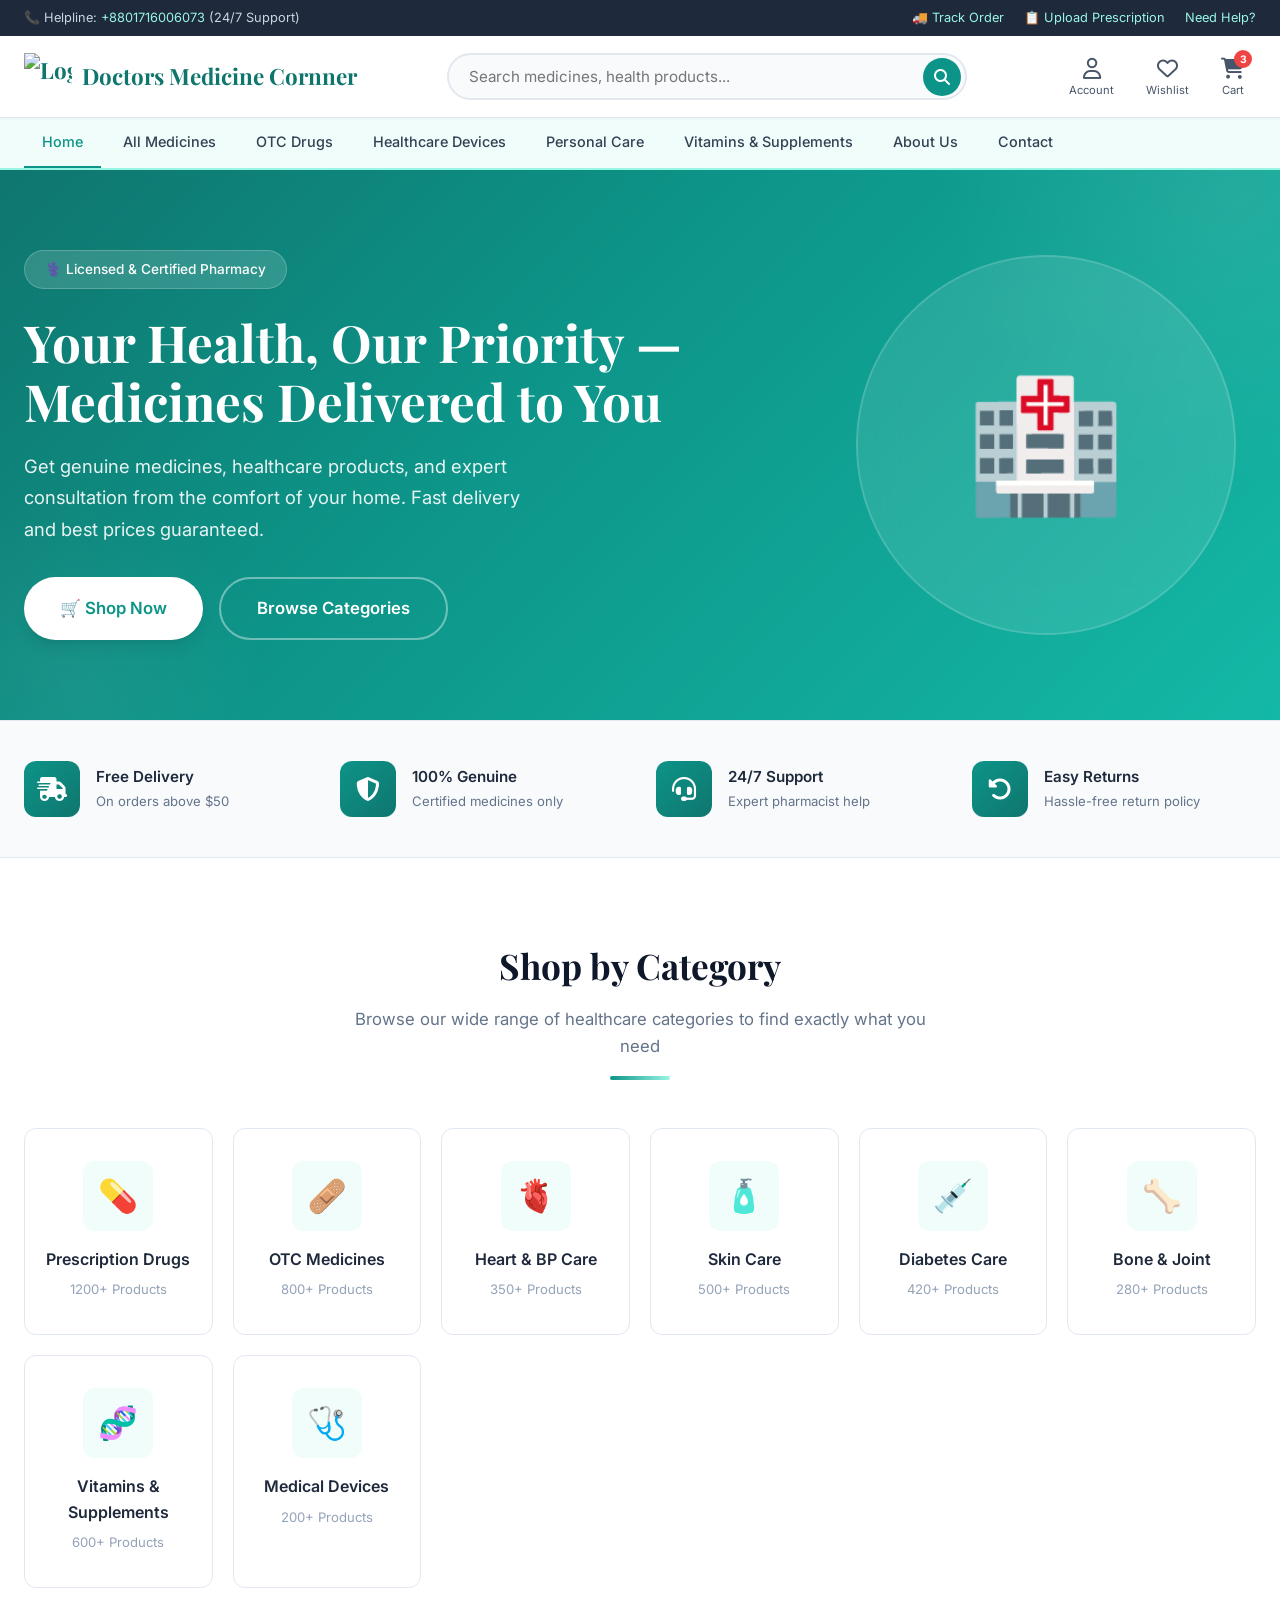
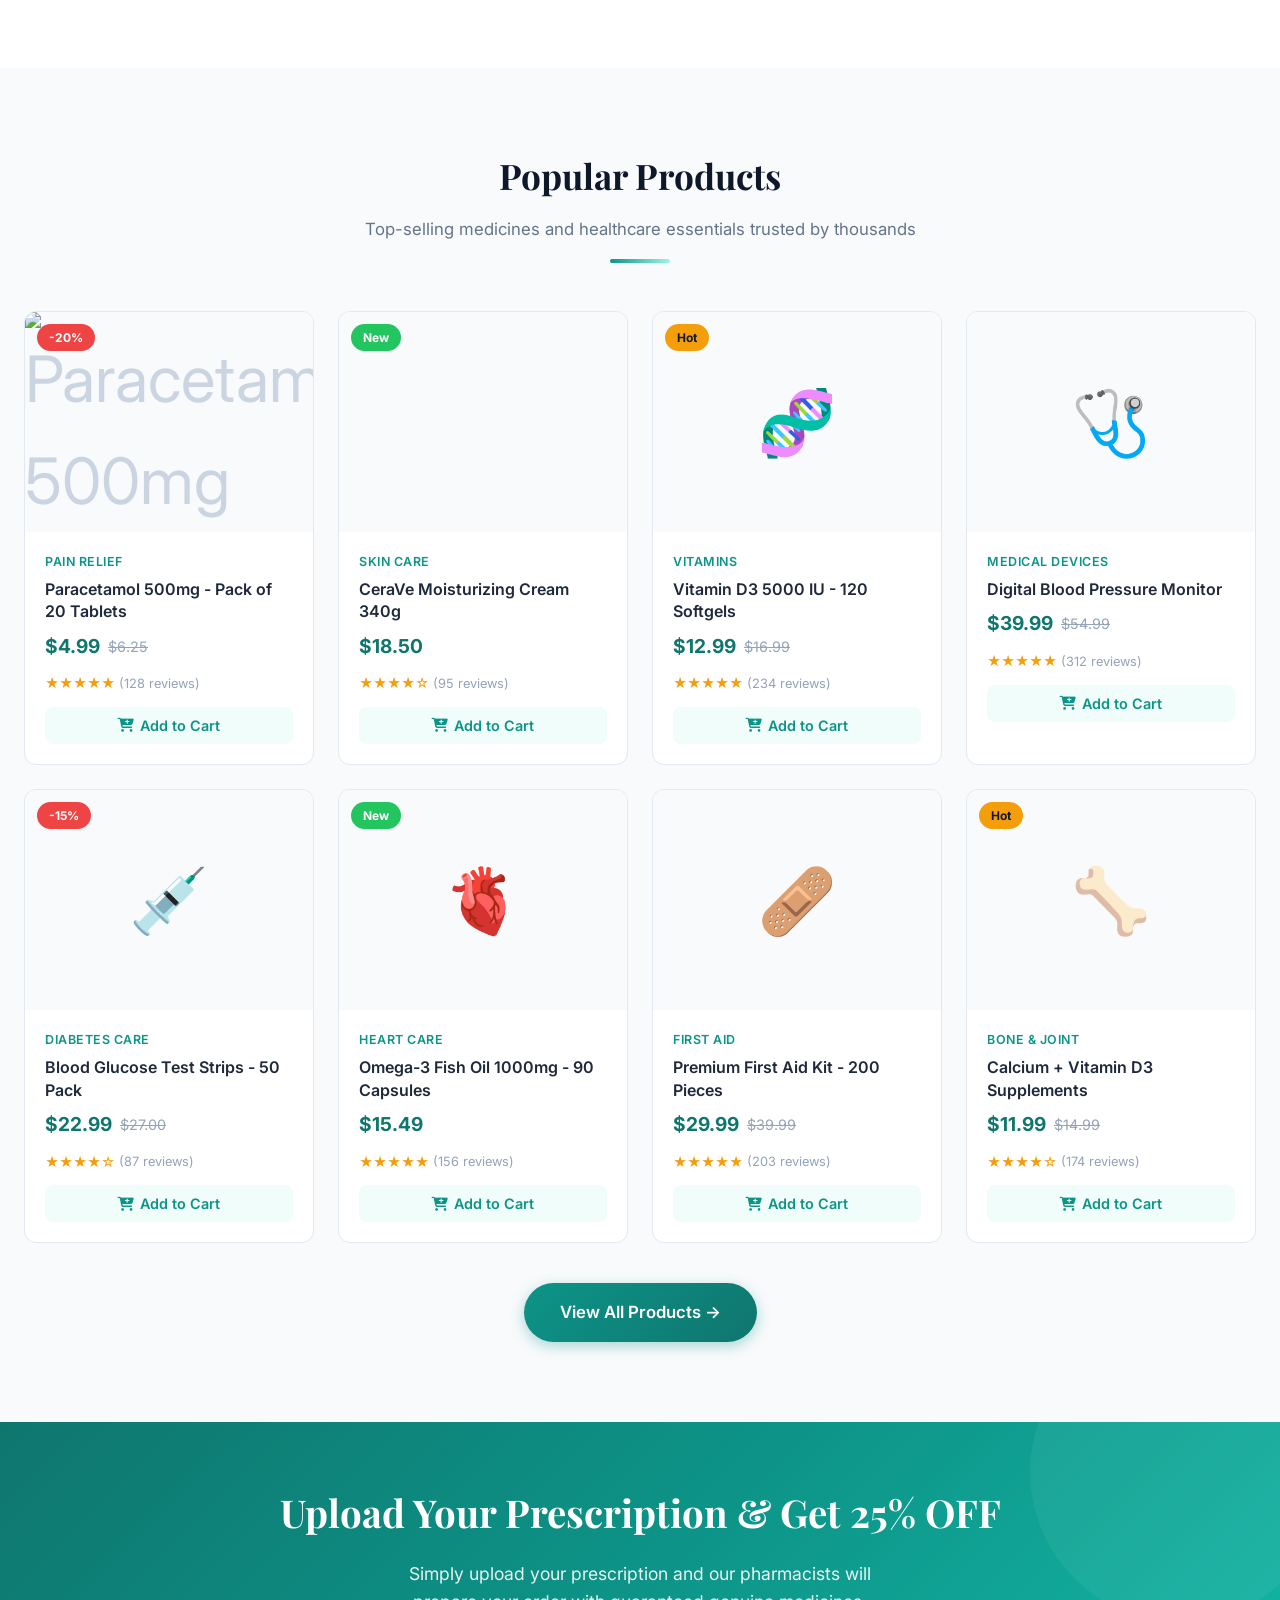
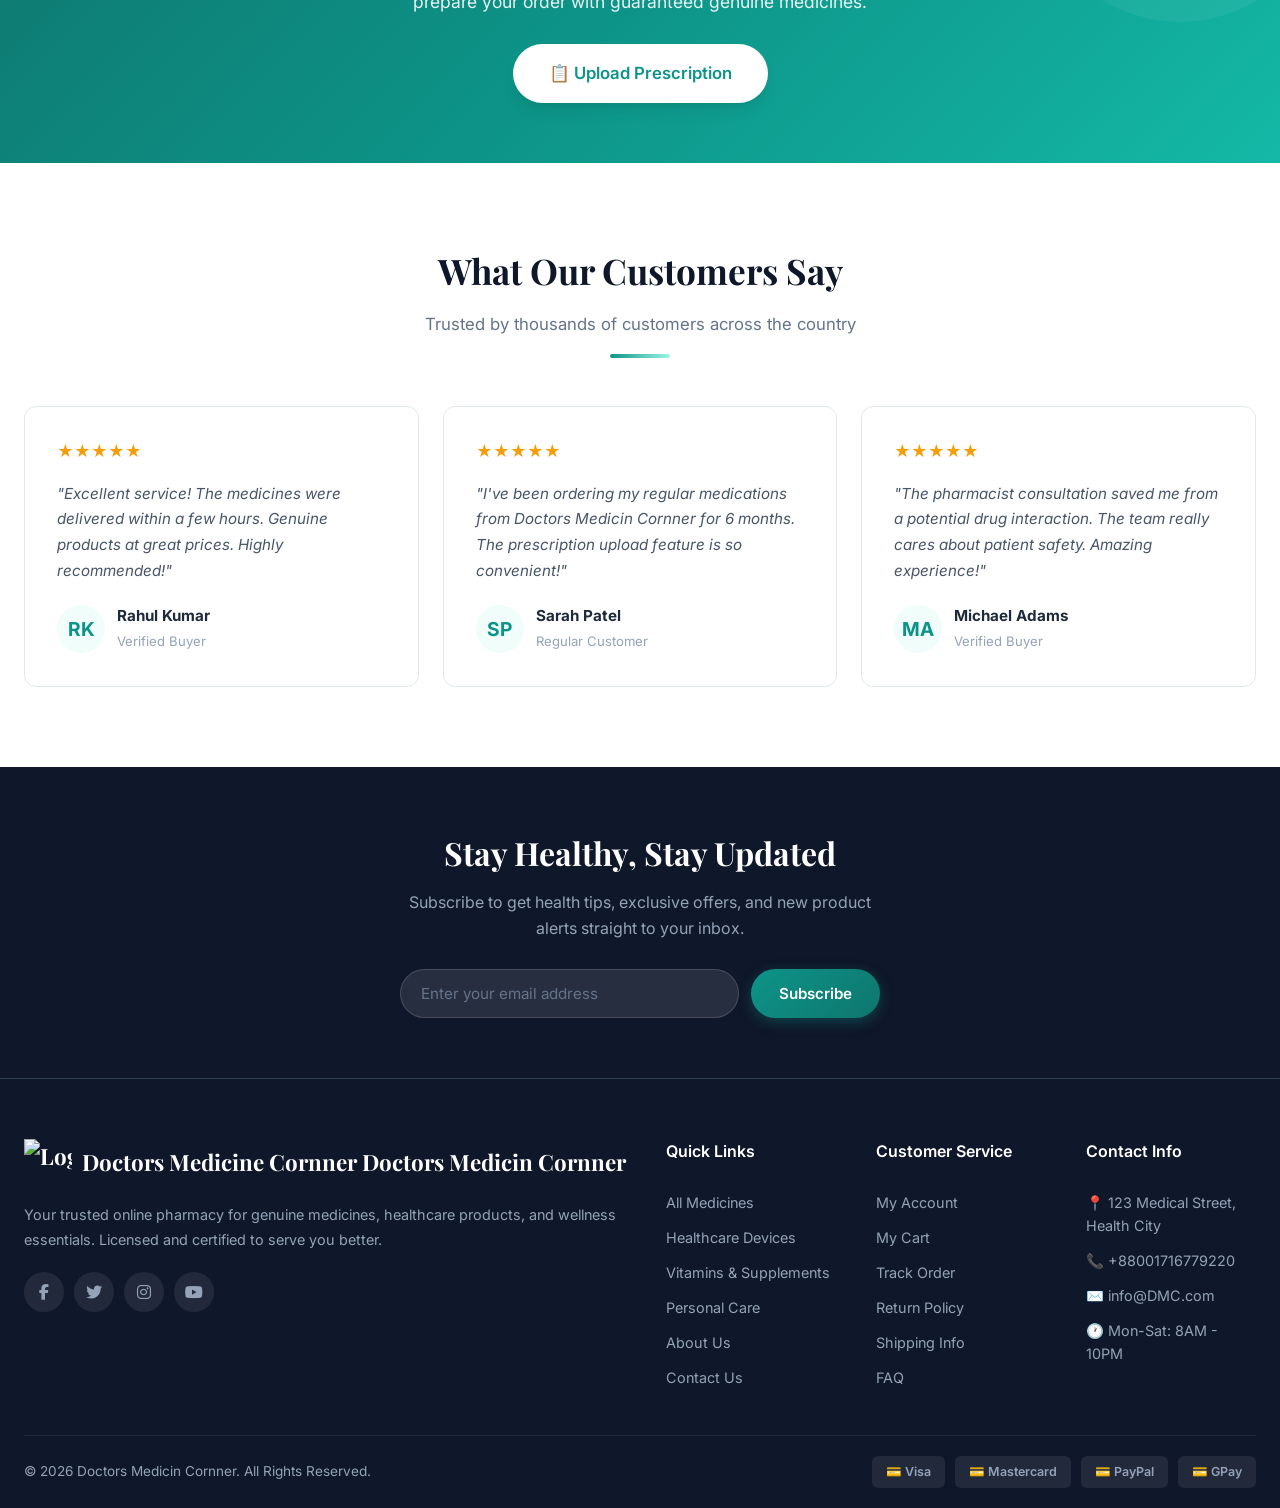
==== commit 5fd00b8c: "Add brand text next to the image logo" ====
--- a/index.html
+++ b/index.html
@@ -27,6 +27,7 @@
     <div class="container">
       <a href="index.html" class="logo">
         <img src="logo.png" alt="Logo" class="logo-image">
+        Doctors Medicine Cornner
       </a>
       <div class="search-bar">
         <input type="text" placeholder="Search medicines, health products..." id="searchInput">
@@ -409,6 +410,7 @@
         <div class="footer-brand">
           <a href="index.html" class="logo">
             <img src="logo.png" alt="Logo" class="logo-image">
+        Doctors Medicine Cornner
             Doctors Medicin Cornner
           </a>
           <p>Your trusted online pharmacy for genuine medicines, healthcare products, and wellness essentials. Licensed and certified to serve you better.</p>
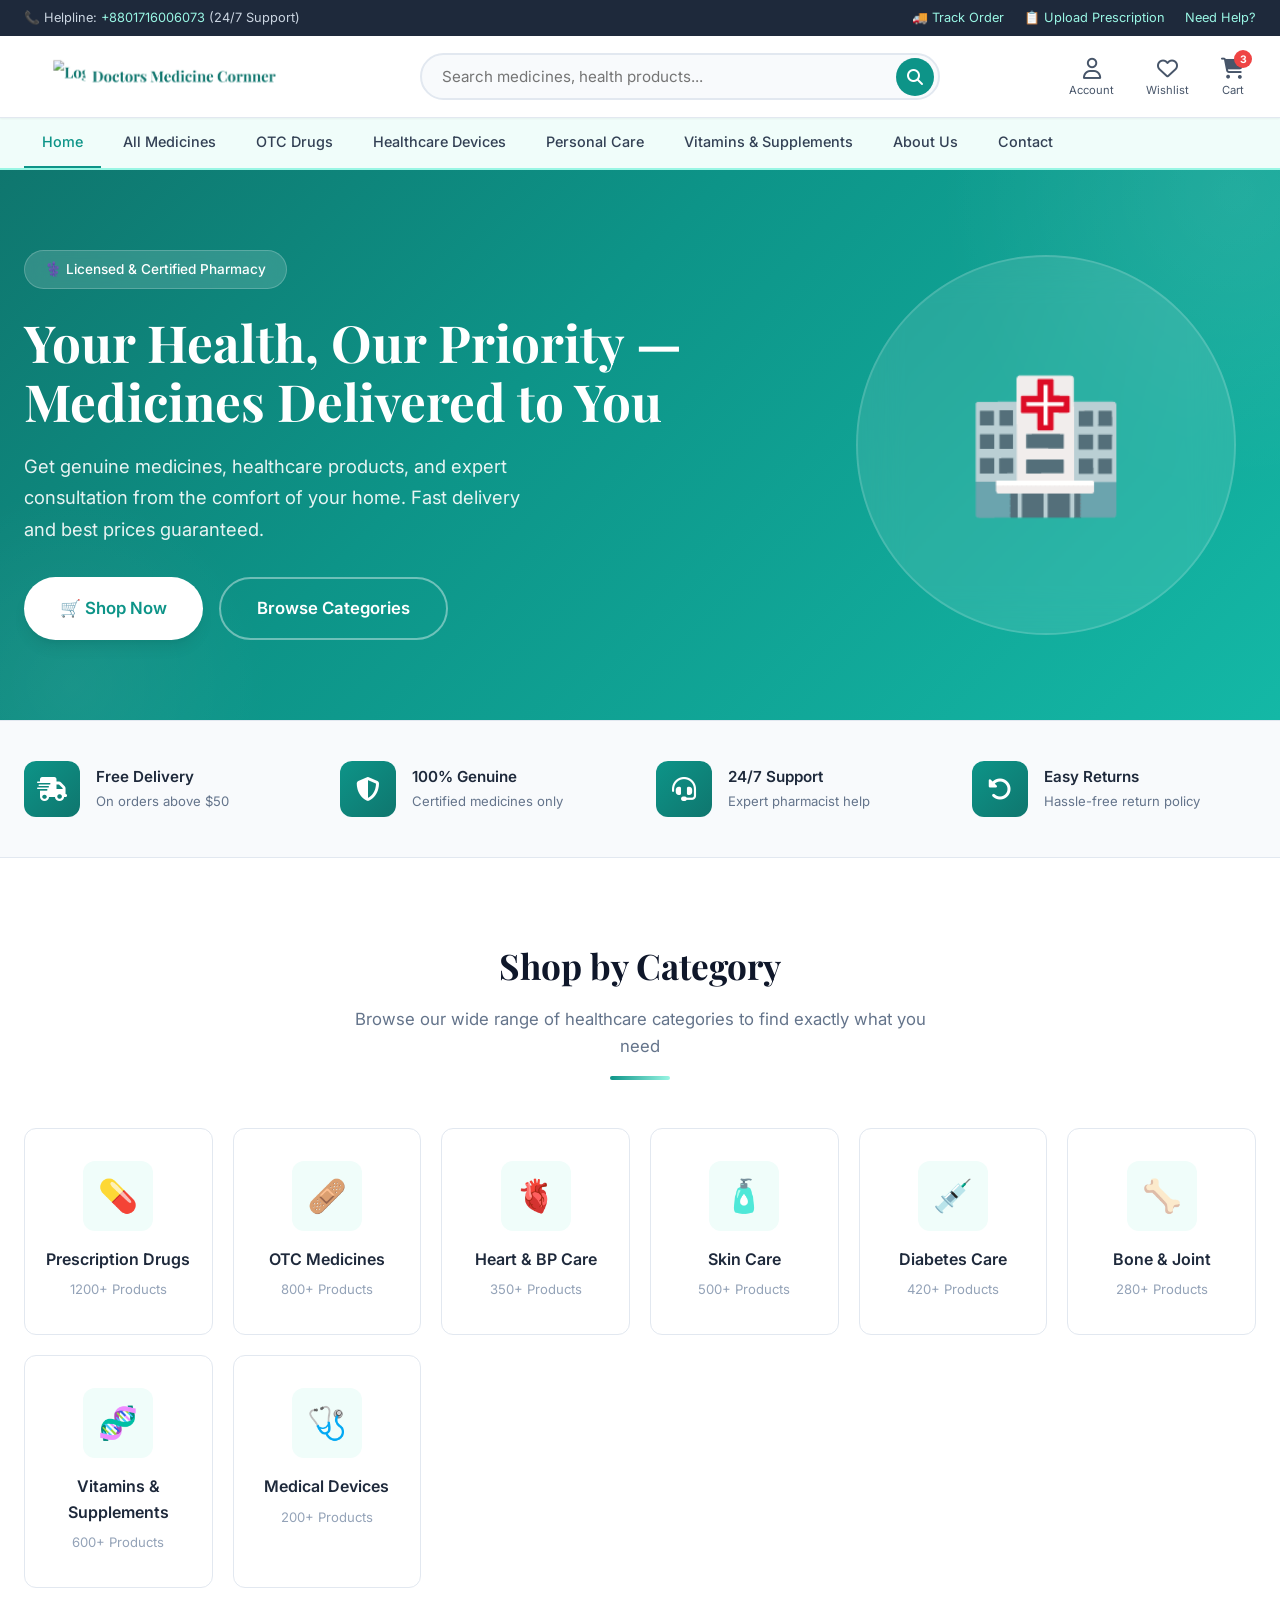
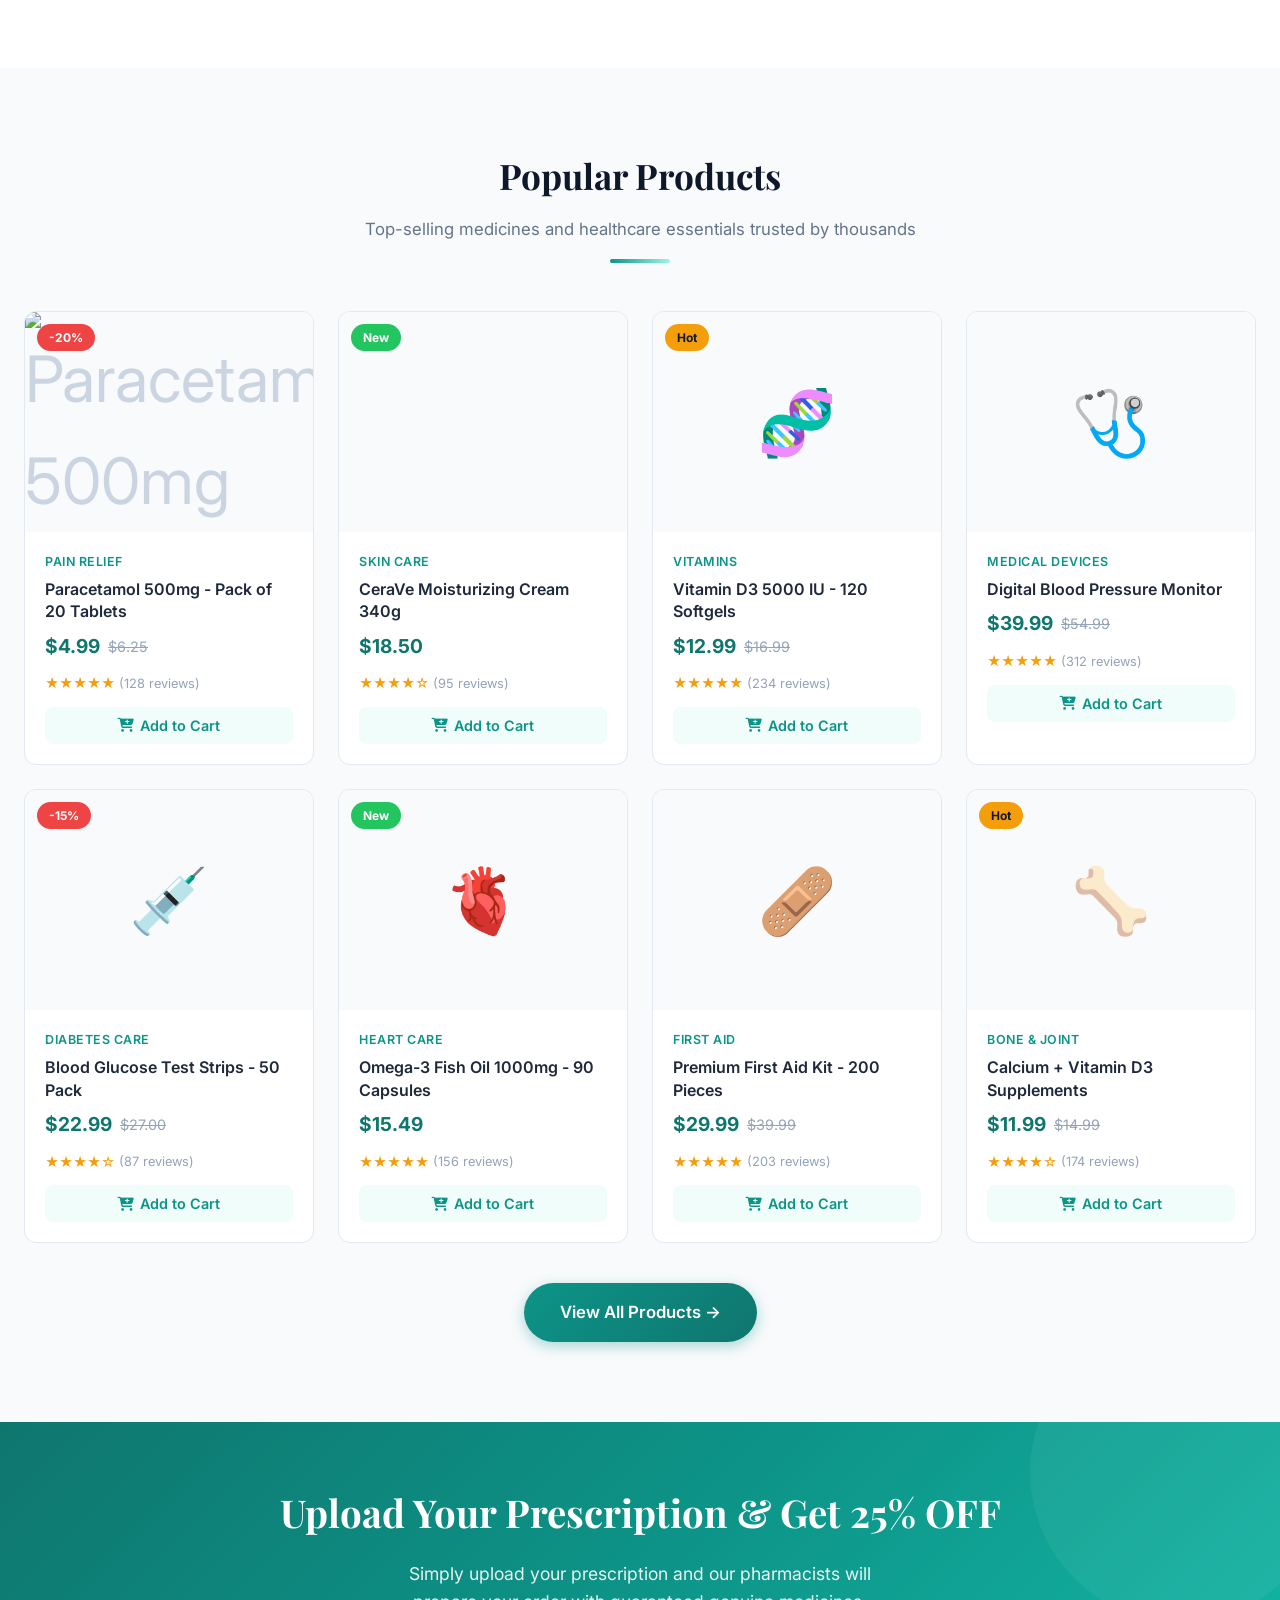
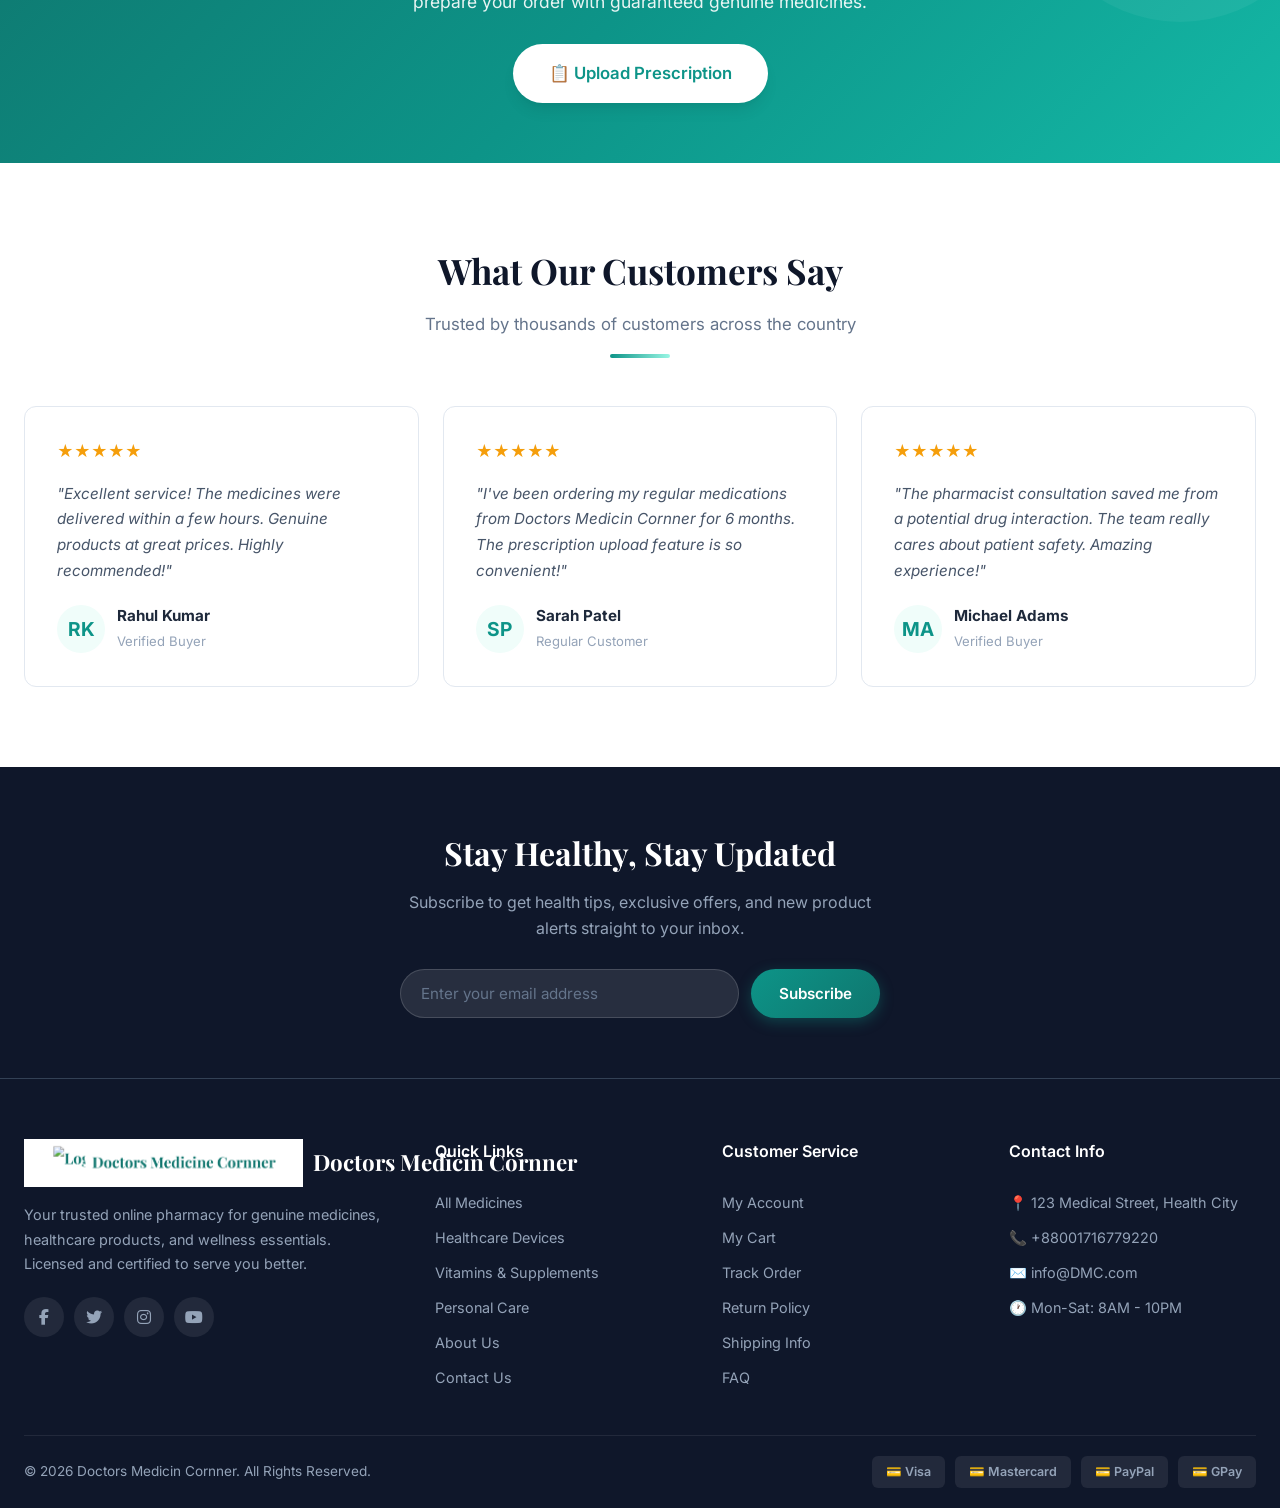
==== commit 6393f92e: "Replace plain text with new wide banner logo" ====
--- a/index.html
+++ b/index.html
@@ -27,7 +27,6 @@
     <div class="container">
       <a href="index.html" class="logo">
         <img src="logo.png" alt="Logo" class="logo-image">
-        Doctors Medicine Cornner
       </a>
       <div class="search-bar">
         <input type="text" placeholder="Search medicines, health products..." id="searchInput">
@@ -410,7 +409,6 @@
         <div class="footer-brand">
           <a href="index.html" class="logo">
             <img src="logo.png" alt="Logo" class="logo-image">
-        Doctors Medicine Cornner
             Doctors Medicin Cornner
           </a>
           <p>Your trusted online pharmacy for genuine medicines, healthcare products, and wellness essentials. Licensed and certified to serve you better.</p>
--- a/style.css
+++ b/style.css
@@ -95,8 +95,9 @@
   white-space: nowrap;
 }
 .logo-image {
-  width: 48px;
   height: 48px;
+  width: auto;
+  max-width: 100%;
   object-fit: contain;
 }
 
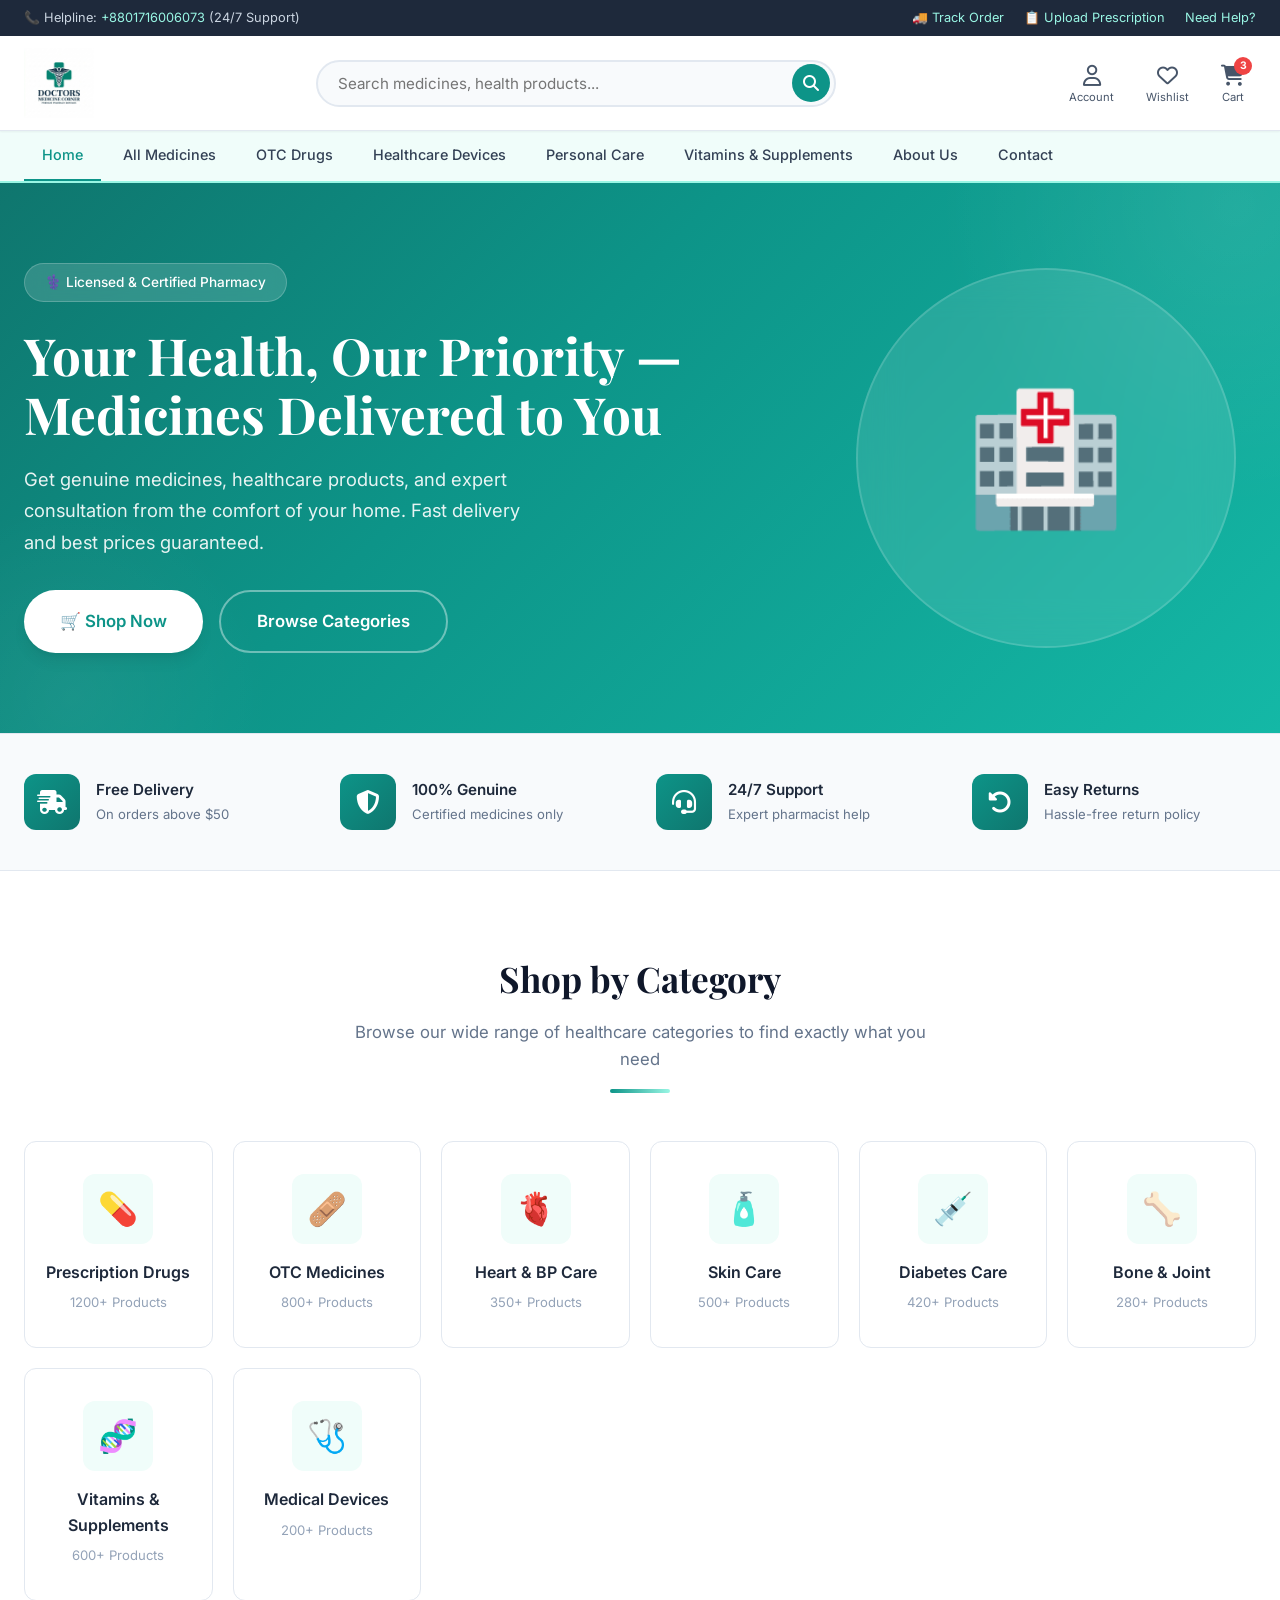
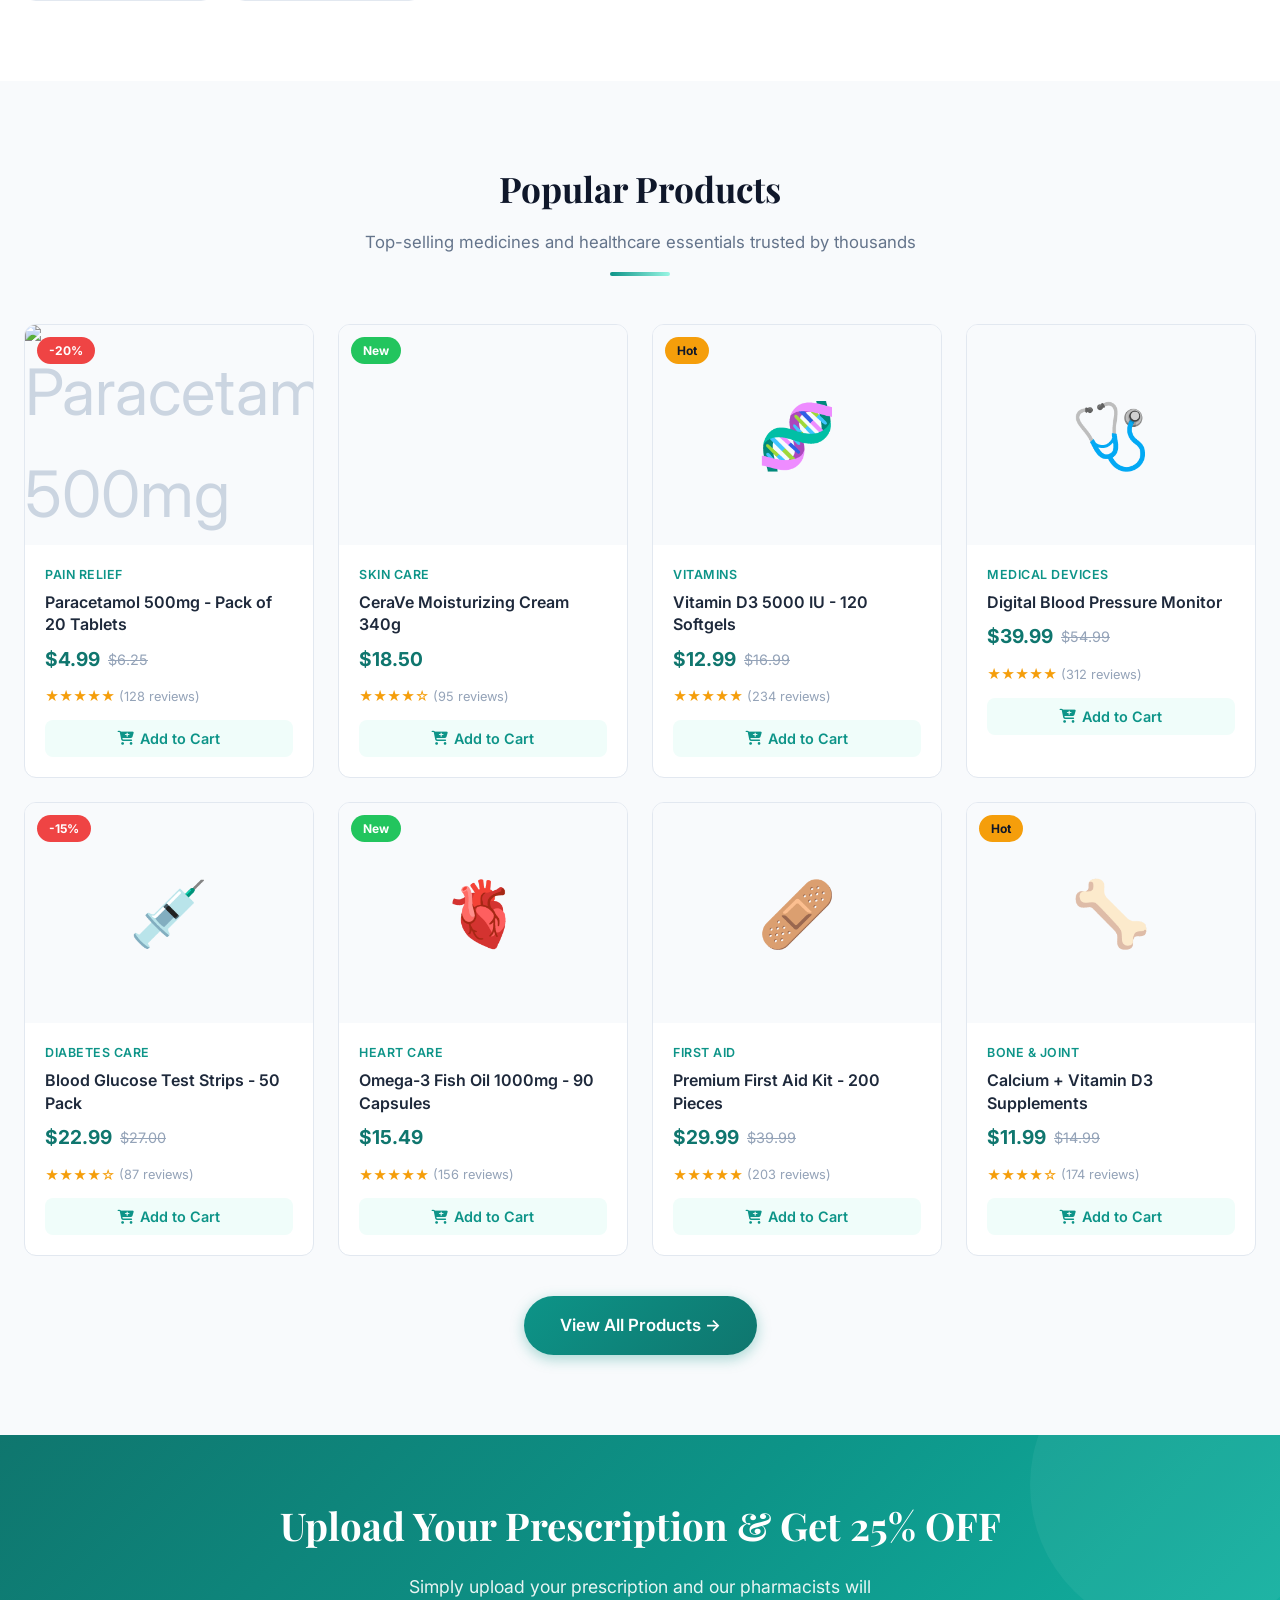
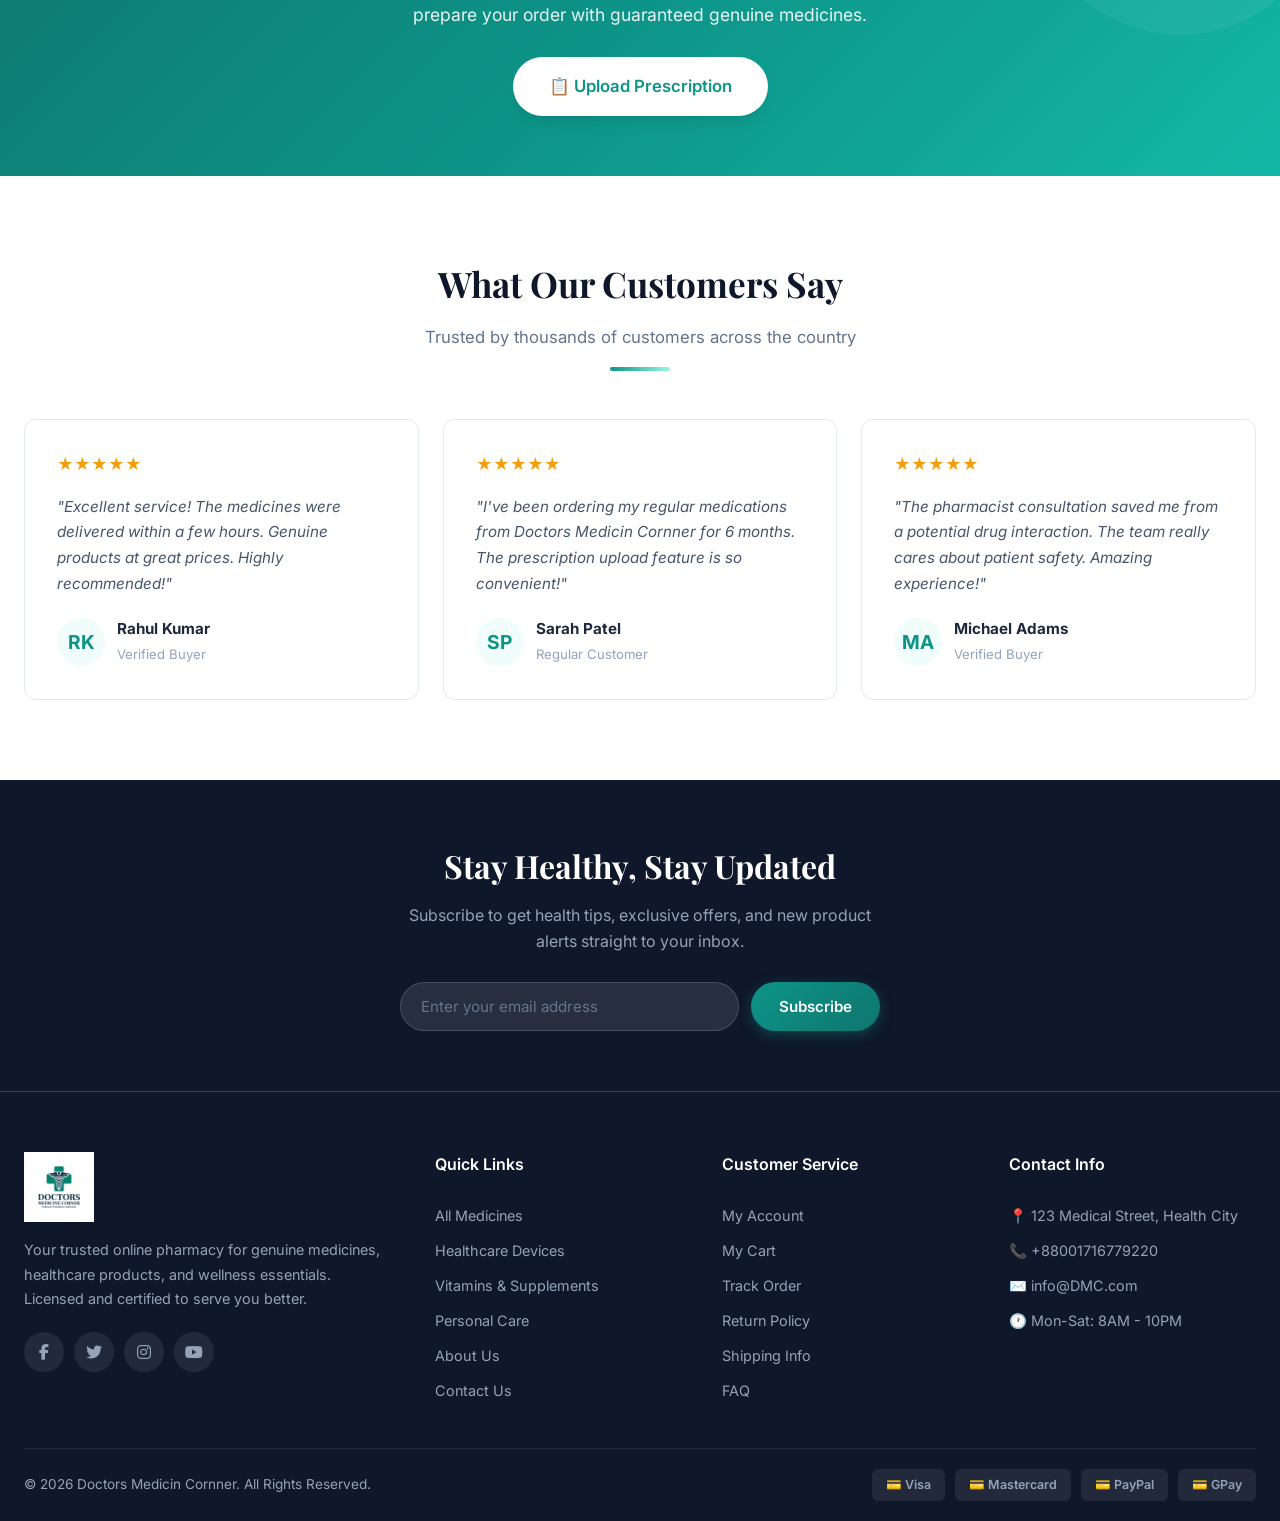
==== commit 2b360eb2: "Update logo: new visual logo, fix file format (jpg), add favicon to all pages" ====
--- a/index.html
+++ b/index.html
@@ -7,6 +7,7 @@
   <meta name="description" content="Doctors Medicin Cornner - Shop genuine medicines, healthcare products, and wellness essentials online. Fast delivery, certified products, and expert consultation.">
   <link rel="stylesheet" href="style.css">
   <link rel="stylesheet" href="https://cdnjs.cloudflare.com/ajax/libs/font-awesome/6.5.1/css/all.min.css">
+  <link rel="icon" href="logo.jpg" type="image/jpeg">
 </head>
 <body>
 
@@ -25,9 +26,7 @@
   <!-- Navbar -->
   <nav class="navbar">
     <div class="container">
-      <a href="index.html" class="logo">
-        <img src="logo.png" alt="Logo" class="logo-image">
-      </a>
+      <a href="index.html" class="logo"><img src="logo.jpg" alt="Logo" class="logo-image"></a>
       <div class="search-bar">
         <input type="text" placeholder="Search medicines, health products..." id="searchInput">
         <button><i class="fas fa-search"></i></button>
@@ -407,10 +406,7 @@
     <div class="container">
       <div class="footer-main">
         <div class="footer-brand">
-          <a href="index.html" class="logo">
-            <img src="logo.png" alt="Logo" class="logo-image">
-            Doctors Medicin Cornner
-          </a>
+          <a href="index.html" class="logo"><img src="logo.jpg" alt="Logo" class="logo-image"></a>
           <p>Your trusted online pharmacy for genuine medicines, healthcare products, and wellness essentials. Licensed and certified to serve you better.</p>
           <div class="footer-social">
             <a href="#"><i class="fab fa-facebook-f"></i></a>
--- a/style.css
+++ b/style.css
@@ -95,7 +95,7 @@
   white-space: nowrap;
 }
 .logo-image {
-  height: 48px;
+  height: 70px;
   width: auto;
   max-width: 100%;
   object-fit: contain;
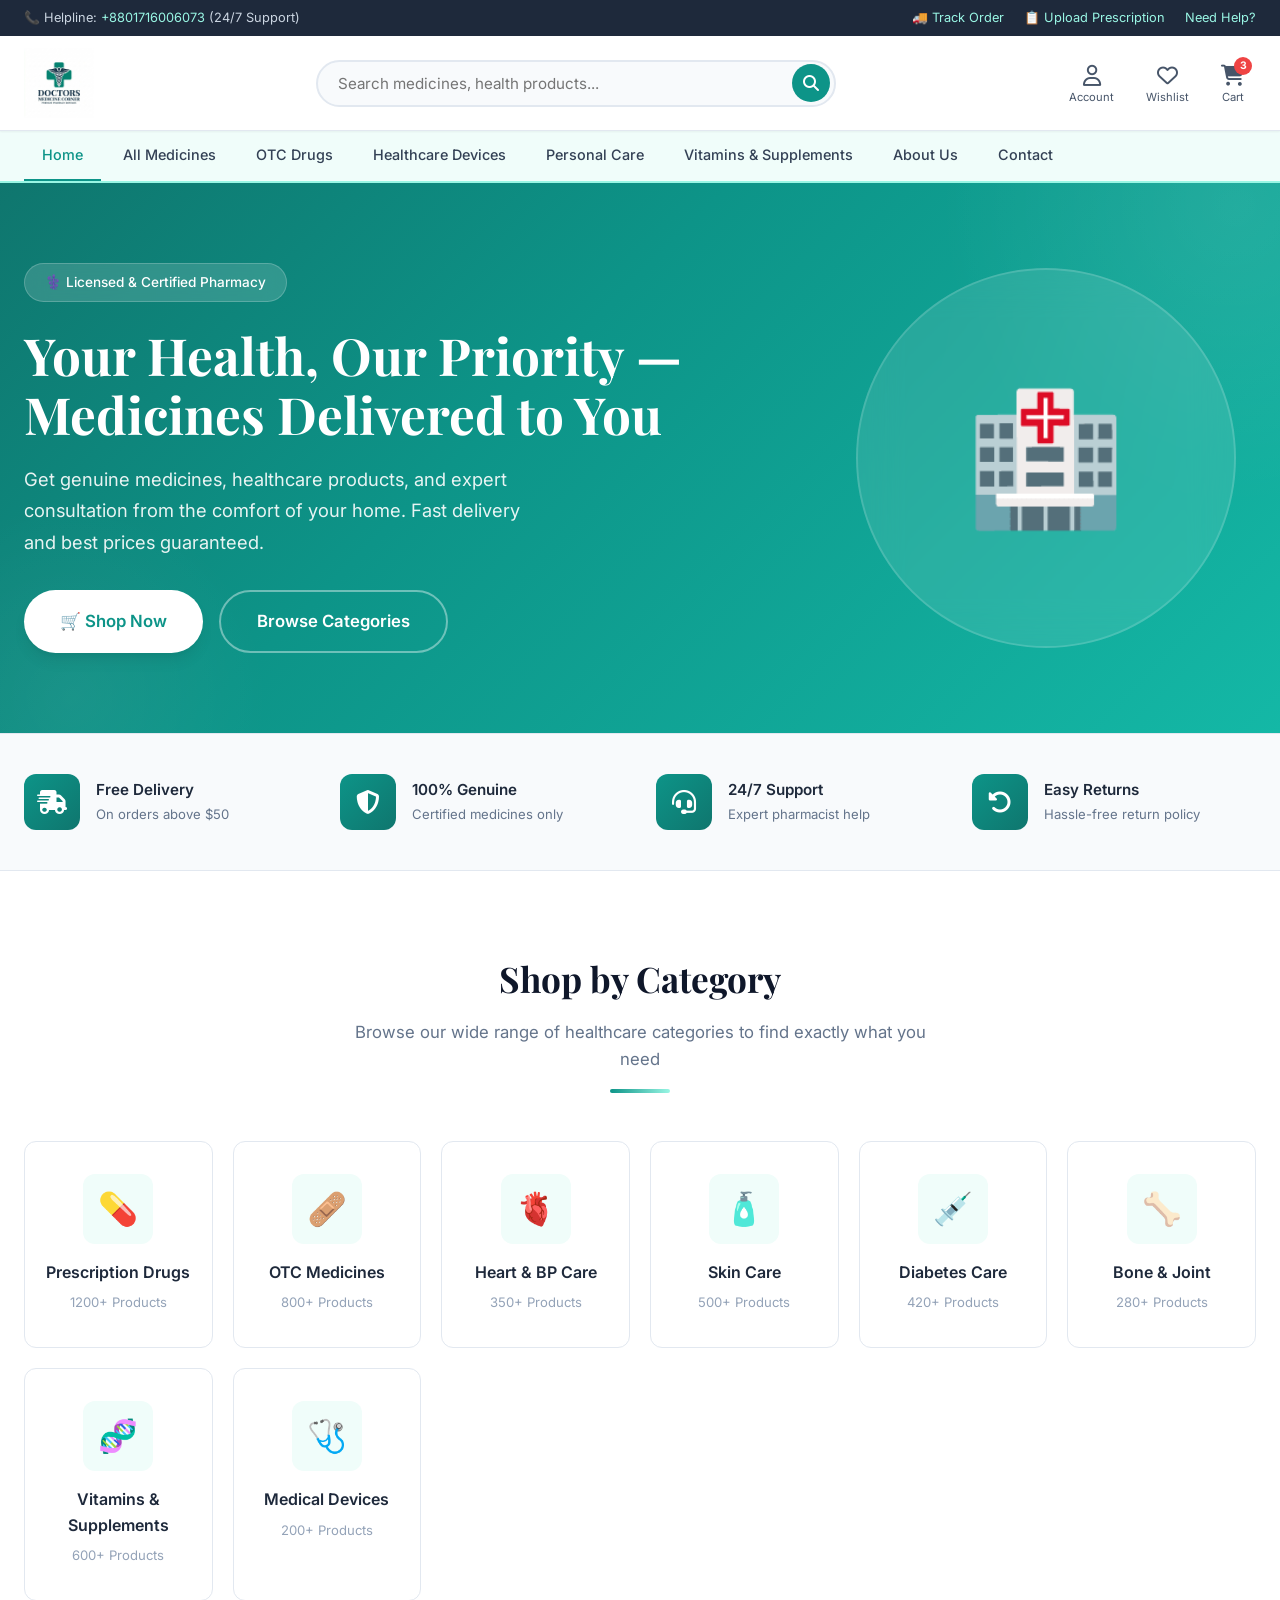
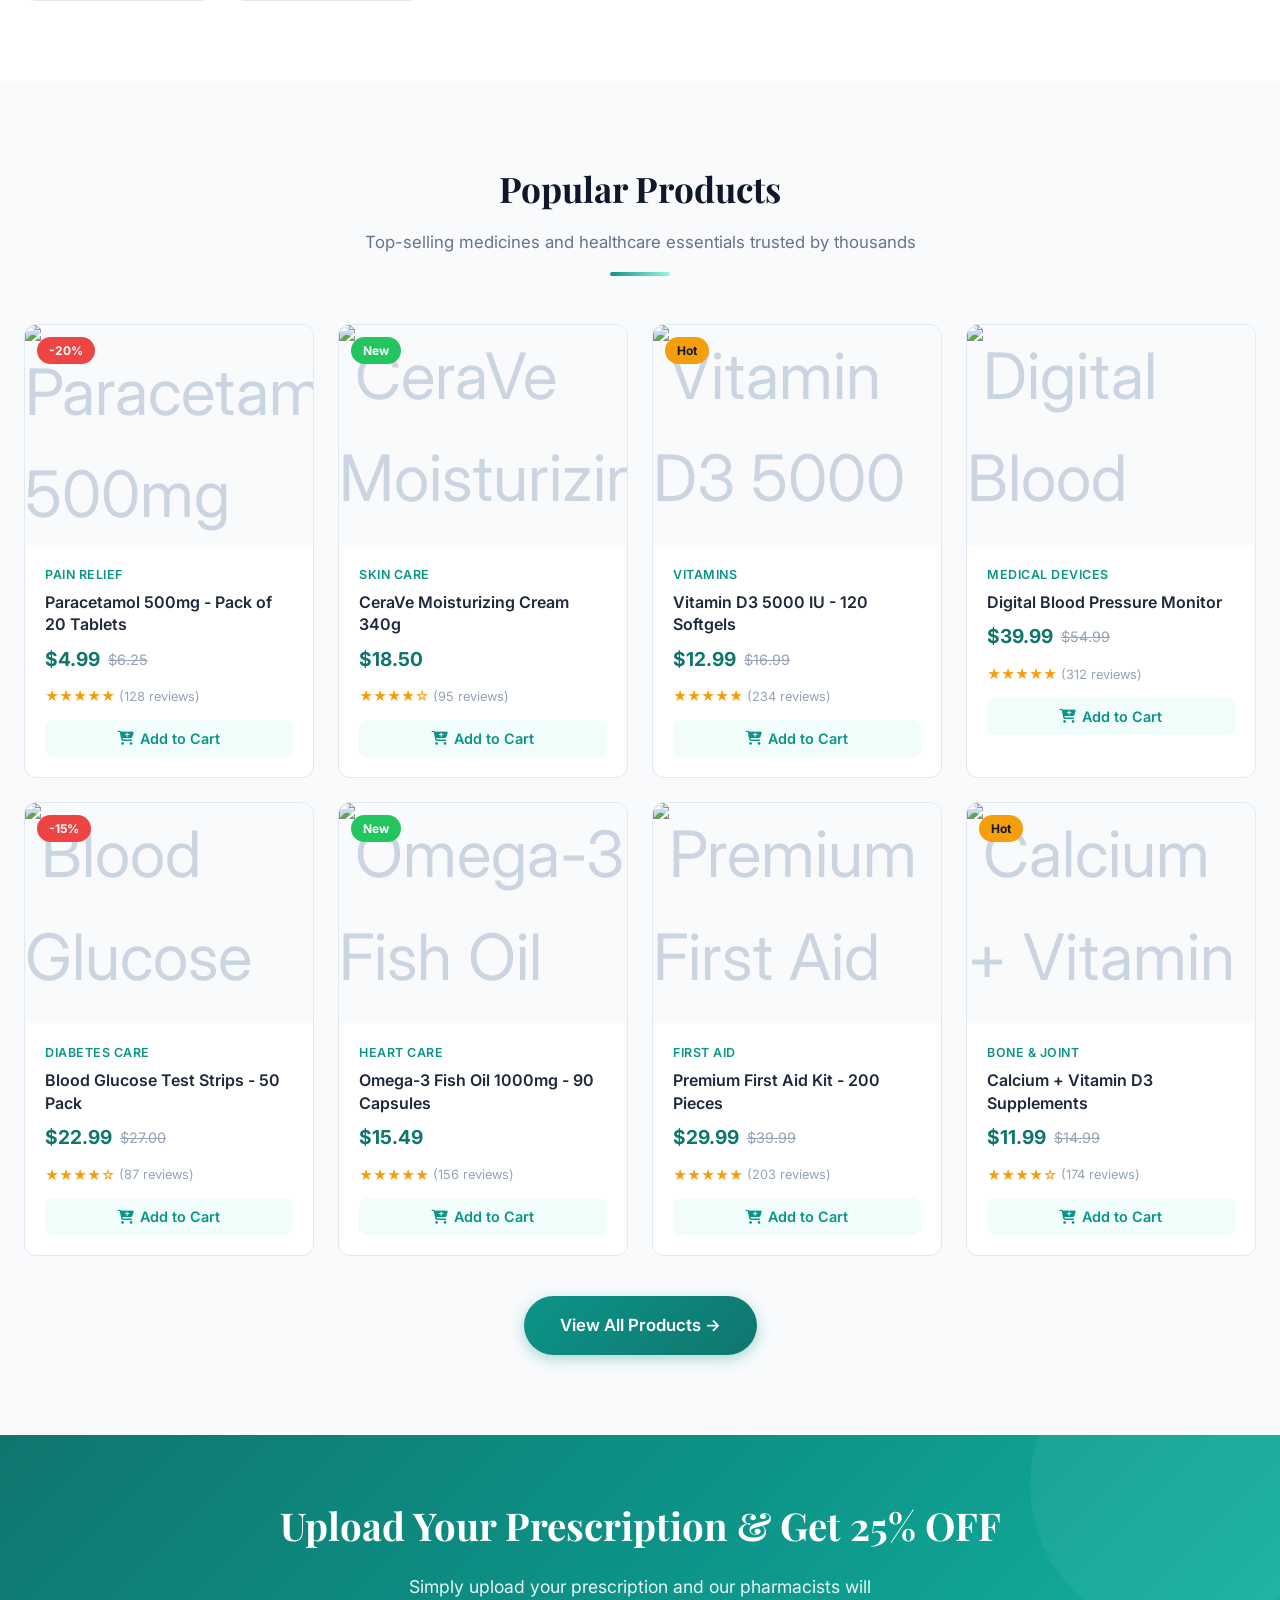
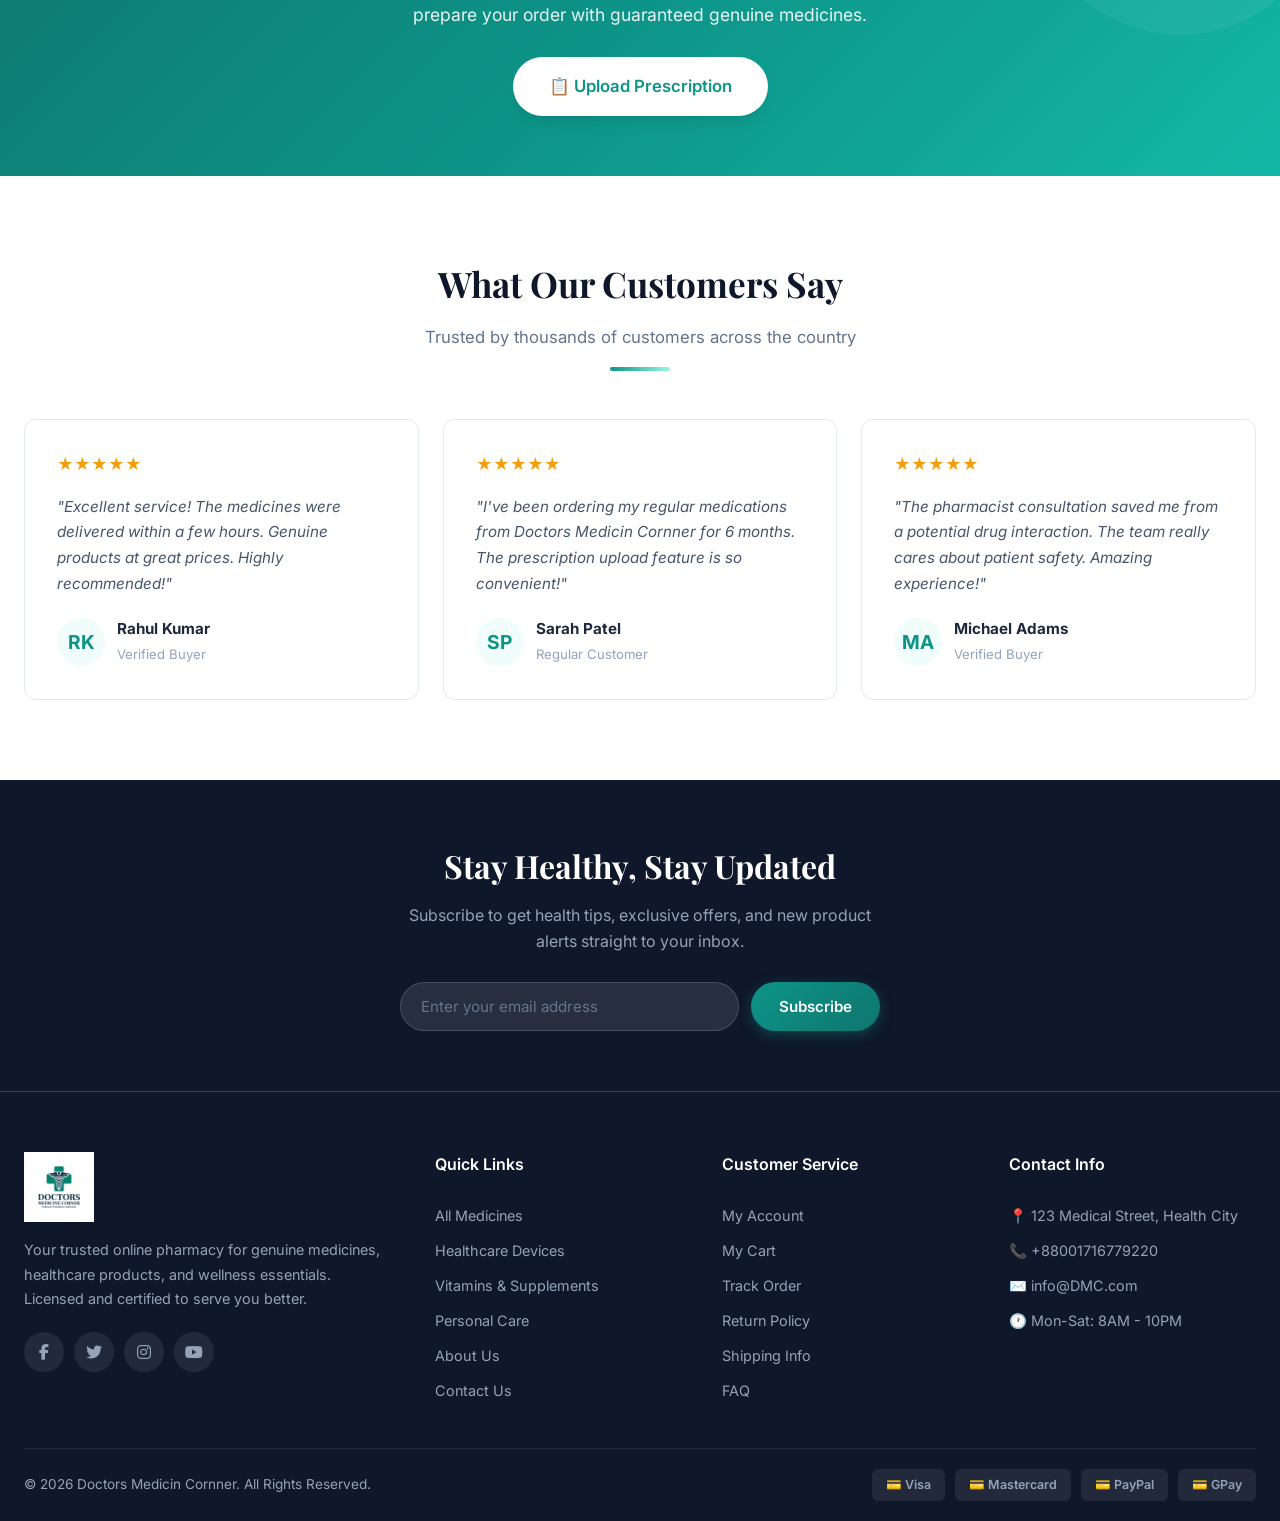
==== commit 92fd78cc: "Replace all emoji placeholders with medicine-name related product images" ====
--- a/index.html
+++ b/index.html
@@ -182,68 +182,43 @@
         <div class="line"></div>
       </div>
       <div class="products-grid">
-        <!-- Product 1 (Example with Picture) -->
+        <!-- Product 1 - Paracetamol -->
         <div class="product-card">
           <span class="product-badge">-20%</span>
-          
-          <!-- PICTURE UPLOAD INSTRUCTION -->
-          <!-- 1. Put your image in the same folder as this HTML file -->
-          <!-- 2. Change the src="" below to your image name (e.g., src="product-1.jpg") -->
           <div class="product-img">
-            <img src="https://placehold.co/400x300/e2e8f0/64748b?text=Your+Product+Image" alt="Paracetamol 500mg">
-          </div>
-
-          <div class="product-info">
-            <!-- TEXT & CATEGORY INSTRUCTION -->
-            <!-- 1. Change the category text below -->
+            <img src="https://placehold.co/400x300/e3f2fd/1565c0?text=Paracetamol%0A500mg+Tablets" alt="Paracetamol 500mg">
+          </div>
+          <div class="product-info">
             <div class="product-category">Pain Relief</div>
-            
-            <!-- 2. Change the Product Name/Title below -->
             <h3>Paracetamol 500mg - Pack of 20 Tablets</h3>
-            
-            <!-- PRICE INSTRUCTION -->
-            <!-- 1. Change the price numbers below -->
             <div class="product-price">
               <span class="price-current">$4.99</span>
               <span class="price-old">$6.25</span>
             </div>
-            
             <div class="product-rating">★★★★★ <span>(128 reviews)</span></div>
             <button class="add-to-cart-btn"><i class="fas fa-cart-plus"></i> Add to Cart</button>
           </div>
         </div>
-        <!-- Product 2 (Example with Video) -->
+        <!-- Product 2 - CeraVe -->
         <div class="product-card">
           <span class="product-badge new">New</span>
-          
-          <!-- VIDEO UPLOAD INSTRUCTION -->
-          <!-- 1. Put your video file (.mp4) in the same folder -->
-          <!-- 2. Change the src="" below to your video name (e.g., src="product-video.mp4") -->
-          <!-- Note: autoplay muted loop keeps the video playing silently like a GIF -->
           <div class="product-img">
-            <video src="https://www.w3schools.com/html/mov_bbb.mp4" autoplay muted loop playsinline></video>
-          </div>
-
+            <img src="https://placehold.co/400x300/e0f7fa/006064?text=CeraVe%0AMoisturizing+Cream" alt="CeraVe Moisturizing Cream 340g">
+          </div>
           <div class="product-info">
             <div class="product-category">Skin Care</div>
-            
-            <!-- TEXT INSTRUCTION: Just change the text inside h3 tags -->
             <h3>CeraVe Moisturizing Cream 340g</h3>
-            
-            <!-- PRICE INSTRUCTION -->
-            <div class="product-price">
-              <!-- Delete price-old if not on sale -->
+            <div class="product-price">
               <span class="price-current">$18.50</span>
             </div>
-            
             <div class="product-rating">★★★★☆ <span>(95 reviews)</span></div>
             <button class="add-to-cart-btn"><i class="fas fa-cart-plus"></i> Add to Cart</button>
           </div>
         </div>
-        <!-- Product 3 -->
+        <!-- Product 3 - Vitamin D3 -->
         <div class="product-card">
           <span class="product-badge hot">Hot</span>
-          <div class="product-img">🧬</div>
+          <div class="product-img"><img src="https://placehold.co/400x300/fff8e1/e65100?text=Vitamin+D3%0A5000+IU+Softgels" alt="Vitamin D3 5000 IU"></div>
           <div class="product-info">
             <div class="product-category">Vitamins</div>
             <h3>Vitamin D3 5000 IU - 120 Softgels</h3>
@@ -255,9 +230,9 @@
             <button class="add-to-cart-btn"><i class="fas fa-cart-plus"></i> Add to Cart</button>
           </div>
         </div>
-        <!-- Product 4 -->
-        <div class="product-card">
-          <div class="product-img">🩺</div>
+        <!-- Product 4 - BP Monitor -->
+        <div class="product-card">
+          <div class="product-img"><img src="https://placehold.co/400x300/eceff1/37474f?text=Digital+Blood%0APressure+Monitor" alt="Digital Blood Pressure Monitor"></div>
           <div class="product-info">
             <div class="product-category">Medical Devices</div>
             <h3>Digital Blood Pressure Monitor</h3>
@@ -269,10 +244,10 @@
             <button class="add-to-cart-btn"><i class="fas fa-cart-plus"></i> Add to Cart</button>
           </div>
         </div>
-        <!-- Product 5 -->
+        <!-- Product 5 - Glucose Test Strips -->
         <div class="product-card">
           <span class="product-badge">-15%</span>
-          <div class="product-img">💉</div>
+          <div class="product-img"><img src="https://placehold.co/400x300/fce4ec/880e4f?text=Blood+Glucose%0ATest+Strips+50pk" alt="Blood Glucose Test Strips"></div>
           <div class="product-info">
             <div class="product-category">Diabetes Care</div>
             <h3>Blood Glucose Test Strips - 50 Pack</h3>
@@ -284,10 +259,10 @@
             <button class="add-to-cart-btn"><i class="fas fa-cart-plus"></i> Add to Cart</button>
           </div>
         </div>
-        <!-- Product 6 -->
+        <!-- Product 6 - Omega-3 Fish Oil -->
         <div class="product-card">
           <span class="product-badge new">New</span>
-          <div class="product-img">🫀</div>
+          <div class="product-img"><img src="https://placehold.co/400x300/fff3e0/e65100?text=Omega-3%0AFish+Oil+1000mg" alt="Omega-3 Fish Oil 1000mg"></div>
           <div class="product-info">
             <div class="product-category">Heart Care</div>
             <h3>Omega-3 Fish Oil 1000mg - 90 Capsules</h3>
@@ -298,9 +273,9 @@
             <button class="add-to-cart-btn"><i class="fas fa-cart-plus"></i> Add to Cart</button>
           </div>
         </div>
-        <!-- Product 7 -->
-        <div class="product-card">
-          <div class="product-img">🩹</div>
+        <!-- Product 7 - First Aid Kit -->
+        <div class="product-card">
+          <div class="product-img"><img src="https://placehold.co/400x300/e8f5e9/1b5e20?text=Premium%0AFirst+Aid+Kit" alt="Premium First Aid Kit"></div>
           <div class="product-info">
             <div class="product-category">First Aid</div>
             <h3>Premium First Aid Kit - 200 Pieces</h3>
@@ -312,10 +287,10 @@
             <button class="add-to-cart-btn"><i class="fas fa-cart-plus"></i> Add to Cart</button>
           </div>
         </div>
-        <!-- Product 8 -->
+        <!-- Product 8 - Calcium + Vitamin D3 -->
         <div class="product-card">
           <span class="product-badge hot">Hot</span>
-          <div class="product-img">🦴</div>
+          <div class="product-img"><img src="https://placehold.co/400x300/fff9c4/f57f17?text=Calcium+%2B%0AVitamin+D3" alt="Calcium + Vitamin D3 Supplements"></div>
           <div class="product-info">
             <div class="product-category">Bone & Joint</div>
             <h3>Calcium + Vitamin D3 Supplements</h3>
